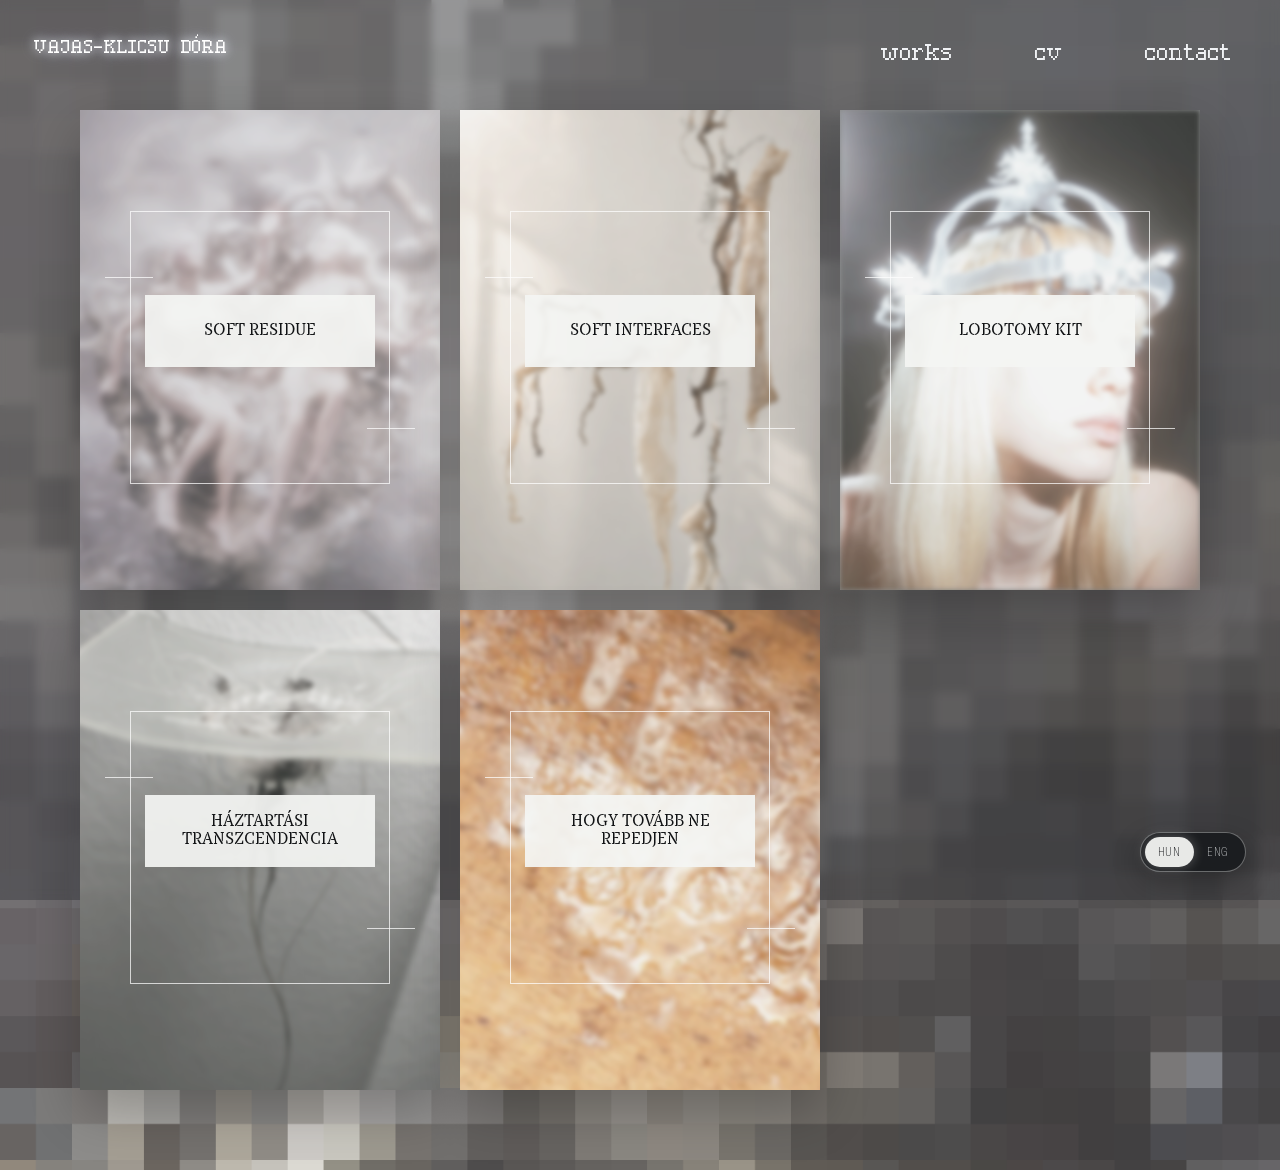
==== elso-oldal.html @ e9128c39 "Revert site background to pre-change softer archive atmosphere. Restore blurred pixel texture, gradi" ====
﻿<!DOCTYPE html>
<html lang="hu">
  <head>
    <meta charset="UTF-8" />
    <meta name="viewport" content="width=device-width, initial-scale=1.0" />
    <meta http-equiv="Cache-Control" content="no-cache, no-store, must-revalidate" />
    <meta http-equiv="Pragma" content="no-cache" />
    <meta http-equiv="Expires" content="0" />
    <title>VAJAS-KLICSU</title>
    <link rel="preconnect" href="https://fonts.googleapis.com" />
    <link rel="preconnect" href="https://fonts.gstatic.com" crossorigin />
    <link
      href="https://fonts.googleapis.com/css2?family=Cormorant+Garamond:wght@500;600;700&display=swap"
      rel="stylesheet"
    />
    <link rel="stylesheet" href="styles.css?v=bg-revert-1" />
  </head>
  <body class="site-lang-hu">
    <main class="overlay-content">
      <nav class="top-nav" aria-label="Fő menü">
        <a href="#works">works</a>
        <a href="#cv">cv</a>
        <a href="#contact">contact</a>
      </nav>

      <div class="lang-switch" role="group" aria-label="Nyelv">
        <button
          type="button"
          class="lang-switch__btn is-active"
          data-lang="hu"
          aria-pressed="true"
        >
          HUN
        </button>
        <button
          type="button"
          class="lang-switch__btn"
          data-lang="en"
          aria-pressed="false"
        >
          ENG
        </button>
      </div>

      <h1 class="name">
        <a href="#about">VAJAS-KLICSU DÓRA</a>
      </h1>

      <section class="about-section tab-section" id="about">
        <div class="about-projects" aria-label="Munkák">
          <a class="about-project-card" href="#soft-residue">
            <img
              class="about-project-image-soft"
              src="assets/optimized/display/assets-soft-resdiue-2-mud-castle-png-acd84774.jpg"
              alt=""
              loading="lazy"
              decoding="async"
            />
            <span class="work-frame" aria-hidden="true"></span>
            <span class="work-label">Soft Residue</span>
          </a>

          <a class="about-project-card" href="#experimental-works">
            <img
              src="assets/optimized/display/assets-scoby-experiment-ai-scoby-01-png-809a57a5.jpg"
              alt=""
              loading="lazy"
              decoding="async"
            />
            <span class="work-frame" aria-hidden="true"></span>
            <span class="work-label">Soft Interfaces</span>
          </a>

          <a class="about-project-card" href="#lobotomy-kit">
            <img
              class="about-project-image-lobotomy"
              src="assets/optimized/display/assets-lobotomy-kit-forgo-artsy-01-png-8128c3be.jpg"
              alt=""
              loading="lazy"
              decoding="async"
            />
            <span class="work-frame" aria-hidden="true"></span>
            <span class="work-label">Lobotomy Kit</span>
          </a>

          <a class="about-project-card" href="#hair-fur-project">
            <img
              src="assets/haztartasi-transzcendencia/display/11-szerk-drain.jpg"
              alt=""
              loading="lazy"
              decoding="async"
            />
            <span class="work-frame" aria-hidden="true"></span>
            <span class="work-label" lang="hu">Háztartási transzcendencia</span>
            <span class="work-label" lang="en">Domestic Transcendence</span>
          </a>

          <a class="about-project-card" href="#scoby-shell">
            <img
              src="assets/hogytovabb-ne-repedjen/display/vajas-htnr-00.jpg?v=htnr00b"
              alt=""
              loading="lazy"
              decoding="async"
            />
            <span class="work-frame" aria-hidden="true"></span>
            <span class="work-label" lang="hu">Hogy tovább ne repedjen</span>
            <span class="work-label" lang="en">Keep It From Splitting Further</span>
          </a>
        </div>
      </section>

      <section class="works-section tab-section" id="works">
        <div class="about-projects" aria-label="Munkák">
          <a class="about-project-card" href="#soft-residue">
            <img
              class="about-project-image-soft"
              src="assets/optimized/display/assets-soft-resdiue-2-mud-castle-png-acd84774.jpg"
              alt=""
              loading="lazy"
              decoding="async"
            />
            <span class="work-frame" aria-hidden="true"></span>
            <span class="work-label">Soft Residue</span>
          </a>

          <a class="about-project-card" href="#experimental-works">
            <img
              src="assets/optimized/display/assets-scoby-experiment-ai-scoby-01-png-809a57a5.jpg"
              alt=""
              loading="lazy"
              decoding="async"
            />
            <span class="work-frame" aria-hidden="true"></span>
            <span class="work-label">Soft Interfaces</span>
          </a>

          <a class="about-project-card" href="#lobotomy-kit">
            <img
              class="about-project-image-lobotomy"
              src="assets/optimized/display/assets-lobotomy-kit-forgo-artsy-01-png-8128c3be.jpg"
              alt=""
              loading="lazy"
              decoding="async"
            />
            <span class="work-frame" aria-hidden="true"></span>
            <span class="work-label">Lobotomy Kit</span>
          </a>

          <a class="about-project-card" href="#hair-fur-project">
            <img
              src="assets/haztartasi-transzcendencia/display/11-szerk-drain.jpg"
              alt=""
              loading="lazy"
              decoding="async"
            />
            <span class="work-frame" aria-hidden="true"></span>
            <span class="work-label" lang="hu">Háztartási transzcendencia</span>
            <span class="work-label" lang="en">Domestic Transcendence</span>
          </a>

          <a class="about-project-card" href="#scoby-shell">
            <img
              src="assets/hogytovabb-ne-repedjen/display/vajas-htnr-00.jpg?v=htnr00b"
              alt=""
              loading="lazy"
              decoding="async"
            />
            <span class="work-frame" aria-hidden="true"></span>
            <span class="work-label" lang="hu">Hogy tovább ne repedjen</span>
            <span class="work-label" lang="en">Keep It From Splitting Further</span>
          </a>
        </div>
      </section>

      <section class="experimental-section tab-section" id="experimental-works">
        <div class="experimental-work-list">
          <article class="experimental-project">
            <h2 class="experimental-title">Soft Interfaces</h2>

            <div
              class="experimental-copy"
              aria-label="Soft Interfaces projekt szöveg"
            >
              <p lang="hu">
                A projekt során a soft interface lehetőségeit egy élő anyagon,
                a kombucha SCOBY-n keresztül vizsgáltam. A SCOBY (Symbiotic
                Culture of Bacteria and Yeast) egy cellulózalapú biofilm,
                amely a fermentáció során jön létre. Bár szilárd, gumiszerű
                korongként jelenik meg, tömegének körülbelül 96%-át víz
                alkotja. A baktériumok által létrehozott cellulózhálózat nagy
                mennyiségű folyadékot képes megkötni, ezért az anyag inkább
                egy vízzel telített gélként viselkedik, mint hagyományos
                szilárd testként.
              </p>
              <p lang="en">
                In this project, I investigate the possibilities of soft
                interfaces through a living material: the kombucha SCOBY. The
                SCOBY (Symbiotic Culture of Bacteria and Yeast) is a
                cellulose-based biofilm formed during the fermentation
                process. Although it appears as a solid, rubber-like disc,
                approximately 96% of its mass consists of water. The cellulose
                network produced by the bacteria is capable of retaining large
                amounts of liquid, making the material behave more like a
                water-saturated gel than a conventional solid.
              </p>
              <p lang="hu">
                Ez az anyagi sajátosság alkalmassá teszi a SCOBY-t arra, hogy
                az élő test, a biológiai anyag és a technológiai interfészek
                határterületeit vizsgáljam. A SCOBY egyszerre idézi fel bőr,
                hús és organikus szövet asszociációit, ezért a munka a
                biohorror esztétikájához is kapcsolódik: olyan formák és
                anyagok jelennek meg benne, amelyek egyszerre ismerősek és
                idegenszerűek.
              </p>
              <p lang="en">
                These material properties make the SCOBY suitable for
                exploring the boundaries between the living body, biological
                matter, and technological interfaces. The SCOBY evokes
                associations with skin, flesh, and organic tissue, linking the
                work to the aesthetics of biohorror: forms and materials that
                appear both familiar and alien at the same time.
              </p>
              <p lang="hu">
                Ebben az értelemben a SCOBY egyfajta poszthumán
                testmetaforaként jelenik meg: egy élő, növekvő struktúraként,
                amely reagál a környezetére, ugyanakkor nem illeszthető
                egyértelműen sem az emberi, sem az állati test kategóriájába.
              </p>
              <p lang="en">
                In this sense, the SCOBY functions as a posthuman body
                metaphor - a living, growing structure that responds to its
                environment, yet cannot be clearly categorized as either human
                or animal.
              </p>
              <p lang="hu">
                A projekt során három különböző kísérleti variációt hoztam
                létre.
              </p>
              <p lang="en">
                The project consists of three experimental variations.
              </p>
            </div>

            <div
              class="experimental-variations"
              aria-label="Soft Interfaces variációk"
            >
              <section class="experimental-variation">
                <div
                  class="experimental-variation-media"
                  aria-label="1. variáció képe"
                >
                  <img
                    class="experimental-variation-image lightbox-media"
                    src="assets/optimized/display/assets-scoby-experiment-ai-scoby-04-png-ce222c83.jpg"
                    alt="Soft Interfaces 1. variáció"
                    loading="lazy"
                    data-lightbox-index="0"
                    data-lightbox-group="scoby-experiment"
                    data-media-type="image"
                    data-media-src="assets/optimized/full/assets-scoby-experiment-ai-scoby-04-png-ce222c83.jpg"
                    data-media-alt="Soft Interfaces 1. variáció"
                    role="button"
                    tabindex="0"
                    decoding="async"
                  />
                </div>
                <div class="experimental-variation-text">
                  <h3 lang="hu">1. variáció</h3>
                  <h3 lang="en">Variation 1</h3>
                  <p lang="hu">
                      Az első kísérletben a telepből kivett friss SCOBY-darabot
                      közvetlenül egy vezető szálhoz kapcsoltam, majd két
                      húskampóval átszúrva függesztettem fel.
                    </p>
                    <p lang="en">
                      In the first experiment, a freshly removed piece of SCOBY was
                      directly connected to a conductive thread and suspended using
                      two meat hooks.
                    </p>
                    <p lang="hu">
                      A SCOBY textúrája erősen emlékeztet húsra vagy élő szövetre,
                      ezért a munkafolyamat során egyfajta „pre-testi” anyagként
                      kezdtem kezelni: olyan felületként, amelyből vágni lehet. A
                      vágás gesztusa ambivalens helyzetet hoz létre. A beavatkozás
                      brutálisnak hat, miközben az élő telep számára nem jelent
                      fájdalmat, a hozzá kapcsolt hangok azonban mégis egyfajta
                      szenvedés érzetét idézik elő.
                    </p>
                    <p lang="en">
                      The texture of the SCOBY strongly resembles flesh or living
                      tissue, which led me to approach it as a kind of
                      "pre-bodily" material - a surface that can be cut into. The
                      act of cutting creates an ambivalent situation. The
                      intervention appears violent, while for the living colony it
                      does not cause pain; however, the sounds generated through
                      interaction suggest a sense of suffering.
                    </p>
                </div>
              </section>

              <section class="experimental-variation">
                <div
                  class="experimental-variation-media"
                  aria-label="2. variáció képe"
                >
                  <img
                    class="experimental-variation-image lightbox-media"
                    src="assets/optimized/display/assets-scoby-experiment-ai-scoby-03-png-836bf7e2.jpg"
                    alt="Soft Interfaces 2. variáció"
                    loading="lazy"
                    data-lightbox-index="1"
                    data-lightbox-group="scoby-experiment"
                    data-media-type="image"
                    data-media-src="assets/optimized/full/assets-scoby-experiment-ai-scoby-03-png-836bf7e2.jpg"
                    data-media-alt="Soft Interfaces 2. variáció"
                    role="button"
                    tabindex="0"
                    decoding="async"
                  />
                </div>
                <div class="experimental-variation-text">
                  <h3 lang="hu">2. variáció</h3>
                  <h3 lang="en">Variation 2</h3>
                  <p lang="hu">
                      A második kísérletben a SCOBY-t kiszárítottam, majd felvágva
                      vezető fonallal összevarrtam. A kiszáradt anyag bőrszerű
                      textúrát vesz fel, amely még erősebben kapcsolja a munkát a
                      test és a bőr motívumához.
                    </p>
                    <p lang="en">
                      In the second experiment, the SCOBY was dried, cut, and
                      stitched together using conductive thread. Once dried, the
                      material takes on a skin-like texture, further reinforcing its
                      connection to the body and the motif of skin.
                    </p>
                    <p lang="hu">
                      A SCOBY különleges tulajdonsága, hogy kiszáradás után vízzel
                      újraaktiválható. Permetezés hatására ismét rugalmasabbá
                      válik, így könnyebben varrható és formálható. A kísérletezés
                      során a nedves és száraz állapot közötti átmeneti állapot vált
                      kulcsfontosságúvá.
                    </p>
                    <p lang="en">
                      A unique property of the SCOBY is that it can be reactivated
                      with water after drying. When sprayed, it regains flexibility,
                      making it easier to sew and manipulate. The transitional state
                      between dry and wet became a key moment in the experimentation
                      process.
                    </p>
                    <p lang="hu">
                      A varrás gesztusa testrekonstrukcióra, sebészeti beavatkozásra
                      vagy egyfajta szörny-szerű újrakomponálásra emlékeztet.
                    </p>
                    <p lang="en">
                      The act of stitching evokes associations with bodily
                      reconstruction, surgical intervention, or the assembly of a
                      monstrous form.
                    </p>
                </div>
              </section>

              <section class="experimental-variation">
                <div
                  class="experimental-variation-media"
                  aria-label="3. variáció képe"
                >
                  <img
                    class="experimental-variation-image lightbox-media"
                    src="assets/optimized/display/assets-scoby-experiment-ai-scoby-01-png-809a57a5.jpg"
                    alt="Soft Interfaces 3. variáció, első kép"
                    loading="lazy"
                    data-lightbox-index="2"
                    data-lightbox-group="scoby-experiment"
                    data-media-type="image"
                    data-media-src="assets/optimized/full/assets-scoby-experiment-ai-scoby-01-png-809a57a5.jpg"
                    data-media-alt="Soft Interfaces 3. variáció, első kép"
                    role="button"
                    tabindex="0"
                    decoding="async"
                  />
                </div>
                <div class="experimental-variation-text">
                  <h3 lang="hu">3. variáció</h3>
                  <h3 lang="en">Variation 3</h3>
                  <p lang="hu">
                      A harmadik kísérletben a SCOBY-telepből leváló, cafatszerű
                      darabokat használtam fel, amelyeket eredetileg hulladéknak
                      tekintettem. Ezekből egy szoborszerű, szélcsengőre emlékeztető
                      struktúrát állítottam össze.
                    </p>
                    <p lang="en">
                      In the third experiment, I used the fragmented, residual pieces
                      that naturally detach from the SCOBY colony - materials
                      initially considered waste. These were assembled into a
                      sculptural structure resembling a wind chime.
                    </p>
                    <p lang="hu">
                      A fémhuzalból készült vázra rögzített SCOBY-darabok érintés
                      hatására hangot adnak ki. A hang jelenléte tovább erősíti a
                      munka kísérteties és nyugtalanító minőségét.
                    </p>
                    <p lang="en">
                      The SCOBY fragments, attached to a metal wire framework,
                      generate sound when touched. The presence of sound further
                      amplifies the uncanny and unsettling quality of the work.
                    </p>
                    <p lang="hu">
                      Friss állapotukban ezek a darabok bőrre emlékeztetnek,
                      kiszáradva pedig egy személyes emléket idéznek fel: a
                      gyerekkorból megőrzött, kiszáradt köldökzsinórt. Ez az
                      asszociáció az eredet, a születés és a testiség témáihoz
                      kapcsolja a munkát.
                    </p>
                    <p lang="en">
                      In their fresh state, these fragments resemble skin, while in
                      their dried form they evoke a personal memory: the dried
                      umbilical cord preserved from childhood. This association
                      connects the work to themes of origin, birth, and corporeality.
                    </p>
                </div>
              </section>
            </div>
          </article>
        </div>
      </section>

      <section class="three-d-section tab-section" id="three-d-works">
        <div class="three-d-work-list project-index">
          <article class="three-d-project">
            <a class="category-work-link" href="#soft-residue">
              <span class="category-work-thumb">
                <img
                  src="assets/optimized/display/assets-soft-resdiue-2-mud-castle-png-acd84774.jpg"
                  alt=""
                  loading="lazy"
                  decoding="async"
                  />
              </span>
              <h2 class="three-d-title category-work-title">Soft Residue</h2>
            </a>
          </article>
        </div>
      </section>

      <section class="three-d-section tab-section" id="soft-residue">
        <div class="three-d-work-list">
          <article class="three-d-project">
            <div class="soft-residue-hero">
              <h2 class="three-d-title soft-residue-title">Soft Residue</h2>

              <img
                class="three-d-hero lightbox-media"
                src="assets/optimized/display/assets-soft-resdiue-soft-residue-triptichon-masolat-jpg-3d15a399.jpg"
                alt="Soft Residue Triptichon"
                data-lightbox-index="0"
                data-lightbox-group="soft-residue"
                data-media-type="image"
                data-media-src="assets/optimized/full/assets-soft-resdiue-soft-residue-triptichon-masolat-jpg-3d15a399.jpg"
                data-media-alt="Soft Residue Triptichon"
                role="button"
                tabindex="0"
                loading="lazy"
                decoding="async"
              />

              <p class="soft-residue-meta" lang="hu">Lentikuláris nyomat, 2025</p>
              <p class="soft-residue-meta" lang="en">Lenticular print, 2025</p>
            </div>

            <div class="soft-residue-copy" aria-label="Soft Residue project text">
              <div lang="hu">
                <p>
                  A projekt egy triptichonként épül fel, három egymással
                  összefüggő munkából: Vanished, Mud Castles és Doe Deer.
                </p>
                <p>
                  A sorozat egy 3D kompozícióból indul ki, amely a vizuális
                  kiindulópontként szolgál. Egy átalakulási folyamat során a kép
                  különböző észlelési állapotokon keresztül formálódik, végül
                  lentikuláris nyomatként ölti fel végső formáját.
                </p>
                <p>
                  A lentikuláris technológia alkalmazásával a mű egy olyan
                  változó vizuális állapotot hoz létre, amely a néző mozgásától
                  függ. A kép megjelenik, feloldódik és újrarendeződik a
                  perspektíva változásával, a jelenlét és eltűnés közötti
                  feszültséget hangsúlyozva.
                </p>
                <p>
                  A három munka ennek a rendszernek különböző variációiként
                  működik, mindegyik az átalakulás egy-egy fázisát vizsgálja.
                </p>
              </div>

              <div lang="en">
                <p>
                  The project is structured as a triptych, consisting of three
                  interconnected works: Vanished, Mud Castles, and Doe Deer.
                </p>
                <p>
                  The series originates from a 3D composition, which serves as
                  the initial visual source. Through a process of transformation,
                  the image is translated into different perceptual states,
                  ultimately reaching its final form as a lenticular print.
                </p>
                <p>
                  By using lenticular technology, the work introduces a shifting
                  visual condition where the image is unstable and dependent on
                  the viewer's movement. It appears, dissolves, and reconfigures
                  across perspectives, emphasizing the tension between presence
                  and disappearance.
                </p>
                <p>
                  The three pieces function as variations within this system,
                  each exploring a different stage of transformation.
                </p>
              </div>
            </div>

            <div class="soft-residue-grid" aria-label="Soft Residue images">
              <figure>
                <figcaption>Vanished</figcaption>
                <img
                  class="lightbox-media"
                  src="assets/Soft Resdiue/1-Vanished.png"
                  alt="Vanished"
                  loading="lazy"
                  data-lightbox-index="1"
                  data-lightbox-group="soft-residue"
                  data-media-type="image"
                  data-media-src="assets/Soft Resdiue/1-Vanished.png"
                  data-media-alt="Vanished"
                  role="button"
                  tabindex="0"
                    decoding="async"
                  />
              </figure>
              <figure>
                <figcaption>Mud Castle</figcaption>
                <img
                  class="lightbox-media"
                  src="assets/optimized/display/assets-soft-resdiue-2-mud-castle-png-acd84774.jpg"
                  alt="Mud Castle"
                  loading="lazy"
                  data-lightbox-index="2"
                  data-lightbox-group="soft-residue"
                  data-media-type="image"
                  data-media-src="assets/optimized/full/assets-soft-resdiue-2-mud-castle-png-acd84774.jpg"
                  data-media-alt="Mud Castle"
                  role="button"
                  tabindex="0"
                    decoding="async"
                  />
              </figure>
              <figure>
                <figcaption>Doe Deer</figcaption>
                <img
                  class="lightbox-media"
                  src="assets/optimized/display/assets-soft-resdiue-3-doe-deer-png-2684d643.jpg"
                  alt="Doe Deer"
                  loading="lazy"
                  data-lightbox-index="3"
                  data-lightbox-group="soft-residue"
                  data-media-type="image"
                  data-media-src="assets/optimized/full/assets-soft-resdiue-3-doe-deer-png-2684d643.jpg"
                  data-media-alt="Doe Deer"
                  role="button"
                  tabindex="0"
                    decoding="async"
                  />
              </figure>
              <figure>
                <img
                  class="lightbox-media"
                  src="assets/optimized/display/assets-soft-resdiue-1a-vanished-png-75a5a4c6.jpg"
                  alt="Vanished A"
                  loading="lazy"
                  data-lightbox-index="4"
                  data-lightbox-group="soft-residue"
                  data-media-type="image"
                  data-media-src="assets/optimized/full/assets-soft-resdiue-1a-vanished-png-75a5a4c6.jpg"
                  data-media-alt="Vanished A"
                  role="button"
                  tabindex="0"
                    decoding="async"
                  />
              </figure>
              <figure>
                <img
                  class="lightbox-media"
                  src="assets/optimized/display/assets-soft-resdiue-2a-mud-castle-png-3430fecb.png"
                  alt="Mud Castle A"
                  loading="lazy"
                  data-lightbox-index="5"
                  data-lightbox-group="soft-residue"
                  data-media-type="image"
                  data-media-src="assets/optimized/full/assets-soft-resdiue-2a-mud-castle-png-3430fecb.png"
                  data-media-alt="Mud Castle A"
                  role="button"
                  tabindex="0"
                    decoding="async"
                  />
              </figure>
              <figure>
                <img
                  class="lightbox-media"
                  src="assets/optimized/display/assets-soft-resdiue-3a-doe-deer-png-ebc8bf18.jpg"
                  alt="Doe Deer A"
                  loading="lazy"
                  data-lightbox-index="6"
                  data-lightbox-group="soft-residue"
                  data-media-type="image"
                  data-media-src="assets/optimized/full/assets-soft-resdiue-3a-doe-deer-png-ebc8bf18.jpg"
                  data-media-alt="Doe Deer A"
                  role="button"
                  tabindex="0"
                    decoding="async"
                  />
              </figure>
              <figure>
                <img
                  class="lightbox-media"
                  src="assets/optimized/display/assets-soft-resdiue-1b-vanished-png-6f070231.jpg"
                  alt="Vanished B"
                  loading="lazy"
                  data-lightbox-index="7"
                  data-lightbox-group="soft-residue"
                  data-media-type="image"
                  data-media-src="assets/optimized/full/assets-soft-resdiue-1b-vanished-png-6f070231.jpg"
                  data-media-alt="Vanished B"
                  role="button"
                  tabindex="0"
                    decoding="async"
                  />
              </figure>
              <figure>
                <img
                  class="lightbox-media"
                  src="assets/optimized/display/assets-soft-resdiue-2b-mud-castle-png-982ce973.jpg"
                  alt="Mud Castle B"
                  loading="lazy"
                  data-lightbox-index="8"
                  data-lightbox-group="soft-residue"
                  data-media-type="image"
                  data-media-src="assets/optimized/full/assets-soft-resdiue-2b-mud-castle-png-982ce973.jpg"
                  data-media-alt="Mud Castle B"
                  role="button"
                  tabindex="0"
                    decoding="async"
                  />
              </figure>
              <figure>
                <img
                  class="lightbox-media"
                  src="assets/optimized/display/assets-soft-resdiue-3b-doe-deer-png-8578a2fc.jpg"
                  alt="Doe Deer B"
                  loading="lazy"
                  data-lightbox-index="9"
                  data-lightbox-group="soft-residue"
                  data-media-type="image"
                  data-media-src="assets/optimized/full/assets-soft-resdiue-3b-doe-deer-png-8578a2fc.jpg"
                  data-media-alt="Doe Deer B"
                  role="button"
                  tabindex="0"
                    decoding="async"
                  />
              </figure>
            </div>
          </article>
        </div>
      </section>

      <section class="objects-section tab-section" id="objects">
        <div class="object-work-list project-index">
          <article class="object-work object-project">
            <a class="category-work-link" href="#lobotomy-kit">
              <span class="category-work-thumb">
                <img
                  src="assets/optimized/display/assets-lobotomy-kit-forgo-artsy-01-png-8128c3be.jpg"
                  alt=""
                  loading="lazy"
                  decoding="async"
                  />
              </span>
              <h2 class="object-title category-work-title">Lobotomy Kit</h2>
            </a>
          </article>

          <article class="object-work object-project">
            <a class="category-work-link" href="#hair-fur-project">
              <span class="category-work-thumb">
                <img
                  src="assets/haztartasi-transzcendencia/display/fejlec-000.jpg"
                  alt=""
                  loading="lazy"
                  decoding="async"
                />
              </span>
              <h2 class="object-title category-work-title" lang="hu">Háztartási transzcendencia</h2>
              <h2 class="object-title category-work-title" lang="en">Domestic Transcendence</h2>
            </a>
          </article>

          <article class="object-work object-project">
            <a class="category-work-link" href="#scoby-shell">
              <span class="category-work-thumb">
                <img
                  src="assets/hogytovabb-ne-repedjen/display/vajas-htnr-00.jpg?v=htnr00b"
                  alt=""
                  loading="lazy"
                  decoding="async"
                />
              </span>
              <h2 class="object-title category-work-title" lang="hu">Hogy tovább ne repedjen</h2>
              <h2 class="object-title category-work-title" lang="en">Keep It From Splitting Further</h2>
            </a>
          </article>
        </div>
      </section>

      <section class="objects-section tab-section" id="lobotomy-kit">
        <div class="object-work-list">
          <article class="object-work object-project">
            <h2 class="object-title">Lobotomy Kit</h2>

            <img
              class="object-project-hero lightbox-media"
              src="assets/optimized/display/assets-lobotomy-kit-lobotomykit-lec000-png-68bf588e.jpg"
              alt="Lobotomy Kit"
              data-lightbox-index="0"
              data-media-type="image"
              data-media-src="assets/optimized/full/assets-lobotomy-kit-lobotomykit-lec000-png-68bf588e.jpg"
              data-media-alt="Lobotomy Kit"
              role="button"
              tabindex="0"
                    loading="lazy"
                    decoding="async"
                    />

            <div class="object-project-copy">
              <div lang="hu">
                <p>
                  Projektem kiindulópontja a mentálhigiéné egyik
                  legellentmondásosabb történelmi példája, a lobotómia. E
                  módszer gyors és hatékony gyógyulást ígért, miközben súlyos,
                  visszafordíthatatlan következményekkel járt.
                </p>
                <p>
                  A Médiaarcheológia kurzus keretében az általam felvetett
                  koncepció mentén egy spekulatív Lobotomy Kit megtervezésével
                  foglalkoztam.
                </p>
                <p>
                  A tervezés során egy olyan, már meghaladott technológiai
                  pillanathoz térek vissza, amikor a "gyógyulás" fogalma az
                  engedelmességgel, a szedáltsággal és az identitás
                  átalakulásával vált egyenértékűvé. Egy olyan beavatkozás vált
                  elfogadottá, amely a normalitás ígéretén keresztül a pszichés
                  működést közvetlenül korrigálható problémaként kezelte.
                </p>
                <p>
                  A tárgy egy lehetséges alternatív jelen forgatókönyvét vázolja
                  fel. Ebben a világban a pszichológia és a pszichiátria az
                  egyszerű és közvetlen beavatkozás szintjén rekedt, miközben
                  minden más technológiai és társadalmi terület tovább
                  fejlődött. A hosszú, összetett és költséges gyógyulási
                  folyamatok helyett az azonnali eredményt ígérő beavatkozások
                  válnak meghatározóvá, a kezelés pedig felhasználóbarát módon,
                  otthoni környezetben is elvégezhetővé válik.
                </p>
                <p>
                  A tárgy formája és vizuális megjelenése abból a logikából
                  építkezik, ahogyan a lobotómiát a maga idejében propagálták.
                  Olyan megjelenést kapott, amely esztétikai kialakításán
                  keresztül tereli el a figyelmet a mögötte húzódó pusztító
                  következményekről. Ez az ellentmondás, az ígéret és a
                  pusztítás egymásba csúszása határozza meg a tárgy egészét.
                </p>
                <p class="object-meta">
                  2025, 3D nyomtatott prototípus<br />
                  filament, arduino, micro servo, csavarok, fémszálak
                </p>
              </div>

              <div lang="en">
                <p>
                  The starting point of my project is one of the most
                  controversial historical examples in mental health:
                  lobotomy. This method promised fast and effective recovery,
                  while causing severe and irreversible consequences.
                </p>
                <p>
                  Within the framework of the Media Archaeology course, I
                  developed a speculative Lobotomy Kit based on my conceptual
                  approach.
                </p>
                <p>
                  During the design process, I return to an already obsolete
                  technological moment, when the notion of "healing" became
                  synonymous with obedience, sedation, and the transformation
                  of identity. An intervention became accepted that, through
                  the promise of normality, treated psychological functioning
                  as a directly correctable problem.
                </p>
                <p>
                  The object outlines a possible alternative present. In this
                  scenario, psychology and psychiatry remain at the level of
                  simple and direct intervention, while all other technological
                  and social domains continue to advance. Instead of long,
                  complex, and costly healing processes, interventions
                  promising immediate results become dominant, and treatment
                  becomes accessible in a user-friendly way, even within a
                  domestic environment.
                </p>
                <p>
                  The form and visual appearance of the object are built upon
                  the logic through which lobotomy was historically promoted.
                  It adopts an aesthetic that, through its design, diverts
                  attention from the destructive consequences underlying it.
                  This contradiction - the merging of promise and destruction
                  - defines the object as a whole.
                </p>
                <p class="object-meta">
                  2025, 3D printed prototype<br />
                  filament, Arduino, micro servo, screws, metal wires
                </p>
              </div>
            </div>

            <div class="object-project-grid" aria-label="Lobotomy Kit images">
              <img
                class="lightbox-media"
                src="assets/optimized/display/assets-lobotomy-kit-forgo-artsy-01-png-8128c3be.jpg"
                alt="Lobotomy Kit artsy részlet 01"
                loading="lazy"
                data-lightbox-index="1"
                data-media-type="image"
                data-media-src="assets/optimized/full/assets-lobotomy-kit-forgo-artsy-01-png-8128c3be.jpg"
                data-media-alt="Lobotomy Kit artsy részlet 01"
                role="button"
                tabindex="0"
                    decoding="async"
                  />
              <img
                class="lightbox-media"
                src="assets/optimized/display/assets-lobotomy-kit-lobotomykit-02-png-0144956b.jpg"
                alt="Lobotomy Kit részlet 02"
                loading="lazy"
                data-lightbox-index="2"
                data-media-type="image"
                data-media-src="assets/optimized/full/assets-lobotomy-kit-lobotomykit-02-png-0144956b.jpg"
                data-media-alt="Lobotomy Kit részlet 02"
                role="button"
                tabindex="0"
                    decoding="async"
                  />
              <img
                class="lightbox-media"
                src="assets/optimized/display/assets-lobotomy-kit-lobotomykit-normal-04-masolat-png-56d2f01f.jpg"
                alt="Lobotomy Kit normal részlet 04"
                loading="lazy"
                data-lightbox-index="3"
                data-media-type="image"
                data-media-src="assets/optimized/full/assets-lobotomy-kit-lobotomykit-normal-04-masolat-png-56d2f01f.jpg"
                data-media-alt="Lobotomy Kit normal részlet 04"
                role="button"
                tabindex="0"
                    decoding="async"
                  />
              <img
                class="lightbox-media"
                src="assets/optimized/display/assets-lobotomy-kit-lobotomykit-03-masolat-png-b82ad52f.jpg"
                alt="Lobotomy Kit részlet 03"
                loading="lazy"
                data-lightbox-index="4"
                data-media-type="image"
                data-media-src="assets/optimized/full/assets-lobotomy-kit-lobotomykit-03-masolat-png-b82ad52f.jpg"
                data-media-alt="Lobotomy Kit részlet 03"
                role="button"
                tabindex="0"
                    decoding="async"
                  />
              <img
                class="lightbox-media"
                src="assets/optimized/display/assets-lobotomy-kit-lobotomykit-04-masolat-png-9c0a4eb5.jpg"
                alt="Lobotomy Kit részlet 04"
                loading="lazy"
                data-lightbox-index="5"
                data-media-type="image"
                data-media-src="assets/optimized/full/assets-lobotomy-kit-lobotomykit-04-masolat-png-9c0a4eb5.jpg"
                data-media-alt="Lobotomy Kit részlet 04"
                role="button"
                tabindex="0"
                    decoding="async"
                  />
              <img
                class="lightbox-media"
                src="assets/optimized/display/assets-lobotomy-kit-lobotomykit-05-masolat-png-e7146d7f.jpg"
                alt="Lobotomy Kit részlet 05"
                loading="lazy"
                data-lightbox-index="6"
                data-media-type="image"
                data-media-src="assets/optimized/full/assets-lobotomy-kit-lobotomykit-05-masolat-png-e7146d7f.jpg"
                data-media-alt="Lobotomy Kit részlet 05"
                role="button"
                tabindex="0"
                    decoding="async"
                  />
            </div>

            <img
              class="object-project-video lightbox-media"
              src="assets/optimized/display/assets-lobotomy-kit-lobotomykit-06-poster-2s-png-57845a29.jpg"
              alt="Lobotomy Kit video still"
              loading="lazy"
              data-lightbox-index="7"
              data-media-type="image"
              data-media-src="assets/optimized/full/assets-lobotomy-kit-lobotomykit-06-poster-2s-png-57845a29.jpg"
              data-media-alt="Lobotomy Kit video still"
              role="button"
              tabindex="0"
              decoding="async"
            />
          </article>
        </div>
      </section>

      <section class="objects-section tab-section" id="hair-fur-project">
        <div class="object-work-list">
          <article class="object-work object-project">
            <h2 class="object-title" lang="hu">Háztartási transzcendencia</h2>
            <h2 class="object-title" lang="en">Domestic Transcendence</h2>

            <img
              class="object-project-hero lightbox-media"
              src="assets/haztartasi-transzcendencia/display/fejlec-000.jpg"
              alt="Háztartási transzcendencia"
              data-lightbox-index="0"
              data-lightbox-group="hair-fur-project"
              data-media-type="image"
              data-media-src="assets/haztartasi-transzcendencia/full/11-szerk-drain.jpg"
              data-media-alt="Háztartási transzcendencia"
              role="button"
              tabindex="0"
              loading="lazy"
              decoding="async"
            />

            <div class="object-project-copy">
              <div lang="hu">
                <p>
                  A projekt kiindulópontja az ember és kutya közötti együttélés
                  során kialakuló, nehezen megfogható kapcsolat. Egy olyan viszony,
                  amely a mindennapok számtalan apró gesztusában és rutinjában van
                  jelen, mégis nehezen írható körül szavakkal. A munka ezt a
                  kapcsolódást egy egyszerű hétköznapi jelenségen keresztül
                  vizsgálja: az emberi haj és a kutyaszőr folyamatos keveredésén
                  keresztül.
                </p>
                <p>
                  Az emberi haj és a kutyaszőr folyamatosan leválik a testről,
                  keveredik a lakás tereiben, majd a padlón, a bútorokon, a
                  textíliákon és a lefolyóban gyűlik össze. Ezek az anyagok az
                  együttélés állandó, gyakran zavaró és eltávolítandó nyomai.
                </p>
                <p>
                  A projekt három munkából áll. Az első egy videó, amely a
                  fürdőkád lefolyójában örvénylő víz mozgását rögzíti. A vízben
                  emberi haj és kutyaszőr keveredik, majd a lefolyó irányába
                  sodródik. A második munka a fürdőkád lefolyójának átlátszó,
                  resinből készült, 3D nyomtatott másolata, amelyen hajszálak és
                  kutyaszőr akad fenn. A tárgy a lefolyóban összegyűlő anyagokat
                  őrzi meg. A harmadik munka egy átlátszó tartály, amelyben emberi
                  haj és kutyaszőr található. A tartály két oldalán és az alján
                  elhelyezett ventilátorok légáramlást hoznak létre, amely a
                  szálakat folyamatos mozgásban tartja. A ventilátorokat
                  mozgásérzékelők aktiválják, így a néző jelenléte közvetlenül
                  befolyásolja az installáció működését.
                </p>
                <p>
                  A projekt a hajat és a szőrt az együttélés fizikai
                  lenyomataiként vizsgálja. Ezek az anyagok folyamatosan
                  újratermelődnek a közös élettérben, összegyűlnek, majd
                  eltávolításra kerülnek. Jelenlétük az együttélés mindennapi
                  ritmusának részét képezi.
                </p>
                <p class="object-meta">
                  3D resin, nyomtatott filament, üveg, emberi haj, kutyaszőr, PC
                  ventilátorok, mozgásérzékelők, 2026
                </p>
              </div>

              <div lang="en">
                <p>
                  The project is rooted in the elusive relationship that develops
                  through cohabitation between a human and a dog. It is a bond that
                  is present in countless everyday gestures and routines, yet remains
                  difficult to fully articulate in words. The work approaches this
                  relationship through a simple and ordinary phenomenon: the
                  continuous mixing of human hair and dog fur.
                </p>
                <p>
                  Human hair and dog fur constantly detach from the body, circulate
                  throughout the home, and accumulate on floors, furniture, textiles,
                  and in drains. These materials are persistent traces of
                  cohabitation, often regarded as unwanted and regularly removed.
                </p>
                <p>
                  The project consists of three works. The first is a video
                  documenting the movement of swirling water inside a bathtub drain.
                  Human hair and dog fur mix together in the current and are carried
                  toward the drain. The second work is a transparent, resin
                  3D-printed replica of a bathtub drain, on which strands of human
                  hair and dog fur become trapped. The object preserves materials
                  that would normally accumulate inside a drain. The third work is
                  an installation consisting of a transparent container containing
                  human hair and dog fur. Fans positioned on both sides and beneath
                  the container generate air currents that keep the strands in
                  constant motion. The fans are activated by motion sensors, allowing
                  the viewer's presence to directly influence the behavior of the
                  installation.
                </p>
                <p>
                  The project examines hair and fur as physical traces of
                  cohabitation. These materials continuously reappear within a shared
                  living space, accumulate, and are subsequently removed. Their
                  presence forms part of the everyday rhythm of living together.
                </p>
                <p class="object-meta">
                  3D-printed resin, filament, glass, human hair, dog fur, PC fans,
                  motion sensors, 2026
                </p>
              </div>
            </div>

            <div
              class="object-project-grid"
              aria-label="Háztartási transzcendencia lefolyó munkák"
            >
              <img
                class="lightbox-media"
                src="assets/haztartasi-transzcendencia/display/dt-01.jpg"
                alt="Háztartási transzcendencia DT 01"
                loading="lazy"
                data-lightbox-index="1"
                data-lightbox-group="hair-fur-project"
                data-media-type="image"
                data-media-src="assets/haztartasi-transzcendencia/full/dt-01.jpg"
                data-media-alt="Háztartási transzcendencia DT 01"
                role="button"
                tabindex="0"
                decoding="async"
              />
              <img
                class="lightbox-media"
                src="assets/haztartasi-transzcendencia/display/dt-02.jpg"
                alt="Háztartási transzcendencia DT 02"
                loading="lazy"
                data-lightbox-index="2"
                data-lightbox-group="hair-fur-project"
                data-media-type="image"
                data-media-src="assets/haztartasi-transzcendencia/full/dt-02.jpg"
                data-media-alt="Háztartási transzcendencia DT 02"
                role="button"
                tabindex="0"
                decoding="async"
              />
              <img
                class="lightbox-media"
                src="assets/haztartasi-transzcendencia/display/dt-03.jpg"
                alt="Háztartási transzcendencia DT 03"
                loading="lazy"
                data-lightbox-index="3"
                data-lightbox-group="hair-fur-project"
                data-media-type="image"
                data-media-src="assets/haztartasi-transzcendencia/full/dt-03.jpg"
                data-media-alt="Háztartási transzcendencia DT 03"
                role="button"
                tabindex="0"
                decoding="async"
              />
            </div>

            <div
              class="object-project-grid"
              aria-label="Háztartási transzcendencia légkeringető munkák"
            >
              <div class="object-project-video-cell">
                <video
                  class="object-project-inline-video protected-media"
                  poster="assets/haztartasi-transzcendencia/display/ht-01.jpg"
                  data-src-low="assets/haztartasi-transzcendencia/video/ht-01-low.mp4"
                  data-src-medium="assets/haztartasi-transzcendencia/video/ht-01-medium.mp4"
                  data-src-high="assets/haztartasi-transzcendencia/video/ht-01-high.mp4"
                  data-video-id="ht-01"
                  loop
                  playsinline
                  preload="none"
                  aria-label="Háztartási transzcendencia HT 01 video"
                  role="button"
                  tabindex="0"
                ></video>
                <div class="video-quality" role="group" aria-label="Videó minőség">
                  <button type="button" class="video-quality__btn" data-quality="low">
                    <span lang="hu">Alacsony</span><span lang="en">Low</span>
                  </button>
                  <button type="button" class="video-quality__btn" data-quality="medium">
                    <span lang="hu">Közepes</span><span lang="en">Medium</span>
                  </button>
                  <button type="button" class="video-quality__btn" data-quality="high">
                    <span lang="hu">Magas</span><span lang="en">High</span>
                  </button>
                </div>
              </div>
              <img
                class="lightbox-media protected-media"
                src="assets/haztartasi-transzcendencia/display/ht-02.jpg?v=ht02b"
                alt="Háztartási transzcendencia HT 02"
                loading="lazy"
                data-lightbox-index="4"
                data-lightbox-group="hair-fur-project"
                data-media-type="image"
                data-media-src="assets/haztartasi-transzcendencia/full/ht-02.jpg?v=ht02b"
                data-media-alt="Háztartási transzcendencia HT 02"
                role="button"
                tabindex="0"
                decoding="async"
                draggable="false"
              />
              <div class="object-project-video-cell">
                <video
                  class="object-project-inline-video protected-media"
                  poster="assets/haztartasi-transzcendencia/display/ht-03.jpg"
                  data-src-low="assets/haztartasi-transzcendencia/video/ht-03-low.mp4"
                  data-src-medium="assets/haztartasi-transzcendencia/video/ht-03-medium.mp4"
                  data-src-high="assets/haztartasi-transzcendencia/video/ht-03-high.mp4"
                  data-video-id="ht-03"
                  loop
                  playsinline
                  preload="none"
                  aria-label="Háztartási transzcendencia HT 03 video"
                  role="button"
                  tabindex="0"
                ></video>
                <div class="video-quality" role="group" aria-label="Videó minőség">
                  <button type="button" class="video-quality__btn" data-quality="low">
                    <span lang="hu">Alacsony</span><span lang="en">Low</span>
                  </button>
                  <button type="button" class="video-quality__btn" data-quality="medium">
                    <span lang="hu">Közepes</span><span lang="en">Medium</span>
                  </button>
                  <button type="button" class="video-quality__btn" data-quality="high">
                    <span lang="hu">Magas</span><span lang="en">High</span>
                  </button>
                </div>
              </div>
            </div>
          </article>
        </div>
      </section>

      <section class="objects-section tab-section" id="scoby-shell">
        <div class="object-work-list">
          <article class="object-work object-project">
            <h2 class="object-title" lang="hu">Hogy tovább ne repedjen</h2>
            <h2 class="object-title" lang="en">Keep It From Splitting Further</h2>

            <img
              class="object-project-hero lightbox-media"
              src="assets/hogytovabb-ne-repedjen/display/vajas-htnr-00.jpg?v=htnr00b"
              alt="Hogy tovább ne repedjen"
              data-lightbox-index="0"
              data-lightbox-group="scoby-shell"
              data-media-type="image"
              data-media-src="assets/hogytovabb-ne-repedjen/full/vajas-htnr-00.jpg?v=htnr00b"
              data-media-alt="Hogy tovább ne repedjen"
              role="button"
              tabindex="0"
              loading="lazy"
              decoding="async"
            />

            <div class="object-project-copy">
              <div lang="hu">
                <p>
                  Az installáció a tradicionális vidéki állattartás és húsfeldolgozás
                  eltűnő tárgyi kultúráját vizsgálja.
                </p>
                <p>
                  Központi eleme egy fa teknő, amely a paraszti háztartások mindennapi
                  használati tárgyaként az élelmiszer-előkészítés, a munka és a
                  közösségi élet része volt.
                </p>
                <p>
                  A munka a disznóvágás gyakorlatán keresztül a húsfogyasztás és az
                  állattal való kapcsolat változásaira reflektál.
                </p>
                <p>
                  Míg korábban az állat felnevelése, levágása és teljes feldolgozása
                  egyetlen rendszer részeként működött, a mai húsfogyasztás többnyire
                  elszakad az állat fizikai valóságától.
                </p>
                <p>
                  A használaton kívüli teknő kiszárad és megreped. Állapotát korábban
                  a zsír és a folyamatos használat tartotta fenn.
                </p>
                <p>
                  Az installációban a tárgy lassú zsírcsepegtetésen keresztül kapja
                  vissza ezt a kapcsolatot.
                </p>
                <p>
                  A folyamat része egy kiszárított scoby, amely víz és sertészsír
                  hatására újra aktiválódik. A membránszerű anyag magába szívja a
                  nedvességet, miközben a zsír lecsepeg a gombán és fokozatosan
                  bevonja a fa felületét.
                </p>
                <p>
                  A munka a gondoskodás, a használat és az anyagi emlékezet kapcsolatát
                  vizsgálja egy eltűnő vidéki életforma tárgyi maradványain keresztül.
                </p>
              </div>

              <div lang="en">
                <p>
                  This installation examines the disappearing material culture of
                  traditional rural animal husbandry and meat processing.
                </p>
                <p>
                  Its central element is a wooden trough, a common household object in
                  peasant life that once played a role in food preparation, manual
                  labor, and communal practices.
                </p>
                <p>
                  Through the practice of pig slaughtering, the work reflects on
                  changing relationships between meat consumption and the animal itself.
                </p>
                <p>
                  Whereas raising, slaughtering, and processing an animal once formed
                  part of an interconnected system, contemporary meat consumption is
                  often detached from the physical reality of the animal.
                </p>
                <p>
                  When left unused, the wooden trough dries out and begins to crack.
                  In the past, its condition was maintained through constant use and
                  contact with animal fat.
                </p>
                <p>
                  Within the installation, the object is reconnected to this history
                  through the slow dripping of lard onto its surface.
                </p>
                <p>
                  The process also incorporates a dried scoby, which is reactivated
                  through water and pork fat. The membrane-like material absorbs
                  moisture while the fat gradually drips through it, slowly coating
                  the wood below.
                </p>
                <p>
                  Through this interaction, the work explores the relationship between
                  care, use, and material memory, tracing the remnants of a
                  disappearing rural way of life through the continued maintenance of
                  its surviving objects.
                </p>
              </div>
            </div>

            <div
              class="object-project-grid object-project-grid--pair"
              aria-label="Hogy tovább ne repedjen képek"
            >
              <img
                class="lightbox-media"
                src="assets/hogytovabb-ne-repedjen/display/vajas-htnr-01.jpg"
                alt="Hogy tovább ne repedjen 1"
                loading="lazy"
                data-lightbox-index="1"
                data-lightbox-group="scoby-shell"
                data-media-type="image"
                data-media-src="assets/hogytovabb-ne-repedjen/full/vajas-htnr-01.jpg"
                data-media-alt="Hogy tovább ne repedjen 1"
                role="button"
                tabindex="0"
                decoding="async"
              />
              <img
                class="lightbox-media"
                src="assets/hogytovabb-ne-repedjen/display/vajas-htnr-02.jpg"
                alt="Hogy tovább ne repedjen 2"
                loading="lazy"
                data-lightbox-index="2"
                data-lightbox-group="scoby-shell"
                data-media-type="image"
                data-media-src="assets/hogytovabb-ne-repedjen/full/vajas-htnr-02.jpg"
                data-media-alt="Hogy tovább ne repedjen 2"
                role="button"
                tabindex="0"
                decoding="async"
              />
              <img
                class="lightbox-media"
                src="assets/hogytovabb-ne-repedjen/display/vajas-htnr-03.jpg"
                alt="Hogy tovább ne repedjen 3"
                loading="lazy"
                data-lightbox-index="3"
                data-lightbox-group="scoby-shell"
                data-media-type="image"
                data-media-src="assets/hogytovabb-ne-repedjen/full/vajas-htnr-03.jpg"
                data-media-alt="Hogy tovább ne repedjen 3"
                role="button"
                tabindex="0"
                decoding="async"
              />
              <img
                class="lightbox-media"
                src="assets/hogytovabb-ne-repedjen/display/vajas-htnr-04.jpg"
                alt="Hogy tovább ne repedjen 4"
                loading="lazy"
                data-lightbox-index="4"
                data-lightbox-group="scoby-shell"
                data-media-type="image"
                data-media-src="assets/hogytovabb-ne-repedjen/full/vajas-htnr-04.jpg"
                data-media-alt="Hogy tovább ne repedjen 4"
                role="button"
                tabindex="0"
                decoding="async"
              />
            </div>
          </article>
        </div>
      </section>

      <section class="cv-section tab-section" id="cv">
        <div class="cv-content" lang="hu">
          <div class="cv-intro">
            <p>
              Vizuális alkotóként a digitális képalkotás, a spekulatív tárgyak,
              az anyagkísérletek és a testhez kapcsolódó technológiai határhelyzetek
              érdekelnek. A munkáim gyakran olyan állapotokat vizsgálnak, ahol a
              kép, az objektum vagy az élő anyag egyszerre ismerős és idegenszerű.
            </p>
            <p>
              Foglalkoztatnak a soft interface-ek, a médiaarcheológia, a bioanyagok,
              a 3D alapú világépítés és azok a rendszerek, amelyekben a néző
              mozgása, érzékelése vagy jelenléte alakítja a mű végső formáját.
              A projektjeimben az átalakulás, az instabil kép, a poszthumán test
              és a technológiai emlékezet visszatérő irányok.
            </p>
          </div>

          <h3>Szakmai tapasztalat</h3>
          <ul>
            <li>
              <strong>CODEPUNK</strong> – gyakornok (2026. február): AI-alapú
              kreatív eszközök kísérleti alkalmazása személyes projektekben,
              koncertvizuálok és promóanyagok készítése.
            </li>
            <li>
              <strong>PAPRIKA STUDIOS / RTL</strong> – social media manager (2024.
              április – 2024. augusztus): kreatív vizuális és videós tartalmak
              tervezése és gyártása TV-műsorok social media felületeire, a vizuális
              kommunikáció illesztése a műsorformátumokhoz.
            </li>
            <li>
              <strong>PADON ALAPÍTVÁNY</strong> – projektasszisztens (2021. május –
              2023. április): események és programok koordinálása, kapcsolattartás
              partnerekkel és helyi közösségekkel.
            </li>
          </ul>

          <h3>Tanulmányok</h3>
          <ul>
            <li>
              <strong>Média Design MA</strong>, Moholy-Nagy Művészeti Egyetem
              (2025–)
            </li>
            <li>
              <strong>Design Culture BA</strong>, Moholy-Nagy Művészeti Egyetem
              (2017–2022)
            </li>
          </ul>

          <h3>Készségek és nyelvek</h3>
          <ul>
            <li>
              <strong>3D:</strong> Blender, KeyShot, Unreal Engine, Substance
              Painter, TouchDesigner
            </li>
            <li>
              <strong>Adobe:</strong> Photoshop, Premiere Pro, After Effects,
              InDesign
            </li>
            <li><strong>AI eszközök:</strong> aktív használat és kísérletezés</li>
            <li>
              <strong>Nyelvek:</strong> magyar (anyanyelv), angol (középfok, B2)
            </li>
          </ul>

          <h3>Önkéntesség</h3>
          <ul>
            <li><strong>Dobozi 21</strong> (2024)</li>
            <li><strong>Faur Zsófi Galéria</strong> (2020. szeptember – 2021. június)</li>
            <li><strong>OFF-Biennale</strong> (2020)</li>
          </ul>

          <p>
            Teljes önéletrajz:
            <a href="assets/RESUME_Dóra_Vajas.pdf" target="_blank"
              >RESUME_Dóra_Vajas.pdf</a
            >
          </p>
        </div>

        <div class="cv-content" lang="en">
          <div class="cv-intro">
            <p>
              As a visual artist, I am interested in digital image-making,
              speculative objects, material experiments, and technological border
              zones connected to the body. My works often explore states where
              image, object, or living matter appears simultaneously familiar and
              alien.
            </p>
            <p>
              I am drawn to soft interfaces, media archaeology, bio-materials, 3D-based
              world-building, and systems in which the viewer's movement, perception,
              or presence shapes the final form of the work. Recurring directions in
              my projects include transformation, unstable image, posthuman body,
              and technological memory.
            </p>
          </div>

          <h3>Professional Experience</h3>
          <ul>
            <li>
              <strong>CODEPUNK</strong> - Internship (February 2026): Applied
              AI-based creative tools experimentally in personal projects,
              including the production of concert visuals and promotional
              materials.
            </li>
            <li>
              <strong>PAPRIKA STUDIOS / RTL</strong> - Social Media Manager (April
              2024 - August 2024): Planning and creating creative visual and video
              content for TV show social media platforms, and aligning visual
              communication to program formats.
            </li>
            <li>
              <strong>PADON FOUNDATION</strong> - Project Assistant (May 2021 -
              April 2023): Coordinated events and programs, and maintained
              communication with partners and local communities.
            </li>
          </ul>

          <h3>Studies</h3>
          <ul>
            <li>
              <strong>Media Design MA</strong>, Moholy-Nagy University of Art and
              Design (2025-)
            </li>
            <li>
              <strong>Design Culture BA</strong>, Moholy-Nagy University of
              Art and Design (2017-2022)
            </li>
          </ul>

          <h3>Skills & Languages</h3>
          <ul>
            <li>
              <strong>3D Skills:</strong> Blender, KeyShot, Unreal Engine,
              Substance Painter, TouchDesigner
            </li>
            <li>
              <strong>Adobe Skills:</strong> Photoshop, Premiere Pro, After
              Effects, InDesign
            </li>
            <li><strong>AI Tools:</strong> Active use and experimentation</li>
            <li>
              <strong>Languages:</strong> Hungarian (Native), English
              (Intermediate B2)
            </li>
          </ul>

          <h3>Volunteering</h3>
          <ul>
            <li><strong>Dobozi 21</strong> (2024)</li>
            <li><strong>Faur Zsofi Gallery</strong> (September 2020 - June 2021)</li>
            <li><strong>OFF-Biennale</strong> (2020)</li>
          </ul>

          <p>
            Full resume:
            <a href="assets/RESUME_Dóra_Vajas.pdf" target="_blank"
              >RESUME_Dóra_Vajas.pdf</a
            >
          </p>
        </div>
      </section>

      <section class="contact-section tab-section" id="contact">
        <h2>Contact</h2>
        <p>
          Email:
          <a href="mailto:wajasdora@gmail.com">wajasdora@gmail.com</a>
        </p>
        <p>
          Instagram:
          <a href="https://www.instagram.com/0o01uo.5.8ttttt/" target="_blank"
            >0o01uo.5.8ttttt</a
          >
        </p>
      </section>
    </main>

    <div class="media-lightbox" id="mediaLightbox" aria-hidden="true">
      <button class="lightbox-close" type="button" aria-label="Close">x</button>
      <button class="lightbox-nav lightbox-prev" type="button" aria-label="Previous">
        &lt;
      </button>
      <button
        class="lightbox-preview lightbox-preview-prev"
        type="button"
        aria-label="Previous preview"
      ></button>
      <div class="lightbox-stage" aria-live="polite"></div>
      <button
        class="lightbox-preview lightbox-preview-next"
        type="button"
        aria-label="Next preview"
      ></button>
      <button class="lightbox-nav lightbox-next" type="button" aria-label="Next">
        &gt;
      </button>
      <div class="lightbox-thumbs" aria-label="Image sequence thumbnails"></div>
    </div>

    <script>
      const sections = document.querySelectorAll(".tab-section");
      const topNav = document.querySelector(".top-nav");
      const siteName = document.querySelector(".name");
      const menuLinks = document.querySelectorAll(".top-nav a");
      const langButtons = document.querySelectorAll(".lang-switch__btn");
      const SITE_LANG_KEY = "vajasklicsu-site-lang";
      const sparkleLinks = document.querySelectorAll(
        ".name a, .top-nav a, .three-d-title a, .object-title a, .category-work-link"
      );
      const lightbox = document.querySelector("#mediaLightbox");
      const lightboxStage = document.querySelector(".lightbox-stage");
      const lightboxPreviewPrev = document.querySelector(".lightbox-preview-prev");
      const lightboxPreviewNext = document.querySelector(".lightbox-preview-next");
      const lightboxThumbs = document.querySelector(".lightbox-thumbs");
      const allLightboxItems = Array.from(
        document.querySelectorAll(".lightbox-media")
      ).map((item, domIndex) => ({
          element: item,
          group: item.dataset.lightboxGroup || "default",
          order: Number(item.dataset.lightboxIndex || domIndex),
          type: item.dataset.mediaType,
          src: item.dataset.mediaSrc || item.getAttribute("src"),
          poster: item.dataset.mediaPoster || "",
          thumb:
            item.dataset.mediaThumb ||
            item.getAttribute("src") ||
            item.dataset.mediaPoster ||
            "",
          alt: item.dataset.mediaAlt || item.getAttribute("alt") || "",
        }));
      let lightboxItems = [];
      let currentLightboxIndex = 0;
      let lightboxTouchStartX = 0;
      let lightboxWheelLocked = false;
      let lastScrollY = window.scrollY;
      let scrollTicking = false;

      function setSiteLang(lang) {
        const nextLang = lang === "en" ? "en" : "hu";

        document.body.classList.remove("site-lang-hu", "site-lang-en");
        document.body.classList.add(`site-lang-${nextLang}`);
        localStorage.setItem(SITE_LANG_KEY, nextLang);

        langButtons.forEach((button) => {
          const isActive = button.dataset.lang === nextLang;
          button.classList.toggle("is-active", isActive);
          button.setAttribute("aria-pressed", isActive ? "true" : "false");
        });
      }

      langButtons.forEach((button) => {
        button.addEventListener("click", () => {
          setSiteLang(button.dataset.lang);
        });
      });

      setSiteLang(localStorage.getItem(SITE_LANG_KEY) || "hu");

      function revealNav() {
        if (topNav) topNav.classList.remove("is-hidden");
        if (siteName) siteName.classList.remove("is-hidden");
        lastScrollY = Math.max(window.scrollY, 0);
      }

      function updateNavOnScroll() {
        const currentScrollY = Math.max(window.scrollY, 0);
        const isScrollingDown = currentScrollY > lastScrollY;
        const method = isScrollingDown && currentScrollY > 80 ? "add" : "remove";

        if (topNav) topNav.classList[method]("is-hidden");
        if (siteName) siteName.classList[method]("is-hidden");

        lastScrollY = currentScrollY;
        scrollTicking = false;
      }

      function showSectionFromHash() {
        const hash = window.location.hash || "#about";
        const hashTarget = document.querySelector(hash);
        const activeSection =
          hashTarget && hashTarget.classList.contains("tab-section")
            ? hashTarget
            : hashTarget && hashTarget.closest(".tab-section");
        let shownHash = "#about";
        let scrollTarget = null;

        sections.forEach((section) => {
          section.style.display = "none";
        });

        if (activeSection && activeSection.classList.contains("tab-section")) {
          activeSection.style.display = "block";
          shownHash = `#${activeSection.id}`;
          scrollTarget = hashTarget !== activeSection ? hashTarget : null;
        } else {
          document.querySelector("#about").style.display = "block";
        }

        const isWorksSubsection =
          [
            "#objects",
            "#three-d-works",
            "#experimental-works",
            "#soft-residue",
            "#lobotomy-kit",
            "#hair-fur-project",
            "#scoby-shell",
          ].includes(shownHash) ||
          [
            "#soft-residue",
            "#lobotomy-kit",
            "#hair-fur-project",
            "#scoby-shell",
          ].includes(hash);
        const activeMenuHash = isWorksSubsection ? "#works" : shownHash;

        menuLinks.forEach((link) => {
          if (link.getAttribute("href") === activeMenuHash) {
            link.classList.add("active");
          } else {
            link.classList.remove("active");
          }
        });

        if (siteName) {
          siteName.classList.toggle("is-active", shownHash === "#about");
        }

        sparkleLinks.forEach((link) => {
          if (isActiveSparkleLink(link)) {
            stopSparkleStream(link);
          }
        });

        revealNav();

        if (scrollTarget) {
          window.requestAnimationFrame(() => {
            scrollTarget.scrollIntoView({ block: "start" });
          });
        }

        window.requestAnimationFrame(() => {
          initClickToPlayInlineVideos();
        });
      }

      function isActiveSparkleLink(link) {
        const nameContainer = link.closest(".name");

        return (
          link.classList.contains("active") ||
          (nameContainer && nameContainer.classList.contains("is-active"))
        );
      }

      function startSparkleStream(link) {
        if (isActiveSparkleLink(link)) return;
        if (link.sparkleTimer) return;
        link.sparkleTimer = setInterval(() => {
          const sparkle = document.createElement("span");
          sparkle.className = "menu-sparkle";
          const isProjectTitle = link.matches(
            ".three-d-title a, .object-title a, .category-work-link"
          );

          const angle = Math.random() * Math.PI * 2;
          const distance = 30 + Math.random() * 46;
          const x = Math.cos(angle) * distance;
          const y = Math.sin(angle) * distance;

          sparkle.style.left = isProjectTitle
            ? `${Math.random() * 100}%`
            : "50%";
          sparkle.style.top = isProjectTitle
            ? `${Math.random() * 100}%`
            : "50%";
          sparkle.style.setProperty("--x", `${x}px`);
          sparkle.style.setProperty("--y", `${y}px`);
          sparkle.style.animationDuration = `${0.95 + Math.random() * 0.55}s`;
          sparkle.style.opacity = "0";

          link.appendChild(sparkle);
          sparkle.addEventListener("animationend", () => sparkle.remove());
        }, 55);
      }

      function stopSparkleStream(link) {
        if (!link.sparkleTimer) return;
        clearInterval(link.sparkleTimer);
        link.sparkleTimer = null;
      }

      function renderLightboxItem() {
        const item = lightboxItems[currentLightboxIndex];
        lightboxStage.innerHTML = "";

        if (!item) return;

        renderLightboxPreview(lightboxPreviewPrev, -1);
        renderLightboxPreview(lightboxPreviewNext, 1);
        renderLightboxThumbs();

        if (item.type === "video") {
          const video = document.createElement("video");
          video.src = item.src;
          video.poster = item.poster;
          video.controls = true;
          video.loop = true;
          video.muted = true;
          video.playsInline = true;
          video.autoplay = true;
          hardenMediaElement(video);
          lightboxStage.appendChild(video);
          return;
        }

        const image = document.createElement("img");
        image.src = item.src;
        image.alt = item.alt;
        image.decoding = "async";
        hardenMediaElement(image);
        lightboxStage.appendChild(image);
      }

      function renderLightboxPreview(container, direction) {
        container.innerHTML = "";

        if (lightboxItems.length <= 1) {
          container.style.visibility = "hidden";
          return;
        }

        container.style.visibility = "";

        const previewIndex =
          (currentLightboxIndex + direction + lightboxItems.length) %
          lightboxItems.length;
        const item = lightboxItems[previewIndex];
        const image = document.createElement("img");

        image.src = item.type === "video" ? item.poster : item.thumb || item.src;
        image.alt = "";
        image.loading = "lazy";
        image.decoding = "async";
        hardenMediaElement(image);
        container.appendChild(image);
      }

      function renderLightboxThumbs() {
        lightboxThumbs.innerHTML = "";

        if (lightboxItems.length <= 1) {
          lightboxThumbs.style.display = "none";
          return;
        }

        lightboxThumbs.style.display = "";

        lightboxItems.forEach((item, index) => {
          const button = document.createElement("button");
          const image = document.createElement("img");

          button.type = "button";
          button.className = "lightbox-thumb";
          button.setAttribute("aria-label", item.alt || `Image ${index + 1}`);

          if (index === currentLightboxIndex) {
            button.classList.add("is-active");
            button.setAttribute("aria-current", "true");
          }

          image.src = item.type === "video" ? item.poster : item.thumb || item.src;
          image.alt = "";
          image.loading = "lazy";
          image.decoding = "async";
          hardenMediaElement(image);

          button.appendChild(image);
          button.addEventListener("click", () => {
            currentLightboxIndex = index;
            renderLightboxItem();
          });
          lightboxThumbs.appendChild(button);
        });

        const activeThumb = lightboxThumbs.querySelector(".is-active");
        if (activeThumb) {
          activeThumb.scrollIntoView({
            behavior: "smooth",
            block: "nearest",
            inline: "center",
          });
        }
      }

      function openLightbox(itemElement) {
        const group = itemElement.dataset.lightboxGroup || "default";
        lightboxItems = allLightboxItems
          .filter((item) => item.group === group)
          .sort((a, b) => a.order - b.order);
        currentLightboxIndex = lightboxItems.findIndex(
          (item) => item.element === itemElement
        );

        if (currentLightboxIndex < 0) {
          currentLightboxIndex = 0;
        }

        document.querySelectorAll("video.object-video, video.object-project-video, video.object-project-inline-video").forEach((video) => {
          video.pause();
        });
        renderLightboxItem();
        lightbox.classList.add("is-open");
        lightbox.setAttribute("aria-hidden", "false");
        document.body.classList.add("lightbox-open");
      }

      function closeLightbox() {
        lightbox.classList.remove("is-open");
        lightbox.setAttribute("aria-hidden", "true");
        document.body.classList.remove("lightbox-open");
        lightboxStage.innerHTML = "";
        lightboxThumbs.innerHTML = "";
      }

      function moveLightbox(direction) {
        if (!lightboxItems.length) return;

        currentLightboxIndex =
          (currentLightboxIndex + direction + lightboxItems.length) %
          lightboxItems.length;
        renderLightboxItem();
      }

      document.querySelectorAll(".lightbox-media").forEach((item) => {
        const openItem = () => {
          openLightbox(item);
        };

        item.addEventListener("click", openItem);
        item.addEventListener("keydown", (event) => {
          if (event.key === "Enter" || event.key === " ") {
            event.preventDefault();
            openItem();
          }
        });
      });

      document
        .querySelector(".lightbox-close")
        .addEventListener("click", closeLightbox);
      document
        .querySelector(".lightbox-prev")
        .addEventListener("click", () => moveLightbox(-1));
      document
        .querySelector(".lightbox-next")
        .addEventListener("click", () => moveLightbox(1));
      lightboxPreviewPrev.addEventListener("click", () => moveLightbox(-1));
      lightboxPreviewNext.addEventListener("click", () => moveLightbox(1));
      lightbox.addEventListener("click", (event) => {
        if (event.target === lightbox) {
          closeLightbox();
        }
      });

      lightbox.addEventListener("touchstart", (event) => {
        lightboxTouchStartX = event.changedTouches[0].clientX;
      });

      lightbox.addEventListener("touchend", (event) => {
        const distance = event.changedTouches[0].clientX - lightboxTouchStartX;

        if (Math.abs(distance) > 44) {
          moveLightbox(distance < 0 ? 1 : -1);
        }
      });

      lightbox.addEventListener(
        "wheel",
        (event) => {
          if (!lightbox.classList.contains("is-open")) return;
          if (Math.abs(event.deltaX) <= Math.abs(event.deltaY)) return;

          event.preventDefault();

          if (lightboxWheelLocked) return;
          lightboxWheelLocked = true;
          moveLightbox(event.deltaX > 0 ? 1 : -1);

          window.setTimeout(() => {
            lightboxWheelLocked = false;
          }, 280);
        },
        { passive: false }
      );

      window.addEventListener("keydown", (event) => {
        if (!lightbox.classList.contains("is-open")) return;

        if (event.key === "Escape") closeLightbox();
        if (event.key === "ArrowLeft") moveLightbox(-1);
        if (event.key === "ArrowRight") moveLightbox(1);
      });

      sparkleLinks.forEach((link) => {
        link.addEventListener("mouseenter", () => startSparkleStream(link));
        link.addEventListener("mouseleave", () => stopSparkleStream(link));
      });

      const VIDEO_QUALITY_KEY = "vajasklicsu-video-quality";

      function getDefaultVideoQuality() {
        const saved = localStorage.getItem(VIDEO_QUALITY_KEY);
        if (saved === "low" || saved === "medium" || saved === "high") {
          return saved;
        }

        const connection =
          navigator.connection ||
          navigator.mozConnection ||
          navigator.webkitConnection;

        if (connection?.saveData) {
          return "low";
        }

        if (window.matchMedia("(max-width: 768px)").matches) {
          return "low";
        }

        if (
          connection?.effectiveType &&
          ["slow-2g", "2g", "3g"].includes(connection.effectiveType)
        ) {
          return "low";
        }

        return "medium";
      }

      function getVideoQuality() {
        return localStorage.getItem(VIDEO_QUALITY_KEY) || getDefaultVideoQuality();
      }

      function getVideoSource(video, quality) {
        const qualityKey = quality.charAt(0).toUpperCase() + quality.slice(1);
        return (
          video.dataset[`src${qualityKey}`] ||
          video.dataset.srcMedium ||
          video.dataset.srcLow ||
          ""
        );
      }

      function syncVideoQualityButtons(quality) {
        document.querySelectorAll(".video-quality__btn").forEach((button) => {
          button.classList.toggle("is-active", button.dataset.quality === quality);
        });
      }

      function hardenMediaElement(element) {
        if (!element || element.dataset.hardened === "true") {
          return;
        }

        element.dataset.hardened = "true";
        element.draggable = false;
        element.setAttribute("draggable", "false");
        element.classList.add("protected-media");

        if (element.tagName === "VIDEO") {
          element.setAttribute("controlsList", "nodownload noremoteplayback");
          element.disablePictureInPicture = true;
          element.setAttribute("disablepictureinpicture", "");
        }
      }

      function initMediaProtection() {
        document
          .querySelectorAll(
            ".overlay-content img, .overlay-content video, .media-lightbox img, .media-lightbox video"
          )
          .forEach(hardenMediaElement);

        document.addEventListener(
          "contextmenu",
          (event) => {
            if (
              event.target.closest(
                ".protected-media, .lightbox-media, .lightbox-stage, .object-project-inline-video, .media-lightbox"
              )
            ) {
              event.preventDefault();
            }
          },
          { capture: true }
        );

        document.addEventListener("dragstart", (event) => {
          if (event.target.closest("img, video")) {
            event.preventDefault();
          }
        });

        function selectionIncludesProtectedMedia() {
          const selection = window.getSelection();
          if (!selection || selection.isCollapsed) {
            return false;
          }

          const nodes = [selection.anchorNode, selection.focusNode];
          return nodes.some((node) => {
            if (!node) return false;
            const element =
              node.nodeType === Node.ELEMENT_NODE ? node : node.parentElement;
            return (
              element &&
              element.closest(
                "img, video, .lightbox-stage, .lightbox-preview, .lightbox-thumb"
              )
            );
          });
        }

        ["copy", "cut"].forEach((eventName) => {
          document.addEventListener(eventName, (event) => {
            if (
              event.target.closest("img, video, .lightbox-stage, .media-lightbox") ||
              selectionIncludesProtectedMedia()
            ) {
              event.preventDefault();
            }
          });
        });
      }

      function initVideoQualityControls() {
        const quality = getVideoQuality();
        syncVideoQualityButtons(quality);

        document.querySelectorAll(".video-quality__btn").forEach((button) => {
          if (button.dataset.bound === "true") {
            return;
          }

          button.dataset.bound = "true";

          button.addEventListener("click", () => {
            const nextQuality = button.dataset.quality;
            if (!nextQuality) return;

            localStorage.setItem(VIDEO_QUALITY_KEY, nextQuality);
            syncVideoQualityButtons(nextQuality);

            document
              .querySelectorAll("video.object-project-inline-video")
              .forEach((video) => {
                const wasPlaying = !video.paused;
                const currentTime = video.currentTime || 0;

                delete video.dataset.loaded;
                video.pause();
                video.removeAttribute("src");
                video.load();

                if (wasPlaying) {
                  video.src = getVideoSource(video, nextQuality);
                  video.dataset.loaded = "true";
                  video.currentTime = Math.min(currentTime, video.duration || currentTime);
                  video.load();
                  video.muted = false;
                  video.controls = true;
                  video.play().catch(() => {});
                }
              });
          });
        });
      }

      function initClickToPlayInlineVideos() {
        const videos = document.querySelectorAll(
          "video.object-project-inline-video[data-src-low]"
        );

        if (!videos.length) return;

        const pauseOthers = (current) => {
          videos.forEach((video) => {
            if (video !== current) {
              video.pause();
            }
          });
        };

        const ensureLoaded = (video) => {
          if (video.dataset.loaded) return;

          video.src = getVideoSource(video, getVideoQuality());
          video.dataset.loaded = "true";
          video.load();
        };

        const startWithSound = (video) => {
          ensureLoaded(video);
          pauseOthers(video);
          video.muted = false;
          video.controls = true;
          video.setAttribute("controlsList", "nodownload noremoteplayback");
          video.play().catch(() => {});
        };

        videos.forEach((video) => {
          hardenMediaElement(video);

          if (video.dataset.clickBound === "true") return;

          video.dataset.clickBound = "true";
          video.controls = false;

          video.addEventListener("click", () => {
            if (video.paused) {
              startWithSound(video);
            }
          });

          video.addEventListener("keydown", (event) => {
            if (event.key !== "Enter" && event.key !== " ") return;

            event.preventDefault();

            if (video.paused) {
              startWithSound(video);
            }
          });
        });

        initVideoQualityControls();
      }

      window.addEventListener("hashchange", showSectionFromHash);
      window.addEventListener(
        "scroll",
        () => {
          if (scrollTicking) return;

          window.requestAnimationFrame(updateNavOnScroll);
          scrollTicking = true;
        },
        { passive: true }
      );
      showSectionFromHash();
      initMediaProtection();
      initClickToPlayInlineVideos();
    </script>
  </body>
</html>
---- styles.css ----
﻿@font-face {
  font-family: "Serif Pixel 7";
  src: url("assets/fonts/serif-pixel-7/SerifPixel7-llXe.ttf")
    format("truetype");
  font-weight: 400;
  font-style: normal;
}

@font-face {
  font-family: "SuisseIntlCond-Thin";
  src: url("assets/fonts/0627/suissIntlCond/SuisseIntlCond-Thin.otf")
    format("opentype");
  font-weight: 100;
  font-style: normal;
  font-display: swap;
}

@font-face {
  font-family: "SuisseIntlCond-Thin";
  src: url("assets/fonts/0627/suissIntlCond/SuisseIntlCond-Semibold.otf")
    format("opentype");
  font-weight: 600;
  font-style: normal;
  font-display: swap;
}

@font-face {
  font-family: "TT Tricks Stencil Trial Regular";
  src: url("assets/fonts/0627/tt_tricks/TT Tricks Stencil Trial Regular.otf")
    format("opentype");
  font-weight: 400;
  font-style: normal;
  font-display: swap;
}

:root {
  --font-display: "TT Tricks Stencil Trial Regular", "Serif Pixel 7", serif;
  --font-nav: "Serif Pixel 7", "Cormorant Garamond", serif;
  --font-body: "SuisseIntlCond-Thin", "Helvetica Neue", Arial, sans-serif;
  --font-impact: Impact, Haettenschweiler, "Arial Narrow Bold", "Arial Black", sans-serif;
  --body-size: clamp(26px, 3.8vw, 48px);
  --body-line-height: 0.86;
  --body-letter-spacing: -0.045em;
  --body-meta-size: clamp(20px, 2.6vw, 36px);
  --body-meta-line-height: 0.88;
  --body-paragraph-gap: 0.52em;
}

.experimental-title,
.three-d-title,
.object-title,
.contact-section h2,
.work-label,
.project-index .category-work-title,
.experimental-copy h3,
.experimental-variation-text h3,
.page-title {
  text-transform: uppercase;
}

.about-copy,
.about-intro,
.experimental-copy,
.experimental-variation-text,
.soft-residue-copy,
.object-project-copy,
.object-copy,
.cv-section,
.contact-section,
.soft-residue-meta,
.object-project-copy .object-meta,
.object-copy .object-meta,
.soft-residue-grid figcaption {
  font-family: var(--font-body);
  font-weight: 100;
  font-size: var(--body-size);
  line-height: var(--body-line-height);
  letter-spacing: var(--body-letter-spacing);
  text-align: left;
  text-align-last: auto;
  -webkit-user-select: text;
  user-select: text;
}

.soft-residue-meta,
.object-project-copy .object-meta,
.object-copy .object-meta,
.soft-residue-grid figcaption {
  font-family: var(--font-body);
  font-weight: 100;
  font-size: var(--body-meta-size);
  line-height: var(--body-meta-line-height);
  letter-spacing: var(--body-letter-spacing);
}

.about-copy p + p,
.experimental-copy p + p,
.experimental-variation-text p + p,
.soft-residue-copy p + p,
.object-project-copy p + p,
.object-copy p + p,
.cv-intro p + p,
.cv-section li + li,
.cv-section p + p,
.contact-section p + p {
  margin-top: var(--body-paragraph-gap);
}

strong,
b {
  font-weight: 600;
}

body {
  margin: 0;
  min-height: 100vh;
  box-sizing: border-box;
  background-color: #2f3135;
  background-image: url("assets/03%20m%C3%A1solat.png");
  background-size: cover;
  background-position: center center;
  background-repeat: no-repeat;
  background-attachment: fixed;
  background-image: url("assets/03%20m%C3%A1solat.png");
  font-family: var(--font-body);
  font-weight: 100;
  font-size: 22px;
  line-height: 1.6;
  color: #eceff3;
  overflow-y: auto;
}

body::before {
  content: "";
  position: fixed;
  inset: 0;
  background: rgba(36, 39, 44, 0.34);
  backdrop-filter: blur(5px);
  z-index: 0;
  pointer-events: none;
}

.overlay-content {
  position: relative;
  z-index: 1;
  min-height: 100vh;
  padding-top: 110px;
}

.top-nav {
  position: fixed;
  top: 34px;
  right: 34px;
  display: flex;
  justify-content: flex-end;
  gap: 54px;
  z-index: 3;
  transition: transform 0.28s ease, opacity 0.28s ease;
  will-change: transform;
}

.top-nav.is-hidden {
  transform: translateY(calc(-100% - 28px));
  opacity: 0;
  pointer-events: none;
}

.top-nav a {
  display: inline-block;
  position: relative;
  padding: 8px 14px;
  border-radius: 8px;
  color: #f0f2f5;
  text-decoration: none;
  font-family: var(--font-nav);
  font-size: clamp(14px, 1.7vw, 19px);
  font-weight: 400;
  letter-spacing: 0;
  line-height: 1;
  transition: color 0.2s ease, text-shadow 0.2s ease, filter 0.2s ease,
    transform 0.12s ease;
}

.top-nav a:hover,
.top-nav a:focus-visible {
  color: #ffffff;
  text-shadow: 0 0 8px rgba(255, 255, 255, 0.85),
    0 0 16px rgba(196, 216, 255, 0.65);
  filter: brightness(1.12);
}

.top-nav a.active {
  color: #ffffff;
  text-shadow: 0 0 8px rgba(255, 255, 255, 0.85),
    0 0 16px rgba(196, 216, 255, 0.65);
  filter: brightness(1.12);
  opacity: 1;
}

.top-nav a:active {
  transform: translateY(1px) scale(0.98);
}

.lang-switch {
  position: fixed;
  right: 34px;
  bottom: 28px;
  z-index: 5;
  display: inline-flex;
  align-items: center;
  gap: 0;
  padding: 4px;
  border: 1px solid rgba(255, 255, 255, 0.34);
  border-radius: 999px;
  background: rgba(16, 18, 21, 0.72);
  backdrop-filter: blur(14px);
  box-shadow: 0 10px 28px rgba(0, 0, 0, 0.28);
}

.lang-switch__btn {
  border: 0;
  background: transparent;
  color: rgba(240, 242, 245, 0.78);
  font-family: var(--font-body);
  font-size: 12px;
  font-weight: 400;
  line-height: 1;
  letter-spacing: 0.06em;
  padding: 9px 13px;
  border-radius: 999px;
  cursor: pointer;
  transition: background 0.2s ease, color 0.2s ease, box-shadow 0.2s ease;
}

.lang-switch__btn:hover,
.lang-switch__btn:focus-visible {
  color: #ffffff;
  outline: none;
}

.lang-switch__btn.is-active {
  background: rgba(245, 246, 244, 0.94);
  color: #121418;
  box-shadow: 0 0 12px rgba(255, 255, 255, 0.28);
}

body.site-lang-hu [lang="en"] {
  display: none !important;
}

body.site-lang-en [lang="hu"] {
  display: none !important;
}

body.site-lang-hu .experimental-copy,
body.site-lang-en .experimental-copy,
body.site-lang-hu .experimental-variation-text,
body.site-lang-en .experimental-variation-text,
body.site-lang-hu .soft-residue-copy,
body.site-lang-en .soft-residue-copy,
body.site-lang-hu .object-project-copy,
body.site-lang-en .object-project-copy {
  grid-template-columns: 1fr;
}

body.site-lang-hu .soft-residue-copy > [lang="hu"] > *,
body.site-lang-en .soft-residue-copy > [lang="en"] > *,
body.site-lang-hu .object-project-copy > [lang="hu"] > *,
body.site-lang-en .object-project-copy > [lang="en"] > * {
  grid-column: 1 / -1;
}

body.site-lang-hu .experimental-variation-text h3[lang="hu"],
body.site-lang-hu .experimental-variation-text p[lang="hu"],
body.site-lang-en .experimental-variation-text h3[lang="en"],
body.site-lang-en .experimental-variation-text p[lang="en"] {
  grid-column: 1;
}

.menu-sparkle {
  position: absolute;
  width: 3px;
  height: 3px;
  border-radius: 50%;
  pointer-events: none;
  background: #ffffff;
  box-shadow: 0 0 8px rgba(255, 255, 255, 0.95),
    0 0 14px rgba(205, 228, 255, 0.9);
  animation: sparkle-particle 1.15s linear forwards;
}

@keyframes sparkle-particle {
  0% {
    transform: translate(-50%, -50%) scale(0.35);
    opacity: 0;
  }
  15% {
    opacity: 1;
  }
  100% {
    transform: translate(var(--x), var(--y)) scale(0.9);
    opacity: 0;
  }
}

.name {
  position: fixed;
  top: 34px;
  left: 34px;
  margin: 0;
  color: #f1f3f5;
  font-family: var(--font-nav);
  font-size: 16px;
  letter-spacing: 0;
  font-weight: 400;
  text-shadow: 0 2px 10px rgba(0, 0, 0, 0.55);
  z-index: 3;
  transition: transform 0.28s ease, opacity 0.28s ease;
  will-change: transform;
}

.name.is-hidden {
  transform: translateY(calc(-100% - 28px));
  opacity: 0;
  pointer-events: none;
}

.name a {
  position: relative;
  display: inline-block;
  color: inherit;
  text-decoration: none;
}

.name a:hover,
.name a:focus-visible,
.name.is-active a {
  color: #ffffff;
  text-shadow: 0 0 8px rgba(255, 255, 255, 0.85),
    0 0 16px rgba(196, 216, 255, 0.65);
  outline: none;
}

.tab-section {
  display: none;
}

.about-section {
  width: min(1120px, calc(100vw - 68px));
  margin: 0 auto 80px;
  color: #eef1f4;
}

.about-intro {
  width: min(920px, 100%);
}

.about-copy {
  display: grid;
  grid-template-columns: repeat(2, minmax(0, 1fr));
  gap: 34px;
}

.about-copy p {
  margin: 0;
}

.about-projects {
  display: grid;
  grid-template-columns: repeat(3, minmax(0, 1fr));
  gap: 24px;
  align-items: stretch;
  margin-top: 0;
}

.about-project-card {
  position: relative;
  display: block;
  width: 100%;
  min-width: 0;
  aspect-ratio: 3 / 4;
  min-height: 0;
  overflow: hidden;
  color: #ffffff;
  text-decoration: none;
  background: rgba(236, 239, 243, 0.08);
  box-shadow: 0 22px 48px rgba(0, 0, 0, 0.24);
  isolation: isolate;
}

.about-project-card img {
  display: block;
  width: 100%;
  height: 100%;
  min-height: 0;
  object-fit: cover;
  filter: blur(2.5px) saturate(0.78) contrast(0.9);
  transform: scale(1.04);
  transition: filter 0.24s ease, transform 0.24s ease;
}

.about-project-card .about-project-image-soft {
  transform: scale(1.18);
}

.about-project-card .about-project-image-lobotomy {
  object-position: center top;
  transform: scale(1);
  transform-origin: center top;
}

.about-project-card--empty {
  background:
    linear-gradient(rgba(236, 239, 243, 0.1), rgba(236, 239, 243, 0.1)),
    rgba(24, 27, 31, 0.44);
  transition: background-color 0.24s ease, box-shadow 0.24s ease;
}

.about-project-card--empty::after {
  content: "";
  position: absolute;
  inset: 0;
  z-index: 0;
  border: 1px solid rgba(255, 255, 255, 0.08);
  pointer-events: none;
}

.about-project-card::before {
  content: "";
  position: absolute;
  inset: 0;
  z-index: 1;
  background: rgba(226, 232, 226, 0.2);
  mix-blend-mode: screen;
  pointer-events: none;
}

.about-project-card:hover img,
.about-project-card:focus-visible img {
  filter: blur(1px) saturate(0.95) contrast(0.95);
  transform: scale(1.08);
}

.about-project-card:hover .about-project-image-soft,
.about-project-card:focus-visible .about-project-image-soft {
  transform: scale(1.22);
}

.about-project-card:hover .about-project-image-lobotomy,
.about-project-card:focus-visible .about-project-image-lobotomy {
  transform: scale(1.04);
}

.about-project-card--empty:hover,
.about-project-card--empty:focus-visible {
  background-color: rgba(42, 46, 52, 0.64);
  box-shadow: 0 24px 56px rgba(0, 0, 0, 0.3);
}

.about-project-card:hover .work-label,
.about-project-card:focus-visible .work-label {
  background: #ffffff;
  transform: translate(-50%, -50%) scale(1.03);
}

.about-project-card:focus-visible {
  outline: 2px solid #ffffff;
  outline-offset: 5px;
}

.works-section {
  width: min(1120px, calc(100vw - 68px));
  margin: 0 auto 80px;
  color: #eef1f4;
}

.work-categories {
  display: grid;
  grid-template-columns: repeat(3, minmax(0, 1fr));
  gap: 24px;
  align-items: stretch;
}

.work-category {
  position: relative;
  display: block;
  width: 100%;
  min-width: 0;
  aspect-ratio: 2 / 3;
  min-height: 420px;
  overflow: hidden;
  color: #ffffff;
  text-decoration: none;
  background: rgba(236, 239, 243, 0.08);
  box-shadow: 0 22px 48px rgba(0, 0, 0, 0.24);
  isolation: isolate;
}

.work-category img {
  width: 100%;
  height: 100%;
  min-height: 0;
  display: block;
  object-fit: cover;
  filter: blur(2.5px) saturate(0.78) contrast(0.9);
  transform: scale(1.04);
  transition: filter 0.24s ease, transform 0.24s ease;
}

.work-category::before {
  content: "";
  position: absolute;
  inset: 0;
  z-index: 1;
  background: rgba(226, 232, 226, 0.2);
  mix-blend-mode: screen;
  pointer-events: none;
}

.work-frame {
  position: absolute;
  inset: 21% 14% 22%;
  z-index: 2;
  border: 1px solid rgba(255, 255, 255, 0.72);
  pointer-events: none;
}

.work-frame::before,
.work-frame::after {
  content: "";
  position: absolute;
  width: 48px;
  height: 1px;
  background: rgba(255, 255, 255, 0.72);
}

.work-frame::before {
  left: -26px;
  top: 24%;
}

.work-frame::after {
  right: -26px;
  bottom: 20%;
}

.work-label {
  position: absolute;
  z-index: 3;
  top: 46%;
  left: 50%;
  width: min(72%, 230px);
  min-height: 72px;
  display: grid;
  place-items: center;
  padding: 12px 16px;
  color: #101214;
  background: rgba(245, 246, 244, 0.92);
  font-family: var(--font-display);
  font-size: 16px;
  line-height: 1.12;
  text-align: center;
  transform: translate(-50%, -50%);
  box-sizing: border-box;
  transition: background 0.24s ease, transform 0.24s ease;
}

.work-category:hover img,
.work-category:focus-visible img {
  filter: blur(1px) saturate(0.95) contrast(0.95);
  transform: scale(1.08);
}

.work-category:hover .work-label,
.work-category:focus-visible .work-label {
  background: #ffffff;
  transform: translate(-50%, -50%) scale(1.03);
}

.work-category:focus-visible {
  outline: 2px solid #ffffff;
  outline-offset: 5px;
}

@media (min-width: 1200px) {
  .works-section,
  .about-section {
    width: 100%;
    margin-left: 0;
    margin-right: 0;
  }

  .work-categories,
  .about-projects {
    width: 100%;
    margin-left: 0;
    grid-template-columns: repeat(3, minmax(0, 1fr));
    gap: 20px;
    justify-content: initial;
  }

  .work-category,
  .about-project-card {
    min-height: 0;
    height: auto;
    margin-top: 0 !important;
    aspect-ratio: 3 / 4;
  }

  .about-project-card:nth-child(n),
  .work-category:nth-child(n) {
    margin-top: 0 !important;
  }
}

@media (min-width: 1500px) {
  .works-section,
  .about-section {
    width: 100%;
    margin-left: 0;
    margin-right: 0;
  }

  .work-categories,
  .about-projects {
    width: 100%;
    margin-left: 0;
    grid-template-columns: repeat(3, minmax(0, 1fr));
    gap: 20px;
    justify-content: initial;
  }
}

.experimental-section,
.three-d-section {
  width: min(1320px, calc(100vw - 68px));
  margin: 0 auto 80px;
  color: #eef1f4;
}

.experimental-work-list,
.three-d-work-list {
  display: flex;
  flex-direction: column;
  gap: 76px;
}

.project-index {
  width: min(860px, 100%);
  gap: 22px;
}

.experimental-project,
.three-d-project {
  width: 100%;
}

.experimental-title,
.three-d-title {
  margin: 0 0 22px;
  font-family: var(--font-display);
  font-size: clamp(30px, 4.4vw, 58px);
  font-weight: 400;
  line-height: 1.05;
  color: #f1f3f5;
}

.three-d-title a,
.object-title a {
  position: relative;
  display: inline-block;
  color: inherit;
  text-decoration: none;
  transition: color 0.2s ease, text-shadow 0.2s ease, filter 0.2s ease,
    transform 0.12s ease;
}

.three-d-title a:hover,
.three-d-title a:focus-visible,
.object-title a:hover,
.object-title a:focus-visible {
  color: #ffffff;
  text-shadow: 0 0 8px rgba(255, 255, 255, 0.85),
    0 0 16px rgba(196, 216, 255, 0.65);
  filter: brightness(1.12);
}

.three-d-title a:focus-visible,
.object-title a:focus-visible {
  outline: 1px solid currentColor;
  outline-offset: 5px;
}

.category-work-link {
  display: grid;
  grid-template-columns: clamp(86px, 9vw, 126px) minmax(0, 1fr);
  column-gap: 22px;
  align-items: center;
  width: fit-content;
  max-width: 100%;
  color: inherit;
  text-decoration: none;
  transition: color 0.2s ease, text-shadow 0.2s ease, filter 0.2s ease,
    transform 0.12s ease;
}

.category-work-thumb {
  position: relative;
  display: block;
  width: clamp(86px, 9vw, 126px);
  aspect-ratio: 4 / 3;
  overflow: hidden;
  background:
    linear-gradient(rgba(236, 239, 243, 0.09), rgba(236, 239, 243, 0.09)),
    rgba(24, 27, 31, 0.42);
  border: 1px solid rgba(255, 255, 255, 0.16);
  box-shadow: 0 12px 28px rgba(0, 0, 0, 0.2);
}

.category-work-thumb img {
  display: block;
  width: 100%;
  height: 100%;
  object-fit: cover;
  filter: blur(1px) saturate(0.82) contrast(0.92);
  transform: scale(1.04);
  transition: filter 0.24s ease, transform 0.24s ease;
}

.category-work-thumb--empty::before {
  content: "";
  position: absolute;
  inset: 18% 16%;
  border: 1px solid rgba(255, 255, 255, 0.34);
}

.project-index .category-work-title {
  margin: 0;
  font-size: clamp(18px, 2.2vw, 30px);
  line-height: 1.14;
}

.category-work-link:hover,
.category-work-link:focus-visible {
  color: #ffffff;
  text-shadow: 0 0 8px rgba(255, 255, 255, 0.85),
    0 0 16px rgba(196, 216, 255, 0.65);
  filter: brightness(1.12);
}

.category-work-link:hover .category-work-thumb img,
.category-work-link:focus-visible .category-work-thumb img {
  filter: blur(0.4px) saturate(0.96) contrast(0.98);
  transform: scale(1.08);
}

.category-work-link:focus-visible {
  outline: 1px solid currentColor;
  outline-offset: 6px;
}

.project-index article:nth-child(even) {
  margin-left: clamp(24px, 4vw, 72px);
}

.project-index article:nth-child(3n) {
  margin-left: clamp(12px, 2vw, 38px);
}

.experimental-copy {
  display: grid;
  grid-template-columns: repeat(2, minmax(0, 1fr));
  column-gap: 34px;
  row-gap: var(--body-paragraph-gap);
  align-items: start;
  width: min(1120px, 100%);
  margin-top: 28px;
}

.experimental-copy p {
  margin: 0;
}

.experimental-copy h3 {
  margin: 24px 0 10px;
  font-family: var(--font-display);
  font-size: 14px;
  font-weight: 400;
  line-height: 1.3;
  color: rgba(241, 243, 245, 0.9);
}

.experimental-variations {
  display: flex;
  flex-direction: column;
  gap: 46px;
  width: min(1120px, 100%);
  margin-top: 42px;
}

.experimental-variation {
  --variation-heading-size: 14px;
  --variation-heading-height: 18.2px;
  --variation-row-gap: 0.45em;
  display: grid;
  grid-template-columns: minmax(220px, 360px) minmax(0, 1fr);
  column-gap: 34px;
  align-items: start;
  width: min(1120px, 100%);
}

.experimental-variation-media {
  display: grid;
  gap: 14px;
  width: 100%;
  margin-top: 0;
}

.experimental-variation-media--pair {
  grid-template-columns: repeat(2, minmax(0, 1fr));
}

.experimental-variation-image {
  display: block;
  width: 100%;
  aspect-ratio: 3 / 4;
  height: auto;
  object-fit: cover;
  background: transparent;
  box-shadow: none;
}

.experimental-variation-text h3 {
  margin: 0;
  font-family: var(--font-display);
  font-size: var(--variation-heading-size);
  font-weight: 400;
  line-height: var(--variation-heading-height);
  color: rgba(241, 243, 245, 0.9);
}

.experimental-variation-text {
  display: flex;
  flex-direction: column;
  align-items: flex-start;
  gap: var(--variation-row-gap);
  min-width: 0;
}

.experimental-variation-text p {
  margin: 0;
  width: 100%;
}

.experimental-grid {
  display: grid;
  grid-template-columns: repeat(2, minmax(0, 1fr));
  gap: 18px;
  width: min(1120px, 100%);
  margin-top: 34px;
}

.experimental-grid img {
  display: block;
  width: 100%;
  aspect-ratio: 3 / 4;
  height: auto;
  object-fit: cover;
  background: transparent;
  box-shadow: none;
}

.three-d-hero {
  display: block;
  width: min(1120px, 100%);
  height: auto;
  max-height: min(70vh, 760px);
  object-fit: contain;
  object-position: left center;
}

#soft-residue .soft-residue-hero {
  position: relative;
  width: min(1120px, 100%);
  margin-bottom: 28px;
  overflow: visible;
}

#soft-residue .soft-residue-title {
  position: relative;
  z-index: 2;
  margin: 0 0 clamp(-40px, -5.5vw, -72px);
  transform: translateX(-0.32em);
  color: #000;
  font-family: var(--font-impact);
  font-size: clamp(56px, 10vw, 136px);
  font-weight: 400;
  line-height: 0.82;
  letter-spacing: -0.02em;
}

#soft-residue .soft-residue-hero .three-d-hero {
  position: relative;
  z-index: 1;
  display: block;
  width: 100%;
  max-height: none;
  object-fit: cover;
  object-position: center center;
}

#soft-residue .soft-residue-hero .soft-residue-meta {
  position: relative;
  z-index: 2;
  width: fit-content;
  max-width: min(52%, 420px);
  margin: calc(-0.46em) clamp(-8px, -1vw, -16px) 0 auto;
  transform: translateX(0.14em);
  color: #000;
  font-family: var(--font-impact);
  font-size: clamp(17px, 2.4vw, 32px);
  font-weight: 400;
  line-height: 0.92;
  letter-spacing: -0.01em;
  text-align: right;
  text-transform: none;
}

.soft-residue-copy {
  display: grid;
  grid-template-columns: repeat(2, minmax(0, 1fr));
  column-gap: 34px;
  row-gap: var(--body-paragraph-gap);
  align-items: start;
  width: min(1120px, 100%);
  margin-top: 28px;
}

.soft-residue-copy > [lang],
.object-project-copy > [lang] {
  display: contents;
}

.soft-residue-copy > [lang="hu"] > *,
.object-project-copy > [lang="hu"] > * {
  grid-column: 1;
}

.soft-residue-copy > [lang="en"] > *,
.object-project-copy > [lang="en"] > * {
  grid-column: 2;
}

.soft-residue-copy > [lang] > :nth-child(1),
.object-project-copy > [lang] > :nth-child(1) {
  grid-row: 1;
}

.soft-residue-copy > [lang] > :nth-child(2),
.object-project-copy > [lang] > :nth-child(2) {
  grid-row: 2;
}

.soft-residue-copy > [lang] > :nth-child(3),
.object-project-copy > [lang] > :nth-child(3) {
  grid-row: 3;
}

.soft-residue-copy > [lang] > :nth-child(4),
.object-project-copy > [lang] > :nth-child(4) {
  grid-row: 4;
}

.soft-residue-copy > [lang] > :nth-child(5),
.object-project-copy > [lang] > :nth-child(5) {
  grid-row: 5;
}

.soft-residue-copy > [lang] > :nth-child(6),
.object-project-copy > [lang] > :nth-child(6) {
  grid-row: 6;
}

.soft-residue-copy > [lang] > :nth-child(7),
.object-project-copy > [lang] > :nth-child(7) {
  grid-row: 7;
}

.soft-residue-copy > [lang] > :nth-child(8),
.object-project-copy > [lang] > :nth-child(8) {
  grid-row: 8;
}

.soft-residue-copy p {
  margin: 0;
}

.soft-residue-meta {
  margin-top: 18px;
}

#soft-residue .soft-residue-copy .soft-residue-meta {
  display: none;
}

.soft-residue-grid {
  display: grid;
  grid-template-columns: repeat(3, minmax(0, 1fr));
  gap: 18px;
  width: min(1120px, 100%);
  margin-top: 34px;
}

.soft-residue-grid figure {
  margin: 0;
}

.soft-residue-grid img {
  display: block;
  width: 100%;
  aspect-ratio: 4 / 5;
  height: auto;
  object-fit: cover;
  background: transparent;
  box-shadow: none;
}

.soft-residue-grid figcaption {
  margin-bottom: 10px;
  font-size: 14px;
  line-height: 1.2;
  color: rgba(241, 243, 245, 0.82);
}

.objects-section {
  width: min(1320px, calc(100vw - 68px));
  margin: 0 auto 80px;
  color: #eef1f4;
}

.object-work-list {
  display: flex;
  flex-direction: column;
  gap: 68px;
}

.object-work {
  padding-top: 0;
}

.object-work-layout {
  display: grid;
  grid-template-columns: minmax(0, 520px) minmax(300px, 560px);
  column-gap: clamp(52px, 5vw, 92px);
  row-gap: 24px;
  align-items: start;
  justify-content: start;
}

.object-media {
  position: relative;
  justify-self: start;
  width: auto;
  max-width: 100%;
}

.object-title {
  margin: 0 0 22px;
  font-family: var(--font-display);
  font-size: clamp(30px, 4.4vw, 58px);
  font-weight: 400;
  line-height: 1.05;
  color: #f1f3f5;
}

.object-project {
  width: 100%;
}

.object-project-hero {
  display: block;
  width: min(1120px, 100%);
  height: auto;
  max-height: min(70vh, 760px);
  object-fit: contain;
  object-position: left center;
  background: transparent;
  box-shadow: none;
}

.object-project-copy {
  display: grid;
  grid-template-columns: repeat(2, minmax(0, 1fr));
  column-gap: 34px;
  row-gap: var(--body-paragraph-gap);
  align-items: start;
  width: min(1120px, 100%);
  margin-top: 28px;
  color: #f1f3f5;
}

.object-project-copy p {
  margin: 0;
}

.object-project-copy .object-meta {
  margin-top: 18px;
  margin-bottom: 0;
}

.object-project-grid {
  display: grid;
  grid-template-columns: repeat(3, minmax(0, 1fr));
  gap: 18px;
  width: min(1120px, 100%);
  margin-top: 34px;
}

.object-project-grid--pair {
  grid-template-columns: repeat(2, minmax(0, 1fr));
  gap: 14px;
}

.object-project-grid img,
.object-project-grid video,
.object-project-video {
  display: block;
  width: 100%;
  height: auto;
  object-fit: contain;
  background: transparent;
  box-shadow: none;
}

.object-project-inline-video {
  cursor: pointer;
}

.object-project-video {
  width: min(1120px, 100%);
  margin-top: 18px;
}

.object-main-image,
.object-secondary-image,
.object-gallery img,
.object-video {
  display: block;
  width: auto;
  max-width: 100%;
  height: auto;
  object-fit: contain;
  background: transparent;
  box-shadow: none;
}

.object-secondary-image {
  margin-top: 18px;
}

.object-gallery {
  display: grid;
  gap: 18px;
  margin-top: 18px;
}

.object-gallery-row {
  grid-template-columns: repeat(3, minmax(0, 1fr));
}

.object-gallery-row img {
  width: 100%;
}

.object-video {
  margin-top: 18px;
}

.lightbox-media {
  cursor: zoom-in;
}

.protected-media,
.lightbox-stage img,
.lightbox-stage video,
.lightbox-thumb img,
.lightbox-preview img,
.overlay-content img,
.overlay-content video {
  -webkit-user-select: none;
  user-select: none;
  -webkit-user-drag: none;
  -webkit-touch-callout: none;
}

.object-project-video-cell {
  display: flex;
  flex-direction: column;
  gap: 8px;
  min-width: 0;
}

.video-quality {
  display: flex;
  flex-wrap: wrap;
  gap: 6px;
}

.video-quality__btn {
  border: 1px solid rgba(255, 255, 255, 0.34);
  background: rgba(18, 20, 24, 0.42);
  color: #f1f3f5;
  padding: 4px 8px;
  font-family: "Helvetica Neue", Arial, sans-serif;
  font-size: 11px;
  line-height: 1.2;
  cursor: pointer;
}

.video-quality__btn.is-active {
  background: rgba(245, 246, 244, 0.92);
  color: #121418;
}

.video-quality__btn:focus-visible {
  outline: 2px solid #ffffff;
  outline-offset: 2px;
}

.lightbox-media:focus-visible {
  outline: 2px solid #ffffff;
  outline-offset: 6px;
}

.object-copy {
  justify-self: start;
  max-width: min(1120px, 100%);
  padding-top: clamp(58px, 7vw, 106px);
  color: #f1f3f5;
}

.object-copy p {
  margin: 0;
}

.object-copy .object-meta {
  margin-top: 18px;
  margin-bottom: 28px;
}

.object-text-en {
  margin-top: 90px;
}

body.lightbox-open {
  overflow: hidden;
}

body.lightbox-open .overlay-content {
  filter: blur(18px);
  transform: scale(1.015);
}

.media-lightbox {
  position: fixed;
  inset: 0;
  z-index: 10;
  display: none;
  align-items: center;
  justify-content: center;
  padding: 58px 110px;
  background: rgba(16, 18, 21, 0.58);
  backdrop-filter: blur(18px);
  box-sizing: border-box;
  overflow: hidden;
}

.media-lightbox.is-open {
  display: flex;
}

.lightbox-stage {
  position: relative;
  z-index: 2;
  width: min(72vw, 1080px);
  height: min(74vh, 820px);
  display: grid;
  place-items: center;
}

.lightbox-stage img,
.lightbox-stage video {
  display: block;
  max-width: min(72vw, 1080px);
  max-height: min(74vh, 820px);
  width: auto;
  height: auto;
  object-fit: contain;
}

.lightbox-preview {
  position: fixed;
  top: 50%;
  z-index: 1;
  width: min(14vw, 180px);
  height: min(34vh, 260px);
  display: grid;
  place-items: center;
  padding: 0;
  border: 0;
  background: transparent;
  opacity: 0.82;
  filter: none;
  transform: translateY(-50%);
  cursor: pointer;
}

.lightbox-preview-prev {
  left: max(26px, calc(50% - min(72vw, 1080px) / 2 - min(14vw, 180px) - 34px));
}

.lightbox-preview-next {
  right: max(26px, calc(50% - min(72vw, 1080px) / 2 - min(14vw, 180px) - 34px));
}

.lightbox-preview img {
  display: block;
  width: 100%;
  height: 100%;
  object-fit: contain;
}

.lightbox-preview:hover,
.lightbox-preview:focus-visible {
  opacity: 1;
  outline: none;
}

.lightbox-close,
.lightbox-nav {
  position: fixed;
  z-index: 11;
  border: 0;
  color: #ffffff;
  background: transparent;
  font-family: var(--font-body);
  line-height: 1;
  cursor: pointer;
}

.lightbox-close {
  top: 28px;
  right: 34px;
  font-size: 22px;
}

.lightbox-nav {
  top: 50%;
  width: 48px;
  height: 72px;
  font-size: 46px;
  transform: translateY(-50%);
}

.lightbox-prev {
  left: 22px;
}

.lightbox-next {
  right: 22px;
}

.lightbox-close:hover,
.lightbox-close:focus-visible,
.lightbox-nav:hover,
.lightbox-nav:focus-visible {
  text-shadow: 0 0 8px rgba(255, 255, 255, 0.85),
    0 0 16px rgba(196, 216, 255, 0.65);
  outline: none;
}

.lightbox-thumbs {
  position: fixed;
  left: 50%;
  bottom: 22px;
  z-index: 11;
  width: fit-content;
  max-width: calc(100vw - 68px);
  display: flex;
  gap: 8px;
  align-items: center;
  padding: 8px;
  border: 1px solid rgba(255, 255, 255, 0.18);
  background: rgba(16, 18, 21, 0.36);
  backdrop-filter: blur(16px);
  box-sizing: border-box;
  overflow-x: auto;
  overflow-y: hidden;
  transform: translateX(-50%);
  scrollbar-color: rgba(255, 255, 255, 0.48) rgba(255, 255, 255, 0.12);
  scrollbar-width: thin;
}

.lightbox-thumbs::-webkit-scrollbar {
  height: 7px;
}

.lightbox-thumbs::-webkit-scrollbar-track {
  background: rgba(255, 255, 255, 0.1);
}

.lightbox-thumbs::-webkit-scrollbar-thumb {
  background: rgba(255, 255, 255, 0.44);
}

.lightbox-thumb {
  flex: 0 0 auto;
  width: auto;
  height: 68px;
  display: flex;
  align-items: center;
  justify-content: center;
  padding: 0;
  border: 1px solid rgba(255, 255, 255, 0.14);
  background: transparent;
  opacity: 0.58;
  cursor: pointer;
  overflow: hidden;
  transition: border-color 0.2s ease, opacity 0.2s ease, transform 0.2s ease;
}

.lightbox-thumb img {
  display: block;
  height: 68px;
  width: auto;
  max-width: none;
  object-fit: contain;
}

.lightbox-thumb:hover,
.lightbox-thumb:focus-visible,
.lightbox-thumb.is-active {
  border-color: rgba(255, 255, 255, 0.86);
  opacity: 1;
  outline: none;
}

.lightbox-thumb.is-active {
  transform: translateY(-3px);
}

.cv-section {
  position: relative;
  margin-top: 0;
  margin-left: 34px;
  max-width: min(1040px, calc(100vw - 68px));
  padding: 0;
  color: #eef1f4;
}

.cv-intro {
  margin: 0 0 26px;
}

.cv-content[lang="hu"],
.cv-content[lang="en"] {
  display: block;
}

.cv-intro p {
  margin: 0;
}

.cv-intro p:last-child {
  margin-bottom: 0;
}

.cv-section h3 {
  margin: 0 0 14px;
  font-size: 21px;
  letter-spacing: 1.2px;
  text-transform: uppercase;
  font-weight: 700;
}

.cv-section h3:not(:first-of-type) {
  margin-top: 26px;
}

.cv-section ul {
  margin: 0;
  padding-left: 0;
  list-style: none;
}

.cv-section li {
  margin: 0;
}

.cv-section p {
  margin: 0;
}

.cv-section a {
  color: #f0f3f6;
}

.cv-section a:hover {
  color: #cfd5dc;
}

.contact-section {
  margin-top: 0;
  margin-left: 34px;
  max-width: min(1040px, calc(100vw - 68px));
  color: #eef1f4;
}

.contact-section h2 {
  margin: 0 0 10px;
  font-family: var(--font-display);
  font-size: 20px;
}

.contact-section p {
  margin: 0;
}

.contact-section a {
  color: #f0f3f6;
}

.contact-section a:hover {
  color: #cfd5dc;
}

@media (max-width: 860px) {
  body {
    background-attachment: scroll;
    background-position: center top;
    overflow-x: hidden;
  }

  body::before {
    background: rgba(28, 31, 35, 0.46);
    backdrop-filter: blur(4px);
  }

  .overlay-content {
    padding-top: 126px;
    padding-bottom: 54px;
  }

  .name {
    top: 18px;
    left: 17px;
    right: 17px;
    max-width: calc(100vw - 34px);
    overflow: hidden;
    font-size: 14px;
    line-height: 1.2;
    text-overflow: ellipsis;
    white-space: nowrap;
  }

  .top-nav {
    top: 52px;
    left: 17px;
    right: 17px;
    gap: 6px;
    justify-content: space-between;
    padding: 7px;
    border: 1px solid rgba(255, 255, 255, 0.16);
    background: rgba(20, 23, 27, 0.42);
    backdrop-filter: blur(16px);
    box-sizing: border-box;
  }

  .top-nav a {
    flex: 1 1 0;
    min-height: 40px;
    display: grid;
    place-items: center;
    padding: 10px 6px;
    font-size: 13px;
    text-align: center;
    box-sizing: border-box;
  }

  .lang-switch {
    right: 17px;
    bottom: 18px;
    padding: 3px;
  }

  .lang-switch__btn {
    padding: 8px 11px;
    font-size: 11px;
  }

  .works-section,
  .about-section,
  .experimental-section,
  .three-d-section,
  .objects-section {
    width: min(620px, calc(100vw - 34px));
    margin-left: auto;
    margin-right: auto;
    margin-bottom: 54px;
  }

  .work-categories {
    grid-template-columns: 1fr;
    gap: 16px;
  }

  .work-category,
  .work-category img,
  .about-project-card,
  .about-project-card img {
    min-height: 260px;
  }

  .work-category,
  .about-project-card {
    aspect-ratio: 4 / 3;
  }

  .work-category img,
  .about-project-card img {
    filter: blur(1.5px) saturate(0.86) contrast(0.94);
  }

  .work-frame {
    inset: 18% 11% 20%;
  }

  .work-label {
    width: min(78%, 230px);
    min-height: 62px;
    padding: 10px 14px;
    font-size: 14px;
  }

  .about-copy,
  .about-projects {
    grid-template-columns: 1fr;
  }

  .about-copy {
    gap: 13px;
  }

  .about-projects {
    gap: 16px;
    margin-top: 0;
  }

  .experimental-work-list,
  .three-d-work-list,
  .object-work-list {
    gap: 52px;
  }

  .project-index {
    gap: 18px;
  }

  .project-index article {
    margin-left: 0;
  }

  .category-work-link {
    grid-template-columns: 78px minmax(0, 1fr);
    column-gap: 16px;
    width: 100%;
  }

  .category-work-thumb {
    width: 78px;
  }

  .experimental-title,
  .three-d-title,
  .object-title {
    margin-bottom: 18px;
    font-size: 32px;
    line-height: 1.12;
  }

  .project-index .category-work-title {
    font-size: 22px;
    line-height: 1.14;
  }

  .three-d-hero,
  .object-project-hero {
    width: 100%;
    max-height: 58vh;
    object-position: center center;
  }

  #soft-residue .soft-residue-title {
    font-size: clamp(40px, 12vw, 80px);
    line-height: 0.84;
    margin-bottom: clamp(-28px, -7vw, -48px);
    transform: translateX(-0.3em);
  }

  #soft-residue .soft-residue-hero .soft-residue-meta {
    max-width: 58%;
    font-size: clamp(14px, 3.6vw, 22px);
    margin-top: calc(-0.46em);
    margin-right: clamp(-6px, -1.6vw, -12px);
    transform: translateX(0.12em);
  }

  #soft-residue .soft-residue-hero .three-d-hero {
    max-height: none;
  }

  .object-work-layout {
    grid-template-columns: 1fr;
    column-gap: 0;
    gap: 24px;
  }

  .object-media {
    position: static;
  }

  .object-gallery-row {
    grid-template-columns: 1fr;
  }

  .experimental-copy,
  .soft-residue-copy,
  .object-project-copy {
    grid-template-columns: 1fr;
    gap: 13px;
    width: 100%;
    margin-top: 24px;
  }

  .experimental-variations {
    gap: 44px;
    width: 100%;
    margin-top: 32px;
  }

  .experimental-variation {
    --variation-heading-size: 13px;
    --variation-heading-height: 16.9px;
    grid-template-columns: minmax(160px, 280px) minmax(0, 1fr);
    column-gap: 20px;
  }

  .experimental-variation-media {
    width: 100%;
  }

  .experimental-variation-text {
    gap: 0.45em;
  }

  .experimental-variation-text h3 {
    margin-bottom: 12px;
    font-size: 13px;
  }

  .soft-residue-copy,
  .object-project-copy {
    gap: 36px;
  }

  .soft-residue-copy > [lang],
  .object-project-copy > [lang] {
    display: block;
  }

  .soft-residue-copy p,
  .object-project-copy p,
  .object-copy p {
    margin-bottom: 13px;
  }

  .experimental-copy h3 {
    margin-top: 22px;
    font-size: 13px;
  }

  .experimental-grid,
  .soft-residue-grid,
  .object-project-grid {
    grid-template-columns: 1fr;
    gap: 14px;
    width: 100%;
    margin-top: 28px;
  }

  .soft-residue-grid figcaption {
    font-size: 13px;
  }

  .object-project-video {
    width: 100%;
    margin-top: 14px;
  }

  .object-copy {
    justify-self: start;
    max-width: none;
    padding-top: 0;
  }

  .object-text-en {
    margin-top: 52px;
  }

  .cv-section,
  .about-section,
  .contact-section {
    width: min(620px, calc(100vw - 34px));
    max-width: none;
    margin-left: auto;
    margin-right: auto;
  }

  .cv-section h3 {
    margin-bottom: 12px;
    font-size: 18px;
    line-height: 1.25;
  }

  .cv-section li,
  .cv-section p,
  .contact-section p {
    --body-size: clamp(20px, 6vw, 34px);
  }

  .contact-section h2 {
    font-size: 18px;
  }

  .media-lightbox {
    padding: 54px 38px 90px;
  }

  .lightbox-stage {
    width: calc(100vw - 76px);
    height: calc(100vh - 160px);
    height: calc(100svh - 160px);
  }

  .lightbox-stage img,
  .lightbox-stage video {
    max-width: calc(100vw - 76px);
    max-height: calc(100vh - 160px);
    max-height: calc(100svh - 160px);
  }

  .lightbox-thumbs {
    bottom: 14px;
    max-width: calc(100vw - 34px);
    padding: 7px;
  }

  .lightbox-thumb {
    flex-basis: auto;
    width: auto;
    height: 54px;
  }

  .lightbox-thumb img {
    height: 54px;
    max-width: none;
  }

  .lightbox-preview {
    display: none;
  }

  .lightbox-nav {
    width: 34px;
    height: 56px;
    font-size: 32px;
  }

  .lightbox-prev {
    left: 2px;
  }

  .lightbox-next {
    right: 2px;
  }

  .lightbox-close {
    top: 18px;
    right: 18px;
    font-size: 20px;
  }
}

@media (max-width: 480px) {
  .overlay-content {
    padding-top: 118px;
  }

  .top-nav {
    top: 48px;
  }

  .top-nav a {
    min-height: 38px;
    font-size: 12px;
  }

  .work-category,
  .work-category img,
  .about-project-card,
  .about-project-card img {
    min-height: 225px;
  }

  .work-label {
    min-height: 56px;
    font-size: 13px;
  }

  .category-work-link {
    grid-template-columns: 66px minmax(0, 1fr);
    column-gap: 13px;
  }

  .category-work-thumb {
    width: 66px;
  }

  .experimental-title,
  .three-d-title,
  .object-title {
    font-size: 28px;
  }

  .project-index .category-work-title {
    font-size: 19px;
  }

  .about-copy,
  .experimental-copy,
  .experimental-variation-text,
  .soft-residue-copy,
  .object-project-copy,
  .object-copy {
    --body-size: clamp(22px, 6.8vw, 38px);
    --body-meta-size: clamp(18px, 5vw, 30px);
  }

  .experimental-variations {
    gap: 38px;
  }

  .experimental-variation-media {
    gap: 10px;
  }

  .experimental-grid,
  .soft-residue-grid,
  .object-project-grid {
    gap: 12px;
  }

  .media-lightbox {
    padding: 48px 28px 82px;
  }

  .lightbox-stage {
    width: calc(100vw - 56px);
    height: calc(100vh - 146px);
    height: calc(100svh - 146px);
  }

  .lightbox-stage img,
  .lightbox-stage video {
    max-width: calc(100vw - 56px);
    max-height: calc(100vh - 146px);
    max-height: calc(100svh - 146px);
  }

  .lightbox-thumb,
  .lightbox-thumb img {
    height: 46px;
  }
}

@media not all {
/* Editorial redesign */
:root {
  --sheet-top: 54px;
  --sheet-width: min(1420px, calc(100vw - 96px));
  --sheet-pad: clamp(34px, 4vw, 64px);
  --paper: #f6f6f2;
  --paper-soft: #ecece7;
  --ink: #0b0b0b;
  --muted: #666967;
  --line: #d4d4ce;
  --black: #060606;
}

* {
  box-sizing: border-box;
}

html {
  background: var(--black);
}

body {
  min-height: 100vh;
  margin: 0;
  background: var(--black);
  background-image: none;
  color: var(--ink);
  font-family: var(--font-body);
  font-weight: 100;
  font-size: var(--body-size);
  line-height: var(--body-line-height);
  letter-spacing: var(--body-letter-spacing);
  overflow-x: hidden;
}

body::before {
  content: "";
  position: fixed;
  inset: 0;
  z-index: 0;
  pointer-events: none;
  background:
    repeating-linear-gradient(
      0deg,
      rgba(255, 255, 255, 0.03) 0,
      rgba(255, 255, 255, 0.03) 1px,
      transparent 1px,
      transparent 4px
    );
  backdrop-filter: none;
  opacity: 0.38;
}

.overlay-content {
  position: relative;
  z-index: 1;
  width: var(--sheet-width);
  min-height: calc(100vh - (var(--sheet-top) * 2));
  margin: var(--sheet-top) auto;
  padding: 112px var(--sheet-pad) 78px;
  overflow: hidden;
  background: var(--paper);
  color: var(--ink);
  border: 1px solid rgba(255, 255, 255, 0.12);
  box-shadow: 0 34px 90px rgba(0, 0, 0, 0.42);
}

.overlay-content::before {
  content: "";
  position: absolute;
  inset: 0;
  z-index: 0;
  pointer-events: none;
  background-image:
    radial-gradient(rgba(11, 11, 11, 0.18) 0.7px, transparent 0.7px),
    linear-gradient(90deg, rgba(11, 11, 11, 0.045) 1px, transparent 1px);
  background-size: 10px 10px, 25% 100%;
  opacity: 0.18;
  mask-image: linear-gradient(90deg, transparent, #000 18%, #000 78%, transparent);
}

.overlay-content > .tab-section {
  position: relative;
  z-index: 1;
}

.top-nav,
.name {
  position: fixed;
  z-index: 6;
  color: var(--ink);
  text-shadow: none;
}

.name {
  top: calc(var(--sheet-top) + 22px);
  left: calc((100vw - var(--sheet-width)) / 2 + var(--sheet-pad));
  margin: 0;
  font-family: var(--font-nav);
  font-size: 13px;
  font-weight: 400;
  line-height: 1;
  letter-spacing: 0;
  text-transform: uppercase;
}

.name a {
  color: inherit;
  text-decoration: none;
}

.top-nav {
  top: calc(var(--sheet-top) + 19px);
  right: calc((100vw - var(--sheet-width)) / 2 + var(--sheet-pad));
  display: flex;
  gap: 8px;
  align-items: center;
  justify-content: flex-end;
}

.top-nav a {
  display: inline-grid;
  min-height: 27px;
  place-items: center;
  padding: 0 9px;
  border: 1px solid transparent;
  border-radius: 0;
  color: var(--ink);
  font-family: "Helvetica Neue", Arial, sans-serif;
  font-size: 11px;
  font-weight: 700;
  letter-spacing: 0;
  line-height: 1;
  text-decoration: none;
  text-transform: uppercase;
  transition: background 0.18s ease, color 0.18s ease, border-color 0.18s ease;
}

.name a:hover,
.name a:focus-visible,
.name.is-active a,
.top-nav a:hover,
.top-nav a:focus-visible,
.top-nav a.active {
  color: var(--paper);
  background: var(--ink);
  text-shadow: none;
  filter: none;
  outline: none;
}

.top-nav a:focus-visible,
.name a:focus-visible {
  outline: 1px solid var(--ink);
  outline-offset: 4px;
}

.menu-sparkle {
  display: block;
}

.tab-section {
  display: none;
}

.about-section,
.works-section,
.experimental-section,
.three-d-section,
.objects-section,
.cv-section,
.contact-section {
  width: 100%;
  max-width: none;
  margin: 0 auto;
  color: var(--ink);
}

.page-intro {
  display: grid;
  grid-template-columns: minmax(0, 1.28fr) minmax(250px, 0.72fr);
  column-gap: 48px;
  row-gap: 28px;
  align-items: end;
  margin: 0 0 44px;
  padding-bottom: 26px;
  border-bottom: 1px solid var(--ink);
}

.about-hero {
  min-height: 250px;
}

.works-hero,
.category-hero,
.cv-heading {
  min-height: 138px;
}

.page-kicker,
.project-kicker {
  margin: 0;
  color: var(--muted);
  font-family: "Helvetica Neue", Arial, sans-serif;
  font-size: 11px;
  font-weight: 700;
  line-height: 1;
  text-transform: uppercase;
}

.page-kicker {
  grid-column: 1 / -1;
}

.page-title {
  margin: 0;
  max-width: 760px;
  font-size: 86px;
  font-weight: 400;
  letter-spacing: 0;
  line-height: 0.9;
}

.page-description {
  width: min(360px, 100%);
  margin: 0;
  justify-self: end;
  color: var(--ink);
  font-size: 14px;
  font-weight: 700;
  line-height: 1.18;
}

.page-meta {
  grid-column: 1 / -1;
  display: grid;
  grid-template-columns: repeat(3, minmax(0, 1fr));
  gap: 16px;
  width: min(720px, 100%);
  margin: 22px 0 0 auto;
}

.page-meta div {
  display: grid;
  gap: 8px;
  padding-top: 10px;
  border-top: 1px solid var(--line);
}

.page-meta dt,
.page-meta dd {
  margin: 0;
  font-size: 11px;
  line-height: 1.15;
  text-transform: uppercase;
}

.page-meta dt {
  color: var(--muted);
}

.page-meta dd {
  color: var(--ink);
  font-weight: 700;
}

.about-projects,
.work-categories {
  display: grid;
  grid-template-columns: repeat(4, minmax(0, 1fr));
  gap: 10px;
  width: 100%;
  margin: 0;
  align-items: start;
}

.about-projects {
  counter-reset: about-project;
}

.work-categories {
  grid-template-columns: repeat(3, minmax(0, 1fr));
  counter-reset: work-category;
}

.about-project-card,
.work-category {
  position: relative;
  display: block;
  width: 100%;
  min-width: 0;
  min-height: 0;
  overflow: hidden;
  isolation: isolate;
  border: 1px solid var(--line);
  color: var(--paper);
  background: var(--paper-soft);
  box-shadow: none;
  text-decoration: none;
}

.about-project-card {
  aspect-ratio: 3 / 4;
  counter-increment: about-project;
}

.work-category {
  aspect-ratio: 4 / 5;
  counter-increment: work-category;
}

.about-project-card:nth-child(2),
.about-project-card:nth-child(6),
.about-project-card:nth-child(4),
.about-project-card:nth-child(8) {
  margin-top: 0;
}

.about-project-card img,
.work-category img {
  display: block;
  width: 100%;
  height: 100%;
  min-height: 0;
  object-fit: cover;
  filter: grayscale(0.72) saturate(0.72) contrast(1.08);
  transform: scale(1.01);
  transition: filter 0.24s ease, transform 0.24s ease;
}

.about-project-card .about-project-image-soft,
.about-project-card .about-project-image-lobotomy {
  transform: scale(1.01);
}

.about-project-card--empty {
  background:
    linear-gradient(90deg, rgba(11, 11, 11, 0.06) 1px, transparent 1px),
    linear-gradient(rgba(11, 11, 11, 0.06) 1px, transparent 1px),
    var(--paper-soft);
  background-size: 22px 22px;
  color: var(--ink);
}

.about-project-card::before,
.work-category::before {
  content: "";
  position: absolute;
  inset: 0;
  z-index: 1;
  pointer-events: none;
  background: linear-gradient(
    180deg,
    rgba(0, 0, 0, 0.12),
    rgba(0, 0, 0, 0.04) 48%,
    rgba(0, 0, 0, 0.58)
  );
  mix-blend-mode: normal;
}

.about-project-card--empty::before {
  background: transparent;
}

.about-project-card::after,
.work-category::after {
  position: absolute;
  top: 12px;
  left: 12px;
  z-index: 4;
  border: 0;
  color: currentColor;
  font-size: 10px;
  font-weight: 700;
  line-height: 1;
}

.about-project-card::after {
  content: "(" counter(about-project, decimal-leading-zero) ")";
}

.work-category::after {
  content: "(" counter(work-category, decimal-leading-zero) ")";
}

.work-frame {
  position: absolute;
  top: 16px;
  right: 16px;
  bottom: auto;
  left: auto;
  z-index: 3;
  width: 42px;
  height: 42px;
  border: 0;
  border-top: 8px solid currentColor;
  border-right: 8px solid currentColor;
  pointer-events: none;
}

.work-frame::before,
.work-frame::after {
  display: none;
}

.work-label {
  position: absolute;
  top: auto;
  right: 12px;
  bottom: 12px;
  left: 12px;
  z-index: 3;
  width: auto;
  min-height: 0;
  display: block;
  padding: 0;
  color: currentColor;
  background: transparent;
  font-family: var(--font-display);
  font-size: 13px;
  font-weight: 400;
  line-height: 1.08;
  text-align: left;
  text-transform: uppercase;
  transform: none;
}

.about-project-card:hover,
.about-project-card:focus-visible,
.work-category:hover,
.work-category:focus-visible {
  color: var(--paper);
  outline: 0;
}

.about-project-card--empty:hover,
.about-project-card--empty:focus-visible {
  color: var(--ink);
  background-color: var(--paper-soft);
  box-shadow: none;
}

.about-project-card:hover img,
.about-project-card:focus-visible img,
.work-category:hover img,
.work-category:focus-visible img {
  filter: grayscale(0.15) saturate(0.92) contrast(1.04);
  transform: scale(1.04);
}

.about-project-card:hover .about-project-image-soft,
.about-project-card:focus-visible .about-project-image-soft,
.about-project-card:hover .about-project-image-lobotomy,
.about-project-card:focus-visible .about-project-image-lobotomy {
  transform: scale(1.04);
}

.about-project-card:hover .work-label,
.about-project-card:focus-visible .work-label,
.work-category:hover .work-label,
.work-category:focus-visible .work-label {
  background: transparent;
  transform: none;
}

.about-project-card:focus-visible,
.work-category:focus-visible {
  outline: 1px solid var(--ink);
  outline-offset: 4px;
}

.experimental-work-list,
.three-d-work-list,
.object-work-list {
  display: flex;
  flex-direction: column;
  gap: 48px;
}

.project-index {
  width: min(980px, 100%);
  gap: 0;
  counter-reset: project-index;
}

.project-index article {
  counter-increment: project-index;
  border-top: 1px solid var(--line);
}

.project-index article:last-child {
  border-bottom: 1px solid var(--line);
}

.category-work-link {
  position: relative;
  display: grid;
  grid-template-columns: 58px 132px minmax(0, 1fr);
  column-gap: 22px;
  align-items: center;
  width: 100%;
  max-width: none;
  min-height: 124px;
  padding: 12px 0;
  color: var(--ink);
  text-decoration: none;
  transition: background 0.18s ease, color 0.18s ease;
}

.category-work-link::before {
  content: "(" counter(project-index, decimal-leading-zero) ")";
  color: var(--muted);
  font-size: 10px;
  font-weight: 700;
  line-height: 1;
}

.category-work-thumb {
  position: relative;
  display: block;
  width: 132px;
  aspect-ratio: 4 / 3;
  overflow: hidden;
  border: 1px solid var(--line);
  background: var(--paper-soft);
  box-shadow: none;
}

.category-work-thumb img {
  display: block;
  width: 100%;
  height: 100%;
  object-fit: cover;
  filter: grayscale(0.68) saturate(0.75) contrast(1.06);
  transform: scale(1);
  transition: filter 0.22s ease, transform 0.22s ease;
}

.category-work-thumb--empty {
  background:
    radial-gradient(rgba(11, 11, 11, 0.3) 0.8px, transparent 0.8px),
    var(--paper-soft);
  background-size: 8px 8px;
}

.category-work-thumb--empty::before {
  content: "";
  position: absolute;
  inset: 18%;
  border: 1px solid rgba(11, 11, 11, 0.32);
}

.project-index .category-work-title {
  margin: 0;
  color: inherit;
  font-size: 29px;
  font-weight: 400;
  line-height: 1.02;
}

.category-work-link:hover,
.category-work-link:focus-visible {
  color: var(--paper);
  background: var(--ink);
  text-shadow: none;
  filter: none;
  outline: none;
}

.category-work-link:hover::before,
.category-work-link:focus-visible::before {
  color: var(--paper);
}

.category-work-link:hover .category-work-thumb img,
.category-work-link:focus-visible .category-work-thumb img {
  filter: grayscale(0.08) saturate(0.95) contrast(1.02);
  transform: scale(1.04);
}

.project-kicker {
  margin: 0 0 18px;
}

.experimental-title,
.three-d-title,
.object-title {
  margin: 0 0 26px;
  color: var(--ink);
  font-family: var(--font-display);
  font-size: 76px;
  font-weight: 400;
  letter-spacing: 0;
  line-height: 0.92;
}

.three-d-title a,
.object-title a {
  color: inherit;
  text-decoration: none;
}

.three-d-title a:hover,
.three-d-title a:focus-visible,
.object-title a:hover,
.object-title a:focus-visible {
  color: var(--ink);
  text-shadow: none;
  filter: none;
}

.experimental-copy,
.soft-residue-copy,
.object-project-copy {
  width: min(1040px, 100%);
  margin-top: 28px;
  padding-top: 22px;
  border-top: 1px solid var(--line);
  color: var(--ink);
  column-gap: 42px;
}

.experimental-copy p,
.soft-residue-copy p,
.object-project-copy p {
  margin: 0;
}

.experimental-copy h3,
.experimental-variation-text h3 {
  color: var(--muted);
  font-family: var(--font-display);
  font-size: 11px;
  font-weight: 400;
  line-height: 1.12;
  text-transform: uppercase;
}

.experimental-variations {
  width: min(1120px, 100%);
  margin-top: 44px;
  gap: 34px;
}

.experimental-variation {
  padding-top: 18px;
  border-top: 1px solid var(--line);
}

.experimental-variation-image,
.soft-residue-grid img,
.object-project-grid img,
.object-project-grid video,
.object-project-video,
.three-d-hero,
.object-project-hero {
  border: 1px solid var(--line);
  background: var(--paper-soft);
  box-shadow: none;
}

.experimental-variation-image,
.soft-residue-grid img,
.object-project-grid img,
.object-project-grid video {
  filter: saturate(0.84) contrast(1.02);
}

.three-d-hero,
.object-project-hero {
  width: min(1120px, 100%);
  max-height: none;
  object-position: left center;
}

.soft-residue-grid,
.object-project-grid {
  width: min(1120px, 100%);
  grid-template-columns: repeat(3, minmax(0, 1fr));
  gap: 10px;
  margin-top: 34px;
}

.object-project-grid--pair {
  grid-template-columns: repeat(2, minmax(0, 1fr));
  gap: 14px;
}

.soft-residue-grid figure {
  margin: 0;
}

.soft-residue-grid figcaption {
  margin: 0 0 8px;
  color: var(--muted);
  font-size: 10px;
  font-weight: 100;
  line-height: 1;
  text-transform: uppercase;
}

.soft-residue-meta,
.object-project-copy .object-meta,
.object-copy .object-meta {
  color: var(--muted);
  text-transform: none;
}

.object-project-video {
  width: min(1120px, 100%);
  margin-top: 10px;
}

.lightbox-media:focus-visible {
  outline: 1px solid var(--ink);
  outline-offset: 5px;
}

.cv-section {
  max-width: 980px;
  margin: 0 auto;
  padding: 0;
  color: var(--ink);
}

.cv-intro {
  display: grid;
  grid-template-columns: repeat(2, minmax(0, 1fr));
  gap: 28px;
  margin: 0 0 34px;
}

.cv-intro p,
.cv-section li,
.cv-section p,
.contact-section p {
  color: var(--ink);
}

.cv-section h3 {
  margin: 28px 0 12px;
  padding-top: 10px;
  border-top: 1px solid var(--line);
  color: var(--ink);
  font-size: 11px;
  font-weight: 700;
  letter-spacing: 0;
  line-height: 1;
  text-transform: uppercase;
}

.cv-section ul {
  display: grid;
  gap: 10px;
  margin: 0;
  padding: 0;
  list-style: none;
}

.cv-section li,
.cv-section p {
  margin: 0;
}

.cv-section a,
.contact-section a {
  color: var(--ink);
  text-decoration: underline;
  text-decoration-thickness: 1px;
  text-underline-offset: 3px;
}

.cv-section a:hover,
.contact-section a:hover {
  color: var(--muted);
}

.contact-section {
  max-width: 980px;
  min-height: 420px;
  margin: 0 auto;
  padding-top: 16px;
  border-top: 1px solid var(--ink);
  color: var(--ink);
}

.contact-section h2 {
  margin: 0 0 52px;
  color: var(--ink);
  font-family: var(--font-display);
  font-size: 76px;
  font-weight: 400;
  letter-spacing: 0;
  line-height: 0.92;
}

.media-lightbox {
  background: rgba(0, 0, 0, 0.78);
  backdrop-filter: blur(18px);
}

.lightbox-close,
.lightbox-nav {
  color: var(--paper);
  font-family: "Helvetica Neue", Arial, sans-serif;
}

.lightbox-thumbs {
  border-color: rgba(255, 255, 255, 0.2);
  background: rgba(0, 0, 0, 0.42);
}

@media (max-width: 1020px) {
  :root {
    --sheet-top: 28px;
    --sheet-width: calc(100vw - 40px);
    --sheet-pad: 28px;
  }

  .overlay-content {
    padding-top: 102px;
  }

  .page-title {
    font-size: 62px;
  }

  .experimental-title,
  .three-d-title,
  .object-title,
  .contact-section h2 {
    font-size: 56px;
  }

  .about-projects {
    grid-template-columns: repeat(3, minmax(0, 1fr));
  }

  .about-project-card:nth-child(n) {
    margin-top: 0;
  }
}

@media (max-width: 860px) {
  :root {
    --sheet-top: 0px;
    --sheet-width: 100vw;
    --sheet-pad: 17px;
  }

  body {
    background: var(--paper);
  }

  body::before {
    display: none;
  }

  .overlay-content {
    width: 100%;
    min-height: 100vh;
    margin: 0;
    padding: 112px 17px 52px;
    border: 0;
    box-shadow: none;
  }

  .name {
    top: 18px;
    left: 17px;
    right: 17px;
    max-width: calc(100vw - 34px);
    overflow: hidden;
    font-size: 12px;
    line-height: 1.1;
    text-overflow: ellipsis;
    white-space: nowrap;
  }

  .top-nav {
    top: 48px;
    left: 17px;
    right: 17px;
    display: grid;
    grid-template-columns: repeat(3, minmax(0, 1fr));
    gap: 0;
    border: 1px solid var(--ink);
    background: var(--paper);
  }

  .top-nav a {
    min-height: 36px;
    border-right: 1px solid var(--ink);
    font-size: 10px;
  }

  .top-nav a:last-child {
    border-right: 0;
  }

  .page-intro {
    grid-template-columns: 1fr;
    gap: 18px;
    margin-bottom: 30px;
    padding-bottom: 20px;
  }

  .about-hero,
  .works-hero,
  .category-hero,
  .cv-heading {
    min-height: 0;
  }

  .page-title {
    font-size: 46px;
    line-height: 0.94;
  }

  .page-description {
    width: 100%;
    justify-self: start;
  }

  .page-meta {
    grid-template-columns: 1fr;
    gap: 10px;
    margin-left: 0;
  }

  .about-projects,
  .work-categories {
    grid-template-columns: 1fr;
    gap: 10px;
  }

  .about-project-card,
  .work-category {
    aspect-ratio: 16 / 11;
    min-height: 0;
  }

  .about-project-card img,
  .work-category img {
    min-height: 0;
  }

  .work-frame {
    width: 34px;
    height: 34px;
    border-top-width: 6px;
    border-right-width: 6px;
  }

  .work-label {
    font-size: 12px;
  }

  .project-index {
    width: 100%;
  }

  .category-work-link {
    grid-template-columns: 42px 88px minmax(0, 1fr);
    column-gap: 14px;
    min-height: 98px;
  }

  .category-work-thumb {
    width: 88px;
  }

  .project-index .category-work-title {
    font-size: 22px;
  }

  .experimental-title,
  .three-d-title,
  .object-title,
  .contact-section h2 {
    margin-bottom: 20px;
    font-size: 40px;
    line-height: 0.96;
  }

  .experimental-copy,
  .soft-residue-copy,
  .object-project-copy,
  .cv-intro {
    grid-template-columns: 1fr;
    gap: 14px;
    width: 100%;
    font-size: 13px;
  }

  .soft-residue-copy,
  .object-project-copy {
    gap: 30px;
  }

  .soft-residue-copy > [lang],
  .object-project-copy > [lang] {
    display: block;
  }

  .soft-residue-copy p,
  .object-project-copy p {
    margin-bottom: 12px;
  }

  .experimental-variations {
    width: 100%;
    margin-top: 30px;
  }

  .experimental-variation {
    grid-template-columns: minmax(110px, 38%) minmax(0, 1fr);
    column-gap: 14px;
    row-gap: 0;
  }

  .experimental-variation-media {
    width: 100%;
  }

  .experimental-variation-text {
    gap: 12px;
  }

  .soft-residue-grid,
  .object-project-grid {
    grid-template-columns: 1fr;
    width: 100%;
  }

  .three-d-hero,
  .object-project-hero,
  .object-project-video {
    width: 100%;
    max-height: none;
    object-position: center center;
  }

  .cv-section,
  .contact-section {
    width: 100%;
    max-width: none;
    margin: 0;
  }
}

@media (max-width: 480px) {
  .page-title {
    font-size: 38px;
  }

  .experimental-title,
  .three-d-title,
  .object-title,
  .contact-section h2 {
    font-size: 34px;
  }

  .category-work-link {
    grid-template-columns: 34px 72px minmax(0, 1fr);
    column-gap: 10px;
    min-height: 84px;
  }

  .category-work-thumb {
    width: 72px;
  }

  .project-index .category-work-title {
    font-size: 18px;
  }
}

/* Softer archive atmosphere */
:root {
  --sheet-top: 28px;
  --sheet-width: min(1340px, calc(100vw - 56px));
  --paper: rgba(248, 248, 243, 0.82);
  --paper-solid: #f8f8f3;
  --paper-soft: rgba(231, 231, 224, 0.76);
  --ink: #242724;
  --muted: #7f827b;
  --line: rgba(73, 78, 72, 0.16);
  --mist: rgba(248, 248, 243, 0.7);
  --black: #deded6;
}

body {
  background:
    radial-gradient(circle at 50% 18%, rgba(255, 255, 255, 0.92), transparent 38%),
    linear-gradient(180deg, #e3e3dc 0%, #f3f2ee 42%, #d8d8cf 100%);
  color: var(--ink);
}

body::before {
  display: block;
  background:
    linear-gradient(rgba(242, 242, 236, 0.74), rgba(242, 242, 236, 0.9)),
    url("assets/03%20m%C3%A1solat.png") center center / cover no-repeat;
  filter: blur(18px) saturate(0.34) contrast(0.82);
  opacity: 0.46;
  transform: scale(1.06);
}

body::after {
  content: "";
  position: fixed;
  inset: 0;
  z-index: 0;
  pointer-events: none;
  background:
    radial-gradient(circle at 36% 28%, rgba(255, 245, 214, 0.2), transparent 13%),
    radial-gradient(circle at 62% 46%, rgba(158, 177, 170, 0.18), transparent 18%),
    repeating-linear-gradient(
      0deg,
      rgba(74, 78, 74, 0.032) 0,
      rgba(74, 78, 74, 0.032) 1px,
      transparent 1px,
      transparent 3px
    );
  mix-blend-mode: multiply;
  opacity: 0.9;
}

.overlay-content {
  width: var(--sheet-width);
  margin: var(--sheet-top) auto;
  padding: 96px var(--sheet-pad) 78px;
  overflow: visible;
  background: var(--paper);
  border: 1px solid rgba(255, 255, 255, 0.5);
  box-shadow:
    0 22px 80px rgba(65, 66, 58, 0.13),
    inset 0 0 78px rgba(255, 255, 255, 0.66);
  backdrop-filter: blur(18px);
}

.overlay-content::before {
  inset: 18px;
  background-image:
    radial-gradient(rgba(62, 66, 61, 0.18) 0.45px, transparent 0.45px),
    linear-gradient(90deg, rgba(62, 66, 61, 0.025) 1px, transparent 1px);
  background-size: 11px 11px, 25% 100%;
  opacity: 0.16;
  mask-image:
    radial-gradient(ellipse at 50% 35%, #000 0%, #000 34%, transparent 72%);
}

.name,
.top-nav {
  color: rgba(36, 39, 36, 0.82);
}

.name {
  font-family: var(--font-nav);
  font-size: 17px;
  font-weight: 400;
  text-transform: none;
}

.top-nav {
  gap: 26px;
}

.top-nav a {
  min-height: 0;
  padding: 2px 0;
  color: rgba(36, 39, 36, 0.72);
  font-family: var(--font-nav);
  font-size: 10px;
  font-weight: 400;
  border: 0;
  background: transparent;
}

.name a:hover,
.name a:focus-visible,
.name.is-active a,
.top-nav a:hover,
.top-nav a:focus-visible,
.top-nav a.active {
  color: rgba(36, 39, 36, 0.96);
  background: transparent;
  text-shadow: 0 0 18px rgba(118, 123, 111, 0.34);
}

.page-intro {
  min-height: 250px;
  align-items: center;
  margin-bottom: 54px;
  padding-bottom: 34px;
  border-bottom: 1px solid rgba(55, 60, 55, 0.14);
}

.works-hero,
.category-hero,
.cv-heading {
  min-height: 170px;
}

.page-kicker,
.project-kicker {
  color: rgba(88, 93, 86, 0.68);
  font-size: 10px;
  font-weight: 700;
}

.page-title {
  color: rgba(34, 37, 34, 0.88);
  font-family: var(--font-display);
  font-size: 92px;
  font-weight: 400;
  line-height: 0.91;
  text-shadow: 0 0 26px rgba(120, 128, 116, 0.16);
}

.page-description {
  color: rgba(45, 49, 45, 0.74);
  font-family: var(--font-body);
  font-size: var(--body-size);
  font-weight: 100;
  line-height: var(--body-line-height);
  letter-spacing: var(--body-letter-spacing);
}

.page-meta div {
  border-top: 1px solid rgba(55, 60, 55, 0.12);
}

.page-meta dt,
.page-meta dd {
  font-size: 10px;
}

.about-projects {
  grid-template-columns: repeat(3, minmax(0, 1fr));
  gap: 16px;
}

.work-categories {
  gap: 18px;
}

.about-project-card,
.work-category {
  border: 1px solid rgba(255, 255, 255, 0.62);
  background: rgba(238, 238, 231, 0.52);
  box-shadow:
    0 18px 46px rgba(80, 82, 72, 0.12),
    inset 0 0 34px rgba(255, 255, 255, 0.5);
  backdrop-filter: blur(8px);
}

.about-project-card {
  aspect-ratio: 3 / 4;
}

.work-category {
  aspect-ratio: 4 / 4.8;
}

.about-project-card:nth-child(2),
.about-project-card:nth-child(6) {
  margin-top: 0;
}

.about-project-card:nth-child(3),
.about-project-card:nth-child(7) {
  margin-top: 0;
}

.about-project-card:nth-child(4),
.about-project-card:nth-child(8) {
  margin-top: 0;
}

.about-project-card img,
.work-category img {
  filter: blur(3.5px) grayscale(0.48) saturate(0.56) contrast(0.86);
  opacity: 0.78;
  transform: scale(1.08);
}

.about-projects .about-project-card .work-frame {
  position: absolute;
  inset: 21% 12% 22%;
  z-index: 2;
  width: auto;
  height: auto;
  border: 1px solid rgba(255, 255, 255, 0.72);
  border-top-width: 1px;
  border-right-width: 1px;
  color: rgba(255, 255, 255, 0.72);
  pointer-events: none;
}

.about-projects .about-project-card .work-frame::before,
.about-projects .about-project-card .work-frame::after {
  display: block;
  content: "";
  position: absolute;
  width: clamp(18px, 8vw, 48px);
  height: 1px;
  background: rgba(255, 255, 255, 0.72);
}

.about-projects .about-project-card .work-frame::before {
  left: clamp(-16px, -4vw, -26px);
  top: 24%;
}

.about-projects .about-project-card .work-frame::after {
  right: clamp(-16px, -4vw, -26px);
  bottom: 20%;
}

.about-projects .about-project-card .work-label {
  position: absolute;
  top: 46%;
  left: 50%;
  right: auto;
  bottom: auto;
  z-index: 3;
  width: min(78%, 240px);
  min-height: 72px;
  display: grid;
  place-items: center;
  padding: 12px 14px;
  color: #101214;
  background: rgba(245, 246, 244, 0.92);
  font-family: var(--font-display);
  font-size: clamp(12px, 1.45vw, 16px);
  font-weight: 400;
  line-height: 1.12;
  text-align: center;
  text-transform: none;
  text-shadow: none;
  transform: translate(-50%, -50%);
  box-sizing: border-box;
  transition: background 0.24s ease, transform 0.24s ease;
}

.about-projects .about-project-card:hover .work-label,
.about-projects .about-project-card:focus-visible .work-label {
  background: #ffffff;
  transform: translate(-50%, -50%) scale(1.03);
}

.about-project-card::before,
.work-category::before {
  background:
    radial-gradient(circle at 50% 45%, rgba(255, 255, 255, 0.42), transparent 34%),
    linear-gradient(
      180deg,
      rgba(248, 248, 243, 0.58),
      rgba(248, 248, 243, 0.12) 46%,
      rgba(38, 42, 38, 0.32)
    );
}

.about-project-card--empty {
  background:
    radial-gradient(circle at 54% 46%, rgba(255, 255, 255, 0.82), transparent 32%),
    repeating-linear-gradient(
      90deg,
      rgba(65, 70, 65, 0.032) 0,
      rgba(65, 70, 65, 0.032) 1px,
      transparent 1px,
      transparent 22px
    ),
    rgba(235, 235, 228, 0.66);
}

.about-project-card::after,
.work-category::after {
  color: rgba(36, 39, 36, 0.46);
  font-size: 9px;
}

.about-project-card:not(.about-project-card--empty)::after,
.work-category::after {
  color: rgba(255, 255, 255, 0.72);
}

.work-frame {
  width: 36px;
  height: 36px;
  border-top: 1px solid currentColor;
  border-right: 1px solid currentColor;
  color: rgba(255, 255, 255, 0.62);
}

.about-project-card--empty .work-frame {
  color: rgba(45, 49, 45, 0.28);
}

.work-label {
  right: 14px;
  bottom: 13px;
  left: 14px;
  color: currentColor;
  font-family: var(--font-display);
  font-size: 22px;
  font-weight: 400;
  line-height: 0.98;
  text-transform: uppercase;
  text-shadow: 0 0 18px rgba(255, 255, 255, 0.28);
}

.about-project-card--empty .work-label {
  color: rgba(35, 38, 35, 0.62);
}

.about-project-card:hover img,
.about-project-card:focus-visible img,
.work-category:hover img,
.work-category:focus-visible img {
  filter: blur(1.2px) grayscale(0.2) saturate(0.74) contrast(0.95);
  opacity: 0.92;
  transform: scale(1.04);
}

.project-index {
  width: min(980px, 100%);
}

.project-index article {
  border-top: 1px solid rgba(55, 60, 55, 0.12);
}

.project-index article:last-child {
  border-bottom: 1px solid rgba(55, 60, 55, 0.12);
}

.category-work-link {
  min-height: 132px;
  color: rgba(36, 39, 36, 0.82);
  grid-template-columns: 58px 148px minmax(0, 1fr);
}

.category-work-link::before {
  color: rgba(88, 93, 86, 0.5);
}

.category-work-thumb {
  width: 148px;
  border: 1px solid rgba(255, 255, 255, 0.68);
  background: rgba(238, 238, 231, 0.56);
  box-shadow: 0 14px 36px rgba(80, 82, 72, 0.12);
}

.category-work-thumb img {
  filter: blur(2.2px) grayscale(0.5) saturate(0.58) contrast(0.9);
  opacity: 0.78;
  transform: scale(1.08);
}

.category-work-thumb--empty {
  background:
    radial-gradient(circle at 50% 50%, rgba(255, 255, 255, 0.82), transparent 31%),
    radial-gradient(rgba(65, 70, 65, 0.14) 0.6px, transparent 0.6px),
    rgba(236, 236, 229, 0.66);
  background-size: auto, 8px 8px, auto;
}

.project-index .category-work-title {
  color: inherit;
  font-family: var(--font-display);
  font-size: 34px;
  font-weight: 400;
}

.category-work-link:hover,
.category-work-link:focus-visible {
  color: rgba(20, 23, 20, 0.94);
  background: rgba(255, 255, 255, 0.28);
}

.experimental-title,
.three-d-title,
.object-title,
.contact-section h2 {
  color: rgba(34, 37, 34, 0.88);
  font-family: var(--font-display);
  font-size: 86px;
  font-weight: 400;
  line-height: 0.92;
}

.experimental-copy,
.soft-residue-copy,
.object-project-copy {
  border-top: 1px solid rgba(55, 60, 55, 0.13);
  color: rgba(35, 39, 35, 0.78);
  font-family: var(--font-body);
}

.three-d-hero,
.object-project-hero {
  padding: 10px;
  border: 1px solid rgba(255, 255, 255, 0.72);
  background: rgba(248, 248, 243, 0.52);
  box-shadow: 0 22px 72px rgba(80, 82, 72, 0.13);
  filter: saturate(0.72) contrast(0.94);
}

.experimental-variation,
.experimental-variation-image,
.soft-residue-grid img,
.object-project-grid img,
.object-project-video {
  border-color: rgba(255, 255, 255, 0.72);
}

.experimental-variation {
  border-top: 1px solid rgba(55, 60, 55, 0.12);
}

.experimental-variation-image,
.soft-residue-grid img,
.object-project-grid img,
.object-project-grid video {
  box-shadow: 0 14px 42px rgba(80, 82, 72, 0.1);
  filter: saturate(0.72) contrast(0.95);
}

.soft-residue-grid,
.object-project-grid {
  gap: 14px;
}

.soft-residue-grid figure:nth-child(3n + 2) {
  margin-top: 38px;
}

.soft-residue-grid figure:nth-child(3n) {
  margin-top: 18px;
}

.media-lightbox {
  background: rgba(231, 231, 224, 0.56);
  backdrop-filter: blur(26px);
}

.lightbox-close,
.lightbox-nav {
  color: rgba(35, 38, 35, 0.86);
}

.lightbox-thumbs {
  background: rgba(248, 248, 243, 0.62);
  border-color: rgba(255, 255, 255, 0.52);
}

@media (max-width: 1020px) {
  .page-title {
    font-size: 64px;
  }

  .experimental-title,
  .three-d-title,
  .object-title,
  .contact-section h2 {
    font-size: 58px;
  }
}

@media (max-width: 860px) {
  body {
    background:
      radial-gradient(circle at 50% 18%, rgba(255, 255, 255, 0.94), transparent 38%),
      linear-gradient(180deg, #e8e8e1 0%, #f4f3ef 100%);
  }

  body::before {
    display: block;
    opacity: 0.24;
    filter: blur(20px) saturate(0.26);
  }

  body::after {
    opacity: 0.5;
  }

  .overlay-content {
    background: rgba(248, 248, 243, 0.76);
    backdrop-filter: blur(14px);
  }

  .page-title {
    font-size: 44px;
  }

  .page-description {
    font-size: 17px;
  }

  .about-projects,
  .work-categories {
    gap: 14px;
  }

  .about-project-card:nth-child(n) {
    margin-top: 0;
  }

  .about-project-card,
  .work-category {
    aspect-ratio: 4 / 3;
  }

  .work-label {
    font-size: 20px;
  }

  .category-work-link {
    grid-template-columns: 36px 92px minmax(0, 1fr);
    min-height: 104px;
  }

  .category-work-thumb {
    width: 92px;
  }

  .project-index .category-work-title {
    font-size: 25px;
  }

  .experimental-title,
  .three-d-title,
  .object-title,
  .contact-section h2 {
    font-size: 42px;
  }

  .soft-residue-grid figure:nth-child(n) {
    margin-top: 0;
  }
}

@media (max-width: 480px) {
  .page-title {
    font-size: 38px;
  }

  .category-work-link {
    grid-template-columns: 28px 70px minmax(0, 1fr);
  }

  .category-work-thumb {
    width: 70px;
  }

  .project-index .category-work-title {
    font-size: 20px;
  }

  .experimental-title,
  .three-d-title,
  .object-title,
  .contact-section h2 {
    font-size: 34px;
  }
}
}

@media (min-width: 861px) and (max-width: 1199px) {
  .about-section,
  .works-section {
    width: min(1120px, calc(100vw - 68px));
    margin-left: auto;
    margin-right: auto;
  }

  .about-projects {
    display: grid;
    grid-template-columns: repeat(3, minmax(0, 1fr));
    gap: 16px;
    width: 100%;
    margin-left: 0;
    align-items: stretch;
  }

  .about-project-card {
    width: 100%;
    min-width: 0;
    min-height: 0;
    margin-top: 0 !important;
    aspect-ratio: 3 / 4;
  }

  .about-projects .about-project-card .work-label {
    width: min(84%, 200px);
    min-height: 58px;
    padding: 10px 10px;
    font-size: 12px;
  }

  .about-projects .about-project-card .work-frame {
    inset: 18% 10% 20%;
  }
}

@media (min-width: 861px) {
  .about-section,
  .works-section {
    width: min(1120px, calc(100vw - 68px));
    margin-left: auto;
    margin-right: auto;
  }

  .about-projects {
    display: grid;
    grid-template-columns: repeat(3, minmax(0, 1fr));
    gap: 20px;
    width: 100%;
    margin-left: 0;
    align-items: stretch;
    justify-content: initial;
  }

  .about-project-card {
    width: 100%;
    min-width: 0;
    min-height: 0;
    margin-top: 0 !important;
    aspect-ratio: 3 / 4;
  }
}

.project-index article {
  margin-left: 0 !important;
}

.project-index .category-work-link {
  margin-left: 0;
  transform: none;
}
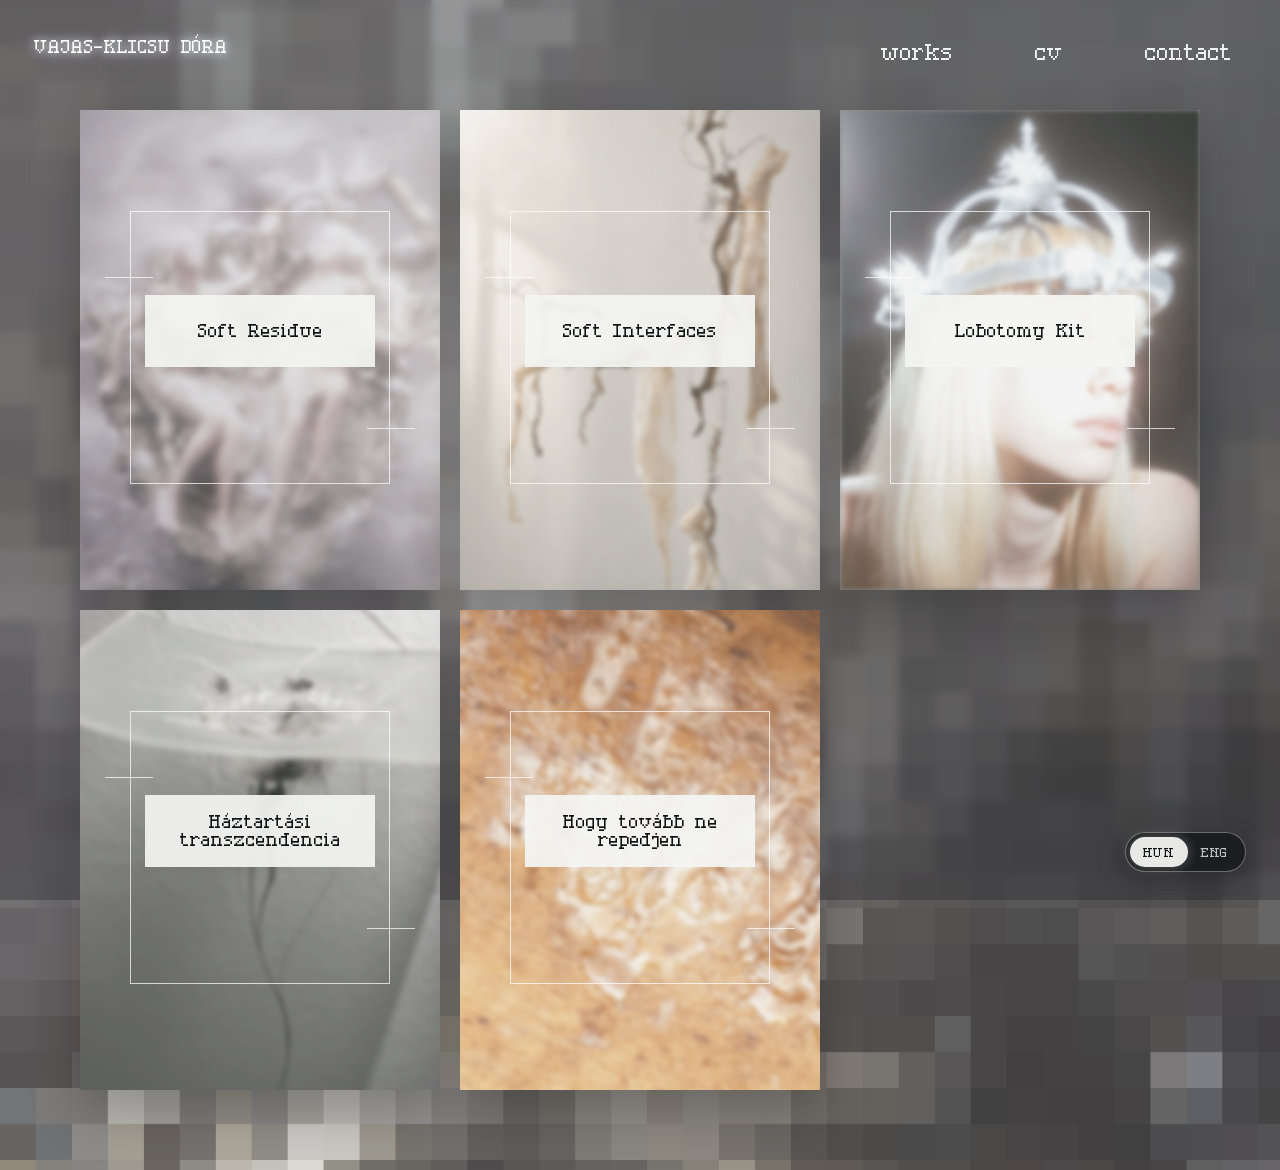
==== commit 75d33909: "Lay out Soft Residue with left hero and text beside image grid. Stack title and triptych on the left" ====
--- a/elso-oldal.html
+++ b/elso-oldal.html
@@ -13,7 +13,7 @@
       href="https://fonts.googleapis.com/css2?family=Cormorant+Garamond:wght@500;600;700&display=swap"
       rel="stylesheet"
     />
-    <link rel="stylesheet" href="styles.css?v=bg-revert-1" />
+    <link rel="stylesheet" href="styles.css?v=sr-layout-1" />
   </head>
   <body class="site-lang-hu">
     <main class="overlay-content">
@@ -468,6 +468,7 @@
               <p class="soft-residue-meta" lang="en">Lenticular print, 2025</p>
             </div>
 
+            <div class="soft-residue-main">
             <div class="soft-residue-copy" aria-label="Soft Residue project text">
               <div lang="hu">
                 <p>
@@ -667,6 +668,7 @@
                   />
               </figure>
             </div>
+            </div>
           </article>
         </div>
       </section>
--- a/styles.css
+++ b/styles.css
@@ -4,111 +4,6 @@
     format("truetype");
   font-weight: 400;
   font-style: normal;
-}
-
-@font-face {
-  font-family: "SuisseIntlCond-Thin";
-  src: url("assets/fonts/0627/suissIntlCond/SuisseIntlCond-Thin.otf")
-    format("opentype");
-  font-weight: 100;
-  font-style: normal;
-  font-display: swap;
-}
-
-@font-face {
-  font-family: "SuisseIntlCond-Thin";
-  src: url("assets/fonts/0627/suissIntlCond/SuisseIntlCond-Semibold.otf")
-    format("opentype");
-  font-weight: 600;
-  font-style: normal;
-  font-display: swap;
-}
-
-@font-face {
-  font-family: "TT Tricks Stencil Trial Regular";
-  src: url("assets/fonts/0627/tt_tricks/TT Tricks Stencil Trial Regular.otf")
-    format("opentype");
-  font-weight: 400;
-  font-style: normal;
-  font-display: swap;
-}
-
-:root {
-  --font-display: "TT Tricks Stencil Trial Regular", "Serif Pixel 7", serif;
-  --font-nav: "Serif Pixel 7", "Cormorant Garamond", serif;
-  --font-body: "SuisseIntlCond-Thin", "Helvetica Neue", Arial, sans-serif;
-  --font-impact: Impact, Haettenschweiler, "Arial Narrow Bold", "Arial Black", sans-serif;
-  --body-size: clamp(26px, 3.8vw, 48px);
-  --body-line-height: 0.86;
-  --body-letter-spacing: -0.045em;
-  --body-meta-size: clamp(20px, 2.6vw, 36px);
-  --body-meta-line-height: 0.88;
-  --body-paragraph-gap: 0.52em;
-}
-
-.experimental-title,
-.three-d-title,
-.object-title,
-.contact-section h2,
-.work-label,
-.project-index .category-work-title,
-.experimental-copy h3,
-.experimental-variation-text h3,
-.page-title {
-  text-transform: uppercase;
-}
-
-.about-copy,
-.about-intro,
-.experimental-copy,
-.experimental-variation-text,
-.soft-residue-copy,
-.object-project-copy,
-.object-copy,
-.cv-section,
-.contact-section,
-.soft-residue-meta,
-.object-project-copy .object-meta,
-.object-copy .object-meta,
-.soft-residue-grid figcaption {
-  font-family: var(--font-body);
-  font-weight: 100;
-  font-size: var(--body-size);
-  line-height: var(--body-line-height);
-  letter-spacing: var(--body-letter-spacing);
-  text-align: left;
-  text-align-last: auto;
-  -webkit-user-select: text;
-  user-select: text;
-}
-
-.soft-residue-meta,
-.object-project-copy .object-meta,
-.object-copy .object-meta,
-.soft-residue-grid figcaption {
-  font-family: var(--font-body);
-  font-weight: 100;
-  font-size: var(--body-meta-size);
-  line-height: var(--body-meta-line-height);
-  letter-spacing: var(--body-letter-spacing);
-}
-
-.about-copy p + p,
-.experimental-copy p + p,
-.experimental-variation-text p + p,
-.soft-residue-copy p + p,
-.object-project-copy p + p,
-.object-copy p + p,
-.cv-intro p + p,
-.cv-section li + li,
-.cv-section p + p,
-.contact-section p + p {
-  margin-top: var(--body-paragraph-gap);
-}
-
-strong,
-b {
-  font-weight: 600;
 }
 
 body {
@@ -122,8 +17,7 @@
   background-repeat: no-repeat;
   background-attachment: fixed;
   background-image: url("assets/03%20m%C3%A1solat.png");
-  font-family: var(--font-body);
-  font-weight: 100;
+  font-family: Arial, sans-serif;
   font-size: 22px;
   line-height: 1.6;
   color: #eceff3;
@@ -172,7 +66,7 @@
   border-radius: 8px;
   color: #f0f2f5;
   text-decoration: none;
-  font-family: var(--font-nav);
+  font-family: "Serif Pixel 7", "Cormorant Garamond", serif;
   font-size: clamp(14px, 1.7vw, 19px);
   font-weight: 400;
   letter-spacing: 0;
@@ -221,7 +115,7 @@
   border: 0;
   background: transparent;
   color: rgba(240, 242, 245, 0.78);
-  font-family: var(--font-body);
+  font-family: "Serif Pixel 7", "Cormorant Garamond", serif;
   font-size: 12px;
   font-weight: 400;
   line-height: 1;
@@ -309,7 +203,7 @@
   left: 34px;
   margin: 0;
   color: #f1f3f5;
-  font-family: var(--font-nav);
+  font-family: "Serif Pixel 7", "Cormorant Garamond", serif;
   font-size: 16px;
   letter-spacing: 0;
   font-weight: 400;
@@ -359,6 +253,10 @@
   display: grid;
   grid-template-columns: repeat(2, minmax(0, 1fr));
   gap: 34px;
+  font-size: 15px;
+  line-height: 1.62;
+  text-align: justify;
+  text-align-last: left;
 }
 
 .about-copy p {
@@ -556,7 +454,7 @@
   padding: 12px 16px;
   color: #101214;
   background: rgba(245, 246, 244, 0.92);
-  font-family: var(--font-display);
+  font-family: "Serif Pixel 7", "Cormorant Garamond", serif;
   font-size: 16px;
   line-height: 1.12;
   text-align: center;
@@ -658,7 +556,7 @@
 .experimental-title,
 .three-d-title {
   margin: 0 0 22px;
-  font-family: var(--font-display);
+  font-family: "Serif Pixel 7", "Cormorant Garamond", serif;
   font-size: clamp(30px, 4.4vw, 58px);
   font-weight: 400;
   line-height: 1.05;
@@ -771,10 +669,14 @@
   display: grid;
   grid-template-columns: repeat(2, minmax(0, 1fr));
   column-gap: 34px;
-  row-gap: var(--body-paragraph-gap);
+  row-gap: 14px;
   align-items: start;
   width: min(1120px, 100%);
   margin-top: 28px;
+  font-size: 14px;
+  line-height: 1.55;
+  text-align: justify;
+  text-align-last: left;
 }
 
 .experimental-copy p {
@@ -783,7 +685,7 @@
 
 .experimental-copy h3 {
   margin: 24px 0 10px;
-  font-family: var(--font-display);
+  font-family: "Serif Pixel 7", "Cormorant Garamond", serif;
   font-size: 14px;
   font-weight: 400;
   line-height: 1.3;
@@ -801,19 +703,21 @@
 .experimental-variation {
   --variation-heading-size: 14px;
   --variation-heading-height: 18.2px;
-  --variation-row-gap: 0.45em;
+  --variation-row-gap: 18px;
   display: grid;
   grid-template-columns: minmax(220px, 360px) minmax(0, 1fr);
   column-gap: 34px;
   align-items: start;
-  width: min(1120px, 100%);
 }
 
 .experimental-variation-media {
   display: grid;
   gap: 14px;
-  width: 100%;
-  margin-top: 0;
+  margin-top: calc(var(--variation-heading-height) + var(--variation-row-gap));
+}
+
+.experimental-variation-copy {
+  min-width: 0;
 }
 
 .experimental-variation-media--pair {
@@ -832,7 +736,7 @@
 
 .experimental-variation-text h3 {
   margin: 0;
-  font-family: var(--font-display);
+  font-family: "Serif Pixel 7", "Cormorant Garamond", serif;
   font-size: var(--variation-heading-size);
   font-weight: 400;
   line-height: var(--variation-heading-height);
@@ -840,16 +744,29 @@
 }
 
 .experimental-variation-text {
-  display: flex;
-  flex-direction: column;
-  align-items: flex-start;
-  gap: var(--variation-row-gap);
-  min-width: 0;
+  display: grid;
+  grid-template-columns: repeat(2, minmax(0, 1fr));
+  column-gap: 24px;
+  row-gap: var(--variation-row-gap);
+  align-items: start;
+}
+
+.experimental-variation-text h3[lang="hu"],
+.experimental-variation-text p[lang="hu"] {
+  grid-column: 1;
+}
+
+.experimental-variation-text h3[lang="en"],
+.experimental-variation-text p[lang="en"] {
+  grid-column: 2;
 }
 
 .experimental-variation-text p {
   margin: 0;
-  width: 100%;
+  font-size: 14px;
+  line-height: 1.55;
+  text-align: justify;
+  text-align-last: left;
 }
 
 .experimental-grid {
@@ -879,61 +796,18 @@
   object-position: left center;
 }
 
-#soft-residue .soft-residue-hero {
-  position: relative;
-  width: min(1120px, 100%);
-  margin-bottom: 28px;
-  overflow: visible;
-}
-
-#soft-residue .soft-residue-title {
-  position: relative;
-  z-index: 2;
-  margin: 0 0 clamp(-40px, -5.5vw, -72px);
-  transform: translateX(-0.32em);
-  color: #000;
-  font-family: var(--font-impact);
-  font-size: clamp(56px, 10vw, 136px);
-  font-weight: 400;
-  line-height: 0.82;
-  letter-spacing: -0.02em;
-}
-
-#soft-residue .soft-residue-hero .three-d-hero {
-  position: relative;
-  z-index: 1;
-  display: block;
-  width: 100%;
-  max-height: none;
-  object-fit: cover;
-  object-position: center center;
-}
-
-#soft-residue .soft-residue-hero .soft-residue-meta {
-  position: relative;
-  z-index: 2;
-  width: fit-content;
-  max-width: min(52%, 420px);
-  margin: calc(-0.46em) clamp(-8px, -1vw, -16px) 0 auto;
-  transform: translateX(0.14em);
-  color: #000;
-  font-family: var(--font-impact);
-  font-size: clamp(17px, 2.4vw, 32px);
-  font-weight: 400;
-  line-height: 0.92;
-  letter-spacing: -0.01em;
-  text-align: right;
-  text-transform: none;
-}
-
 .soft-residue-copy {
   display: grid;
   grid-template-columns: repeat(2, minmax(0, 1fr));
   column-gap: 34px;
-  row-gap: var(--body-paragraph-gap);
+  row-gap: 14px;
   align-items: start;
   width: min(1120px, 100%);
   margin-top: 28px;
+  font-size: 14px;
+  line-height: 1.55;
+  text-align: justify;
+  text-align-last: left;
 }
 
 .soft-residue-copy > [lang],
@@ -997,10 +871,9 @@
 
 .soft-residue-meta {
   margin-top: 18px;
-}
-
-#soft-residue .soft-residue-copy .soft-residue-meta {
-  display: none;
+  font-family: "Serif Pixel 7", "Cormorant Garamond", serif;
+  font-size: 13px;
+  line-height: 1.4;
 }
 
 .soft-residue-grid {
@@ -1027,9 +900,120 @@
 
 .soft-residue-grid figcaption {
   margin-bottom: 10px;
+  font-family: "Serif Pixel 7", "Cormorant Garamond", serif;
   font-size: 14px;
   line-height: 1.2;
   color: rgba(241, 243, 245, 0.82);
+}
+
+#soft-residue .three-d-project {
+  width: 100%;
+  max-width: none;
+}
+
+#soft-residue .soft-residue-hero {
+  width: 100%;
+  max-width: none;
+  margin: 0 0 32px;
+  overflow: visible;
+}
+
+#soft-residue .soft-residue-title {
+  margin: 0 0 clamp(-36px, -5vw, -64px);
+  transform: translateX(-0.32em);
+  color: #000;
+  font-family: Impact, Haettenschweiler, "Arial Narrow Bold", "Arial Black", sans-serif;
+  font-size: clamp(56px, 10vw, 136px);
+  font-weight: 400;
+  line-height: 0.82;
+  letter-spacing: -0.02em;
+  text-align: left;
+}
+
+#soft-residue .soft-residue-hero .three-d-hero {
+  display: block;
+  width: min(1120px, 100%);
+  max-width: 100%;
+  margin: 0;
+  max-height: none;
+  object-fit: cover;
+  object-position: left center;
+}
+
+#soft-residue .soft-residue-hero .soft-residue-meta {
+  width: fit-content;
+  margin: calc(-0.46em) 0 0 0;
+  transform: none;
+  color: #000;
+  font-family: Impact, Haettenschweiler, "Arial Narrow Bold", "Arial Black", sans-serif;
+  font-size: clamp(17px, 2.4vw, 32px);
+  font-weight: 400;
+  line-height: 0.92;
+  text-align: left;
+}
+
+#soft-residue .soft-residue-main {
+  display: grid;
+  grid-template-columns: minmax(0, 0.9fr) minmax(0, 1.1fr);
+  gap: clamp(24px, 3.5vw, 44px);
+  align-items: start;
+  width: 100%;
+}
+
+#soft-residue .soft-residue-copy {
+  display: block;
+  width: 100%;
+  max-width: none;
+  margin-top: 0;
+  padding-top: 0;
+  border-top: 0;
+}
+
+#soft-residue .soft-residue-copy > [lang] {
+  display: block;
+}
+
+#soft-residue .soft-residue-copy > [lang] > * {
+  grid-column: auto;
+  grid-row: auto;
+}
+
+#soft-residue .soft-residue-copy,
+#soft-residue .soft-residue-copy p,
+#soft-residue .soft-residue-grid figcaption {
+  color: #000;
+}
+
+#soft-residue .soft-residue-grid {
+  width: 100%;
+  margin-top: 0;
+  grid-template-columns: repeat(2, minmax(0, 1fr));
+  gap: 14px;
+}
+
+#soft-residue .soft-residue-grid figure:nth-child(n) {
+  margin-top: 0;
+}
+
+@media (max-width: 960px) {
+  #soft-residue .soft-residue-title {
+    font-size: clamp(40px, 12vw, 80px);
+    margin-bottom: clamp(-28px, -7vw, -48px);
+    transform: translateX(-0.3em);
+  }
+
+  #soft-residue .soft-residue-hero .soft-residue-meta {
+    font-size: clamp(14px, 3.6vw, 22px);
+  }
+
+  #soft-residue .soft-residue-main {
+    grid-template-columns: 1fr;
+    gap: 28px;
+  }
+
+  #soft-residue .soft-residue-grid {
+    grid-template-columns: repeat(3, minmax(0, 1fr));
+  }
 }
 
 .objects-section {
@@ -1066,7 +1050,7 @@
 
 .object-title {
   margin: 0 0 22px;
-  font-family: var(--font-display);
+  font-family: "Serif Pixel 7", "Cormorant Garamond", serif;
   font-size: clamp(30px, 4.4vw, 58px);
   font-weight: 400;
   line-height: 1.05;
@@ -1092,10 +1076,14 @@
   display: grid;
   grid-template-columns: repeat(2, minmax(0, 1fr));
   column-gap: 34px;
-  row-gap: var(--body-paragraph-gap);
+  row-gap: 14px;
   align-items: start;
   width: min(1120px, 100%);
   margin-top: 28px;
+  font-size: 14px;
+  line-height: 1.55;
+  text-align: justify;
+  text-align-last: left;
   color: #f1f3f5;
 }
 
@@ -1106,6 +1094,9 @@
 .object-project-copy .object-meta {
   margin-top: 18px;
   margin-bottom: 0;
+  font-family: "Serif Pixel 7", "Cormorant Garamond", serif;
+  font-size: 13px;
+  line-height: 1.4;
 }
 
 .object-project-grid {
@@ -1234,18 +1225,25 @@
 
 .object-copy {
   justify-self: start;
-  max-width: min(1120px, 100%);
+  max-width: 560px;
   padding-top: clamp(58px, 7vw, 106px);
+  font-size: 14px;
+  line-height: 1.55;
+  text-align: justify;
+  text-align-last: left;
   color: #f1f3f5;
 }
 
 .object-copy p {
-  margin: 0;
+  margin: 0 0 14px;
 }
 
 .object-copy .object-meta {
   margin-top: 18px;
   margin-bottom: 28px;
+  font-family: "Serif Pixel 7", "Cormorant Garamond", serif;
+  font-size: 13px;
+  line-height: 1.4;
 }
 
 .object-text-en {
@@ -1343,7 +1341,7 @@
   border: 0;
   color: #ffffff;
   background: transparent;
-  font-family: var(--font-body);
+  font-family: "Serif Pixel 7", "Cormorant Garamond", serif;
   line-height: 1;
   cursor: pointer;
 }
@@ -1453,7 +1451,7 @@
   position: relative;
   margin-top: 0;
   margin-left: 34px;
-  max-width: min(1040px, calc(100vw - 68px));
+  max-width: 620px;
   padding: 0;
   color: #eef1f4;
 }
@@ -1468,7 +1466,11 @@
 }
 
 .cv-intro p {
-  margin: 0;
+  margin: 0 0 12px;
+  font-size: 15px;
+  line-height: 1.55;
+  text-align: justify;
+  text-align-last: left;
 }
 
 .cv-intro p:last-child {
@@ -1494,11 +1496,14 @@
 }
 
 .cv-section li {
-  margin: 0;
+  margin: 0 0 14px;
+  font-size: 16px;
+  line-height: 1.45;
 }
 
 .cv-section p {
-  margin: 0;
+  margin: 10px 0 0;
+  font-size: 16px;
 }
 
 .cv-section a {
@@ -1512,18 +1517,18 @@
 .contact-section {
   margin-top: 0;
   margin-left: 34px;
-  max-width: min(1040px, calc(100vw - 68px));
+  max-width: 620px;
   color: #eef1f4;
 }
 
 .contact-section h2 {
   margin: 0 0 10px;
-  font-family: var(--font-display);
   font-size: 20px;
 }
 
 .contact-section p {
-  margin: 0;
+  margin: 6px 0;
+  font-size: 16px;
 }
 
 .contact-section a {
@@ -1649,6 +1654,10 @@
 
   .about-copy {
     gap: 13px;
+    font-size: 14px;
+    line-height: 1.62;
+    text-align: left;
+    text-align-last: auto;
   }
 
   .about-projects {
@@ -1698,25 +1707,6 @@
     width: 100%;
     max-height: 58vh;
     object-position: center center;
-  }
-
-  #soft-residue .soft-residue-title {
-    font-size: clamp(40px, 12vw, 80px);
-    line-height: 0.84;
-    margin-bottom: clamp(-28px, -7vw, -48px);
-    transform: translateX(-0.3em);
-  }
-
-  #soft-residue .soft-residue-hero .soft-residue-meta {
-    max-width: 58%;
-    font-size: clamp(14px, 3.6vw, 22px);
-    margin-top: calc(-0.46em);
-    margin-right: clamp(-6px, -1.6vw, -12px);
-    transform: translateX(0.12em);
-  }
-
-  #soft-residue .soft-residue-hero .three-d-hero {
-    max-height: none;
   }
 
   .object-work-layout {
@@ -1740,6 +1730,10 @@
     gap: 13px;
     width: 100%;
     margin-top: 24px;
+    font-size: 14px;
+    line-height: 1.62;
+    text-align: left;
+    text-align-last: auto;
   }
 
   .experimental-variations {
@@ -1751,16 +1745,29 @@
   .experimental-variation {
     --variation-heading-size: 13px;
     --variation-heading-height: 16.9px;
-    grid-template-columns: minmax(160px, 280px) minmax(0, 1fr);
-    column-gap: 20px;
+    grid-template-columns: 1fr;
+    gap: 18px;
   }
 
   .experimental-variation-media {
-    width: 100%;
+    margin-top: 0;
   }
 
   .experimental-variation-text {
-    gap: 0.45em;
+    grid-template-columns: 1fr;
+    row-gap: 13px;
+  }
+
+  .experimental-variation-text h3[lang],
+  .experimental-variation-text p[lang] {
+    grid-column: 1;
+  }
+
+  .experimental-variation-text p {
+    font-size: 14px;
+    line-height: 1.62;
+    text-align: left;
+    text-align-last: auto;
   }
 
   .experimental-variation-text h3 {
@@ -1811,6 +1818,10 @@
     justify-self: start;
     max-width: none;
     padding-top: 0;
+    font-size: 14px;
+    line-height: 1.62;
+    text-align: left;
+    text-align-last: auto;
   }
 
   .object-text-en {
@@ -1835,7 +1846,8 @@
   .cv-section li,
   .cv-section p,
   .contact-section p {
-    --body-size: clamp(20px, 6vw, 34px);
+    font-size: 14px;
+    line-height: 1.5;
   }
 
   .contact-section h2 {
@@ -1952,8 +1964,8 @@
   .soft-residue-copy,
   .object-project-copy,
   .object-copy {
-    --body-size: clamp(22px, 6.8vw, 38px);
-    --body-meta-size: clamp(18px, 5vw, 30px);
+    font-size: 13px;
+    line-height: 1.58;
   }
 
   .experimental-variations {
@@ -2021,11 +2033,9 @@
   background: var(--black);
   background-image: none;
   color: var(--ink);
-  font-family: var(--font-body);
-  font-weight: 100;
-  font-size: var(--body-size);
-  line-height: var(--body-line-height);
-  letter-spacing: var(--body-letter-spacing);
+  font-family: "Helvetica Neue", Arial, sans-serif;
+  font-size: 14px;
+  line-height: 1.42;
   overflow-x: hidden;
 }
 
@@ -2092,9 +2102,9 @@
   top: calc(var(--sheet-top) + 22px);
   left: calc((100vw - var(--sheet-width)) / 2 + var(--sheet-pad));
   margin: 0;
-  font-family: var(--font-nav);
+  font-family: "Helvetica Neue", Arial, sans-serif;
   font-size: 13px;
-  font-weight: 400;
+  font-weight: 700;
   line-height: 1;
   letter-spacing: 0;
   text-transform: uppercase;
@@ -2412,9 +2422,9 @@
   padding: 0;
   color: currentColor;
   background: transparent;
-  font-family: var(--font-display);
+  font-family: "Helvetica Neue", Arial, sans-serif;
   font-size: 13px;
-  font-weight: 400;
+  font-weight: 700;
   line-height: 1.08;
   text-align: left;
   text-transform: uppercase;
@@ -2583,7 +2593,7 @@
 .object-title {
   margin: 0 0 26px;
   color: var(--ink);
-  font-family: var(--font-display);
+  font-family: "Helvetica Neue", Arial, sans-serif;
   font-size: 76px;
   font-weight: 400;
   letter-spacing: 0;
@@ -2613,7 +2623,11 @@
   padding-top: 22px;
   border-top: 1px solid var(--line);
   color: var(--ink);
+  font-size: 13px;
+  line-height: 1.46;
   column-gap: 42px;
+  text-align: left;
+  text-align-last: auto;
 }
 
 .experimental-copy p,
@@ -2625,9 +2639,9 @@
 .experimental-copy h3,
 .experimental-variation-text h3 {
   color: var(--muted);
-  font-family: var(--font-display);
+  font-family: "Helvetica Neue", Arial, sans-serif;
   font-size: 11px;
-  font-weight: 400;
+  font-weight: 700;
   line-height: 1.12;
   text-transform: uppercase;
 }
@@ -2639,8 +2653,14 @@
 }
 
 .experimental-variation {
+  grid-template-columns: minmax(230px, 340px) minmax(0, 1fr);
+  column-gap: 42px;
   padding-top: 18px;
   border-top: 1px solid var(--line);
+}
+
+.experimental-variation-media {
+  margin-top: 0;
 }
 
 .experimental-variation-image,
@@ -2689,8 +2709,9 @@
 .soft-residue-grid figcaption {
   margin: 0 0 8px;
   color: var(--muted);
+  font-family: "Helvetica Neue", Arial, sans-serif;
   font-size: 10px;
-  font-weight: 100;
+  font-weight: 700;
   line-height: 1;
   text-transform: uppercase;
 }
@@ -2699,7 +2720,11 @@
 .object-project-copy .object-meta,
 .object-copy .object-meta {
   color: var(--muted);
-  text-transform: none;
+  font-family: "Helvetica Neue", Arial, sans-serif;
+  font-size: 11px;
+  font-weight: 700;
+  line-height: 1.35;
+  text-transform: uppercase;
 }
 
 .object-project-video {
@@ -2731,6 +2756,10 @@
 .cv-section p,
 .contact-section p {
   color: var(--ink);
+  font-size: 13px;
+  line-height: 1.48;
+  text-align: left;
+  text-align-last: auto;
 }
 
 .cv-section h3 {
@@ -2783,7 +2812,6 @@
 .contact-section h2 {
   margin: 0 0 52px;
   color: var(--ink);
-  font-family: var(--font-display);
   font-size: 76px;
   font-weight: 400;
   letter-spacing: 0;
@@ -3010,17 +3038,18 @@
   }
 
   .experimental-variation {
-    grid-template-columns: minmax(110px, 38%) minmax(0, 1fr);
-    column-gap: 14px;
-    row-gap: 0;
-  }
-
-  .experimental-variation-media {
-    width: 100%;
+    grid-template-columns: 1fr;
+    gap: 16px;
   }
 
   .experimental-variation-text {
+    grid-template-columns: 1fr;
     gap: 12px;
+  }
+
+  .experimental-variation-text h3[lang],
+  .experimental-variation-text p[lang] {
+    grid-column: 1;
   }
 
   .soft-residue-grid,
@@ -3153,9 +3182,9 @@
 }
 
 .name {
-  font-family: var(--font-nav);
+  font-family: "Cormorant Garamond", "Helvetica Neue", Arial, sans-serif;
   font-size: 17px;
-  font-weight: 400;
+  font-weight: 600;
   text-transform: none;
 }
 
@@ -3167,9 +3196,9 @@
   min-height: 0;
   padding: 2px 0;
   color: rgba(36, 39, 36, 0.72);
-  font-family: var(--font-nav);
+  font-family: "Helvetica Neue", Arial, sans-serif;
   font-size: 10px;
-  font-weight: 400;
+  font-weight: 700;
   border: 0;
   background: transparent;
 }
@@ -3208,20 +3237,19 @@
 
 .page-title {
   color: rgba(34, 37, 34, 0.88);
-  font-family: var(--font-display);
+  font-family: "Cormorant Garamond", "Helvetica Neue", Arial, sans-serif;
   font-size: 92px;
-  font-weight: 400;
+  font-weight: 500;
   line-height: 0.91;
   text-shadow: 0 0 26px rgba(120, 128, 116, 0.16);
 }
 
 .page-description {
   color: rgba(45, 49, 45, 0.74);
-  font-family: var(--font-body);
-  font-size: var(--body-size);
-  font-weight: 100;
-  line-height: var(--body-line-height);
-  letter-spacing: var(--body-letter-spacing);
+  font-family: "Cormorant Garamond", "Helvetica Neue", Arial, sans-serif;
+  font-size: 19px;
+  font-weight: 500;
+  line-height: 1.15;
 }
 
 .page-meta div {
@@ -3329,7 +3357,7 @@
   padding: 12px 14px;
   color: #101214;
   background: rgba(245, 246, 244, 0.92);
-  font-family: var(--font-display);
+  font-family: "Serif Pixel 7", "Cormorant Garamond", serif;
   font-size: clamp(12px, 1.45vw, 16px);
   font-weight: 400;
   line-height: 1.12;
@@ -3400,11 +3428,11 @@
   bottom: 13px;
   left: 14px;
   color: currentColor;
-  font-family: var(--font-display);
+  font-family: "Cormorant Garamond", "Helvetica Neue", Arial, sans-serif;
   font-size: 22px;
-  font-weight: 400;
+  font-weight: 600;
   line-height: 0.98;
-  text-transform: uppercase;
+  text-transform: none;
   text-shadow: 0 0 18px rgba(255, 255, 255, 0.28);
 }
 
@@ -3466,9 +3494,9 @@
 
 .project-index .category-work-title {
   color: inherit;
-  font-family: var(--font-display);
+  font-family: "Cormorant Garamond", "Helvetica Neue", Arial, sans-serif;
   font-size: 34px;
-  font-weight: 400;
+  font-weight: 500;
 }
 
 .category-work-link:hover,
@@ -3482,9 +3510,9 @@
 .object-title,
 .contact-section h2 {
   color: rgba(34, 37, 34, 0.88);
-  font-family: var(--font-display);
+  font-family: "Cormorant Garamond", "Helvetica Neue", Arial, sans-serif;
   font-size: 86px;
-  font-weight: 400;
+  font-weight: 500;
   line-height: 0.92;
 }
 
@@ -3493,7 +3521,9 @@
 .object-project-copy {
   border-top: 1px solid rgba(55, 60, 55, 0.13);
   color: rgba(35, 39, 35, 0.78);
-  font-family: var(--font-body);
+  font-family: "Helvetica Neue", Arial, sans-serif;
+  font-size: 13px;
+  line-height: 1.58;
 }
 
 .three-d-hero,
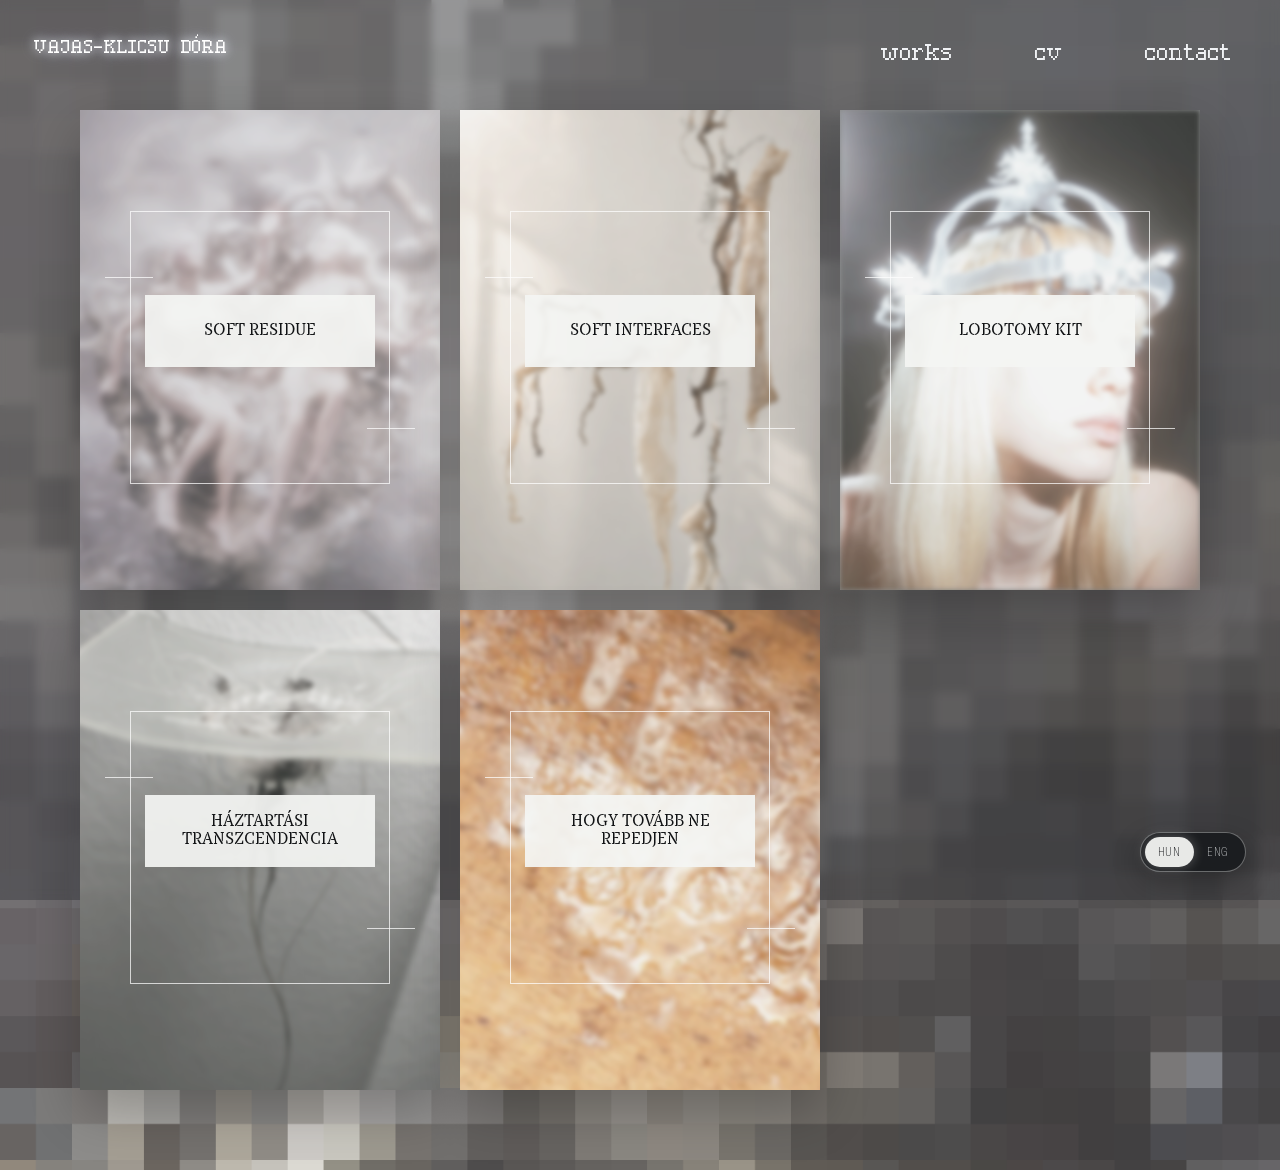
==== commit bf64af62: "Revert Soft Residue side-by-side layout to previous structure. Restore copy and image grid stacking " ====
--- a/elso-oldal.html
+++ b/elso-oldal.html
@@ -13,7 +13,7 @@
       href="https://fonts.googleapis.com/css2?family=Cormorant+Garamond:wght@500;600;700&display=swap"
       rel="stylesheet"
     />
-    <link rel="stylesheet" href="styles.css?v=sr-layout-1" />
+    <link rel="stylesheet" href="styles.css?v=sr-revert-1" />
   </head>
   <body class="site-lang-hu">
     <main class="overlay-content">
@@ -468,7 +468,6 @@
               <p class="soft-residue-meta" lang="en">Lenticular print, 2025</p>
             </div>
 
-            <div class="soft-residue-main">
             <div class="soft-residue-copy" aria-label="Soft Residue project text">
               <div lang="hu">
                 <p>
@@ -668,7 +667,6 @@
                   />
               </figure>
             </div>
-            </div>
           </article>
         </div>
       </section>
--- a/styles.css
+++ b/styles.css
@@ -4,6 +4,111 @@
     format("truetype");
   font-weight: 400;
   font-style: normal;
+}
+
+@font-face {
+  font-family: "SuisseIntlCond-Thin";
+  src: url("assets/fonts/0627/suissIntlCond/SuisseIntlCond-Thin.otf")
+    format("opentype");
+  font-weight: 100;
+  font-style: normal;
+  font-display: swap;
+}
+
+@font-face {
+  font-family: "SuisseIntlCond-Thin";
+  src: url("assets/fonts/0627/suissIntlCond/SuisseIntlCond-Semibold.otf")
+    format("opentype");
+  font-weight: 600;
+  font-style: normal;
+  font-display: swap;
+}
+
+@font-face {
+  font-family: "TT Tricks Stencil Trial Regular";
+  src: url("assets/fonts/0627/tt_tricks/TT Tricks Stencil Trial Regular.otf")
+    format("opentype");
+  font-weight: 400;
+  font-style: normal;
+  font-display: swap;
+}
+
+:root {
+  --font-display: "TT Tricks Stencil Trial Regular", "Serif Pixel 7", serif;
+  --font-nav: "Serif Pixel 7", "Cormorant Garamond", serif;
+  --font-body: "SuisseIntlCond-Thin", "Helvetica Neue", Arial, sans-serif;
+  --font-impact: Impact, Haettenschweiler, "Arial Narrow Bold", "Arial Black", sans-serif;
+  --body-size: clamp(26px, 3.8vw, 48px);
+  --body-line-height: 0.86;
+  --body-letter-spacing: -0.045em;
+  --body-meta-size: clamp(20px, 2.6vw, 36px);
+  --body-meta-line-height: 0.88;
+  --body-paragraph-gap: 0.52em;
+}
+
+.experimental-title,
+.three-d-title,
+.object-title,
+.contact-section h2,
+.work-label,
+.project-index .category-work-title,
+.experimental-copy h3,
+.experimental-variation-text h3,
+.page-title {
+  text-transform: uppercase;
+}
+
+.about-copy,
+.about-intro,
+.experimental-copy,
+.experimental-variation-text,
+.soft-residue-copy,
+.object-project-copy,
+.object-copy,
+.cv-section,
+.contact-section,
+.soft-residue-meta,
+.object-project-copy .object-meta,
+.object-copy .object-meta,
+.soft-residue-grid figcaption {
+  font-family: var(--font-body);
+  font-weight: 100;
+  font-size: var(--body-size);
+  line-height: var(--body-line-height);
+  letter-spacing: var(--body-letter-spacing);
+  text-align: left;
+  text-align-last: auto;
+  -webkit-user-select: text;
+  user-select: text;
+}
+
+.soft-residue-meta,
+.object-project-copy .object-meta,
+.object-copy .object-meta,
+.soft-residue-grid figcaption {
+  font-family: var(--font-body);
+  font-weight: 100;
+  font-size: var(--body-meta-size);
+  line-height: var(--body-meta-line-height);
+  letter-spacing: var(--body-letter-spacing);
+}
+
+.about-copy p + p,
+.experimental-copy p + p,
+.experimental-variation-text p + p,
+.soft-residue-copy p + p,
+.object-project-copy p + p,
+.object-copy p + p,
+.cv-intro p + p,
+.cv-section li + li,
+.cv-section p + p,
+.contact-section p + p {
+  margin-top: var(--body-paragraph-gap);
+}
+
+strong,
+b {
+  font-weight: 600;
 }
 
 body {
@@ -17,7 +122,8 @@
   background-repeat: no-repeat;
   background-attachment: fixed;
   background-image: url("assets/03%20m%C3%A1solat.png");
-  font-family: Arial, sans-serif;
+  font-family: var(--font-body);
+  font-weight: 100;
   font-size: 22px;
   line-height: 1.6;
   color: #eceff3;
@@ -66,7 +172,7 @@
   border-radius: 8px;
   color: #f0f2f5;
   text-decoration: none;
-  font-family: "Serif Pixel 7", "Cormorant Garamond", serif;
+  font-family: var(--font-nav);
   font-size: clamp(14px, 1.7vw, 19px);
   font-weight: 400;
   letter-spacing: 0;
@@ -115,7 +221,7 @@
   border: 0;
   background: transparent;
   color: rgba(240, 242, 245, 0.78);
-  font-family: "Serif Pixel 7", "Cormorant Garamond", serif;
+  font-family: var(--font-body);
   font-size: 12px;
   font-weight: 400;
   line-height: 1;
@@ -203,7 +309,7 @@
   left: 34px;
   margin: 0;
   color: #f1f3f5;
-  font-family: "Serif Pixel 7", "Cormorant Garamond", serif;
+  font-family: var(--font-nav);
   font-size: 16px;
   letter-spacing: 0;
   font-weight: 400;
@@ -253,10 +359,6 @@
   display: grid;
   grid-template-columns: repeat(2, minmax(0, 1fr));
   gap: 34px;
-  font-size: 15px;
-  line-height: 1.62;
-  text-align: justify;
-  text-align-last: left;
 }
 
 .about-copy p {
@@ -454,7 +556,7 @@
   padding: 12px 16px;
   color: #101214;
   background: rgba(245, 246, 244, 0.92);
-  font-family: "Serif Pixel 7", "Cormorant Garamond", serif;
+  font-family: var(--font-display);
   font-size: 16px;
   line-height: 1.12;
   text-align: center;
@@ -556,7 +658,7 @@
 .experimental-title,
 .three-d-title {
   margin: 0 0 22px;
-  font-family: "Serif Pixel 7", "Cormorant Garamond", serif;
+  font-family: var(--font-display);
   font-size: clamp(30px, 4.4vw, 58px);
   font-weight: 400;
   line-height: 1.05;
@@ -669,14 +771,10 @@
   display: grid;
   grid-template-columns: repeat(2, minmax(0, 1fr));
   column-gap: 34px;
-  row-gap: 14px;
+  row-gap: var(--body-paragraph-gap);
   align-items: start;
   width: min(1120px, 100%);
   margin-top: 28px;
-  font-size: 14px;
-  line-height: 1.55;
-  text-align: justify;
-  text-align-last: left;
 }
 
 .experimental-copy p {
@@ -685,7 +783,7 @@
 
 .experimental-copy h3 {
   margin: 24px 0 10px;
-  font-family: "Serif Pixel 7", "Cormorant Garamond", serif;
+  font-family: var(--font-display);
   font-size: 14px;
   font-weight: 400;
   line-height: 1.3;
@@ -703,21 +801,19 @@
 .experimental-variation {
   --variation-heading-size: 14px;
   --variation-heading-height: 18.2px;
-  --variation-row-gap: 18px;
+  --variation-row-gap: 0.45em;
   display: grid;
   grid-template-columns: minmax(220px, 360px) minmax(0, 1fr);
   column-gap: 34px;
   align-items: start;
+  width: min(1120px, 100%);
 }
 
 .experimental-variation-media {
   display: grid;
   gap: 14px;
-  margin-top: calc(var(--variation-heading-height) + var(--variation-row-gap));
-}
-
-.experimental-variation-copy {
-  min-width: 0;
+  width: 100%;
+  margin-top: 0;
 }
 
 .experimental-variation-media--pair {
@@ -736,7 +832,7 @@
 
 .experimental-variation-text h3 {
   margin: 0;
-  font-family: "Serif Pixel 7", "Cormorant Garamond", serif;
+  font-family: var(--font-display);
   font-size: var(--variation-heading-size);
   font-weight: 400;
   line-height: var(--variation-heading-height);
@@ -744,29 +840,16 @@
 }
 
 .experimental-variation-text {
-  display: grid;
-  grid-template-columns: repeat(2, minmax(0, 1fr));
-  column-gap: 24px;
-  row-gap: var(--variation-row-gap);
-  align-items: start;
-}
-
-.experimental-variation-text h3[lang="hu"],
-.experimental-variation-text p[lang="hu"] {
-  grid-column: 1;
-}
-
-.experimental-variation-text h3[lang="en"],
-.experimental-variation-text p[lang="en"] {
-  grid-column: 2;
+  display: flex;
+  flex-direction: column;
+  align-items: flex-start;
+  gap: var(--variation-row-gap);
+  min-width: 0;
 }
 
 .experimental-variation-text p {
   margin: 0;
-  font-size: 14px;
-  line-height: 1.55;
-  text-align: justify;
-  text-align-last: left;
+  width: 100%;
 }
 
 .experimental-grid {
@@ -796,18 +879,61 @@
   object-position: left center;
 }
 
+#soft-residue .soft-residue-hero {
+  position: relative;
+  width: min(1120px, 100%);
+  margin-bottom: 28px;
+  overflow: visible;
+}
+
+#soft-residue .soft-residue-title {
+  position: relative;
+  z-index: 2;
+  margin: 0 0 clamp(-40px, -5.5vw, -72px);
+  transform: translateX(-0.32em);
+  color: #000;
+  font-family: var(--font-impact);
+  font-size: clamp(56px, 10vw, 136px);
+  font-weight: 400;
+  line-height: 0.82;
+  letter-spacing: -0.02em;
+}
+
+#soft-residue .soft-residue-hero .three-d-hero {
+  position: relative;
+  z-index: 1;
+  display: block;
+  width: 100%;
+  max-height: none;
+  object-fit: cover;
+  object-position: center center;
+}
+
+#soft-residue .soft-residue-hero .soft-residue-meta {
+  position: relative;
+  z-index: 2;
+  width: fit-content;
+  max-width: min(52%, 420px);
+  margin: calc(-0.46em) clamp(-8px, -1vw, -16px) 0 auto;
+  transform: translateX(0.14em);
+  color: #000;
+  font-family: var(--font-impact);
+  font-size: clamp(17px, 2.4vw, 32px);
+  font-weight: 400;
+  line-height: 0.92;
+  letter-spacing: -0.01em;
+  text-align: right;
+  text-transform: none;
+}
+
 .soft-residue-copy {
   display: grid;
   grid-template-columns: repeat(2, minmax(0, 1fr));
   column-gap: 34px;
-  row-gap: 14px;
+  row-gap: var(--body-paragraph-gap);
   align-items: start;
   width: min(1120px, 100%);
   margin-top: 28px;
-  font-size: 14px;
-  line-height: 1.55;
-  text-align: justify;
-  text-align-last: left;
 }
 
 .soft-residue-copy > [lang],
@@ -871,9 +997,10 @@
 
 .soft-residue-meta {
   margin-top: 18px;
-  font-family: "Serif Pixel 7", "Cormorant Garamond", serif;
-  font-size: 13px;
-  line-height: 1.4;
+}
+
+#soft-residue .soft-residue-copy .soft-residue-meta {
+  display: none;
 }
 
 .soft-residue-grid {
@@ -900,120 +1027,9 @@
 
 .soft-residue-grid figcaption {
   margin-bottom: 10px;
-  font-family: "Serif Pixel 7", "Cormorant Garamond", serif;
   font-size: 14px;
   line-height: 1.2;
   color: rgba(241, 243, 245, 0.82);
-}
-
-#soft-residue .three-d-project {
-  width: 100%;
-  max-width: none;
-}
-
-#soft-residue .soft-residue-hero {
-  width: 100%;
-  max-width: none;
-  margin: 0 0 32px;
-  overflow: visible;
-}
-
-#soft-residue .soft-residue-title {
-  margin: 0 0 clamp(-36px, -5vw, -64px);
-  transform: translateX(-0.32em);
-  color: #000;
-  font-family: Impact, Haettenschweiler, "Arial Narrow Bold", "Arial Black", sans-serif;
-  font-size: clamp(56px, 10vw, 136px);
-  font-weight: 400;
-  line-height: 0.82;
-  letter-spacing: -0.02em;
-  text-align: left;
-}
-
-#soft-residue .soft-residue-hero .three-d-hero {
-  display: block;
-  width: min(1120px, 100%);
-  max-width: 100%;
-  margin: 0;
-  max-height: none;
-  object-fit: cover;
-  object-position: left center;
-}
-
-#soft-residue .soft-residue-hero .soft-residue-meta {
-  width: fit-content;
-  margin: calc(-0.46em) 0 0 0;
-  transform: none;
-  color: #000;
-  font-family: Impact, Haettenschweiler, "Arial Narrow Bold", "Arial Black", sans-serif;
-  font-size: clamp(17px, 2.4vw, 32px);
-  font-weight: 400;
-  line-height: 0.92;
-  text-align: left;
-}
-
-#soft-residue .soft-residue-main {
-  display: grid;
-  grid-template-columns: minmax(0, 0.9fr) minmax(0, 1.1fr);
-  gap: clamp(24px, 3.5vw, 44px);
-  align-items: start;
-  width: 100%;
-}
-
-#soft-residue .soft-residue-copy {
-  display: block;
-  width: 100%;
-  max-width: none;
-  margin-top: 0;
-  padding-top: 0;
-  border-top: 0;
-}
-
-#soft-residue .soft-residue-copy > [lang] {
-  display: block;
-}
-
-#soft-residue .soft-residue-copy > [lang] > * {
-  grid-column: auto;
-  grid-row: auto;
-}
-
-#soft-residue .soft-residue-copy,
-#soft-residue .soft-residue-copy p,
-#soft-residue .soft-residue-grid figcaption {
-  color: #000;
-}
-
-#soft-residue .soft-residue-grid {
-  width: 100%;
-  margin-top: 0;
-  grid-template-columns: repeat(2, minmax(0, 1fr));
-  gap: 14px;
-}
-
-#soft-residue .soft-residue-grid figure:nth-child(n) {
-  margin-top: 0;
-}
-
-@media (max-width: 960px) {
-  #soft-residue .soft-residue-title {
-    font-size: clamp(40px, 12vw, 80px);
-    margin-bottom: clamp(-28px, -7vw, -48px);
-    transform: translateX(-0.3em);
-  }
-
-  #soft-residue .soft-residue-hero .soft-residue-meta {
-    font-size: clamp(14px, 3.6vw, 22px);
-  }
-
-  #soft-residue .soft-residue-main {
-    grid-template-columns: 1fr;
-    gap: 28px;
-  }
-
-  #soft-residue .soft-residue-grid {
-    grid-template-columns: repeat(3, minmax(0, 1fr));
-  }
 }
 
 .objects-section {
@@ -1050,7 +1066,7 @@
 
 .object-title {
   margin: 0 0 22px;
-  font-family: "Serif Pixel 7", "Cormorant Garamond", serif;
+  font-family: var(--font-display);
   font-size: clamp(30px, 4.4vw, 58px);
   font-weight: 400;
   line-height: 1.05;
@@ -1076,14 +1092,10 @@
   display: grid;
   grid-template-columns: repeat(2, minmax(0, 1fr));
   column-gap: 34px;
-  row-gap: 14px;
+  row-gap: var(--body-paragraph-gap);
   align-items: start;
   width: min(1120px, 100%);
   margin-top: 28px;
-  font-size: 14px;
-  line-height: 1.55;
-  text-align: justify;
-  text-align-last: left;
   color: #f1f3f5;
 }
 
@@ -1094,9 +1106,6 @@
 .object-project-copy .object-meta {
   margin-top: 18px;
   margin-bottom: 0;
-  font-family: "Serif Pixel 7", "Cormorant Garamond", serif;
-  font-size: 13px;
-  line-height: 1.4;
 }
 
 .object-project-grid {
@@ -1225,25 +1234,18 @@
 
 .object-copy {
   justify-self: start;
-  max-width: 560px;
+  max-width: min(1120px, 100%);
   padding-top: clamp(58px, 7vw, 106px);
-  font-size: 14px;
-  line-height: 1.55;
-  text-align: justify;
-  text-align-last: left;
   color: #f1f3f5;
 }
 
 .object-copy p {
-  margin: 0 0 14px;
+  margin: 0;
 }
 
 .object-copy .object-meta {
   margin-top: 18px;
   margin-bottom: 28px;
-  font-family: "Serif Pixel 7", "Cormorant Garamond", serif;
-  font-size: 13px;
-  line-height: 1.4;
 }
 
 .object-text-en {
@@ -1341,7 +1343,7 @@
   border: 0;
   color: #ffffff;
   background: transparent;
-  font-family: "Serif Pixel 7", "Cormorant Garamond", serif;
+  font-family: var(--font-body);
   line-height: 1;
   cursor: pointer;
 }
@@ -1451,7 +1453,7 @@
   position: relative;
   margin-top: 0;
   margin-left: 34px;
-  max-width: 620px;
+  max-width: min(1040px, calc(100vw - 68px));
   padding: 0;
   color: #eef1f4;
 }
@@ -1466,11 +1468,7 @@
 }
 
 .cv-intro p {
-  margin: 0 0 12px;
-  font-size: 15px;
-  line-height: 1.55;
-  text-align: justify;
-  text-align-last: left;
+  margin: 0;
 }
 
 .cv-intro p:last-child {
@@ -1496,14 +1494,11 @@
 }
 
 .cv-section li {
-  margin: 0 0 14px;
-  font-size: 16px;
-  line-height: 1.45;
+  margin: 0;
 }
 
 .cv-section p {
-  margin: 10px 0 0;
-  font-size: 16px;
+  margin: 0;
 }
 
 .cv-section a {
@@ -1517,18 +1512,18 @@
 .contact-section {
   margin-top: 0;
   margin-left: 34px;
-  max-width: 620px;
+  max-width: min(1040px, calc(100vw - 68px));
   color: #eef1f4;
 }
 
 .contact-section h2 {
   margin: 0 0 10px;
+  font-family: var(--font-display);
   font-size: 20px;
 }
 
 .contact-section p {
-  margin: 6px 0;
-  font-size: 16px;
+  margin: 0;
 }
 
 .contact-section a {
@@ -1654,10 +1649,6 @@
 
   .about-copy {
     gap: 13px;
-    font-size: 14px;
-    line-height: 1.62;
-    text-align: left;
-    text-align-last: auto;
   }
 
   .about-projects {
@@ -1707,6 +1698,25 @@
     width: 100%;
     max-height: 58vh;
     object-position: center center;
+  }
+
+  #soft-residue .soft-residue-title {
+    font-size: clamp(40px, 12vw, 80px);
+    line-height: 0.84;
+    margin-bottom: clamp(-28px, -7vw, -48px);
+    transform: translateX(-0.3em);
+  }
+
+  #soft-residue .soft-residue-hero .soft-residue-meta {
+    max-width: 58%;
+    font-size: clamp(14px, 3.6vw, 22px);
+    margin-top: calc(-0.46em);
+    margin-right: clamp(-6px, -1.6vw, -12px);
+    transform: translateX(0.12em);
+  }
+
+  #soft-residue .soft-residue-hero .three-d-hero {
+    max-height: none;
   }
 
   .object-work-layout {
@@ -1730,10 +1740,6 @@
     gap: 13px;
     width: 100%;
     margin-top: 24px;
-    font-size: 14px;
-    line-height: 1.62;
-    text-align: left;
-    text-align-last: auto;
   }
 
   .experimental-variations {
@@ -1745,29 +1751,16 @@
   .experimental-variation {
     --variation-heading-size: 13px;
     --variation-heading-height: 16.9px;
-    grid-template-columns: 1fr;
-    gap: 18px;
+    grid-template-columns: minmax(160px, 280px) minmax(0, 1fr);
+    column-gap: 20px;
   }
 
   .experimental-variation-media {
-    margin-top: 0;
+    width: 100%;
   }
 
   .experimental-variation-text {
-    grid-template-columns: 1fr;
-    row-gap: 13px;
-  }
-
-  .experimental-variation-text h3[lang],
-  .experimental-variation-text p[lang] {
-    grid-column: 1;
-  }
-
-  .experimental-variation-text p {
-    font-size: 14px;
-    line-height: 1.62;
-    text-align: left;
-    text-align-last: auto;
+    gap: 0.45em;
   }
 
   .experimental-variation-text h3 {
@@ -1818,10 +1811,6 @@
     justify-self: start;
     max-width: none;
     padding-top: 0;
-    font-size: 14px;
-    line-height: 1.62;
-    text-align: left;
-    text-align-last: auto;
   }
 
   .object-text-en {
@@ -1846,8 +1835,7 @@
   .cv-section li,
   .cv-section p,
   .contact-section p {
-    font-size: 14px;
-    line-height: 1.5;
+    --body-size: clamp(20px, 6vw, 34px);
   }
 
   .contact-section h2 {
@@ -1964,8 +1952,8 @@
   .soft-residue-copy,
   .object-project-copy,
   .object-copy {
-    font-size: 13px;
-    line-height: 1.58;
+    --body-size: clamp(22px, 6.8vw, 38px);
+    --body-meta-size: clamp(18px, 5vw, 30px);
   }
 
   .experimental-variations {
@@ -2033,9 +2021,11 @@
   background: var(--black);
   background-image: none;
   color: var(--ink);
-  font-family: "Helvetica Neue", Arial, sans-serif;
-  font-size: 14px;
-  line-height: 1.42;
+  font-family: var(--font-body);
+  font-weight: 100;
+  font-size: var(--body-size);
+  line-height: var(--body-line-height);
+  letter-spacing: var(--body-letter-spacing);
   overflow-x: hidden;
 }
 
@@ -2102,9 +2092,9 @@
   top: calc(var(--sheet-top) + 22px);
   left: calc((100vw - var(--sheet-width)) / 2 + var(--sheet-pad));
   margin: 0;
-  font-family: "Helvetica Neue", Arial, sans-serif;
+  font-family: var(--font-nav);
   font-size: 13px;
-  font-weight: 700;
+  font-weight: 400;
   line-height: 1;
   letter-spacing: 0;
   text-transform: uppercase;
@@ -2422,9 +2412,9 @@
   padding: 0;
   color: currentColor;
   background: transparent;
-  font-family: "Helvetica Neue", Arial, sans-serif;
+  font-family: var(--font-display);
   font-size: 13px;
-  font-weight: 700;
+  font-weight: 400;
   line-height: 1.08;
   text-align: left;
   text-transform: uppercase;
@@ -2593,7 +2583,7 @@
 .object-title {
   margin: 0 0 26px;
   color: var(--ink);
-  font-family: "Helvetica Neue", Arial, sans-serif;
+  font-family: var(--font-display);
   font-size: 76px;
   font-weight: 400;
   letter-spacing: 0;
@@ -2623,11 +2613,7 @@
   padding-top: 22px;
   border-top: 1px solid var(--line);
   color: var(--ink);
-  font-size: 13px;
-  line-height: 1.46;
   column-gap: 42px;
-  text-align: left;
-  text-align-last: auto;
 }
 
 .experimental-copy p,
@@ -2639,9 +2625,9 @@
 .experimental-copy h3,
 .experimental-variation-text h3 {
   color: var(--muted);
-  font-family: "Helvetica Neue", Arial, sans-serif;
+  font-family: var(--font-display);
   font-size: 11px;
-  font-weight: 700;
+  font-weight: 400;
   line-height: 1.12;
   text-transform: uppercase;
 }
@@ -2653,14 +2639,8 @@
 }
 
 .experimental-variation {
-  grid-template-columns: minmax(230px, 340px) minmax(0, 1fr);
-  column-gap: 42px;
   padding-top: 18px;
   border-top: 1px solid var(--line);
-}
-
-.experimental-variation-media {
-  margin-top: 0;
 }
 
 .experimental-variation-image,
@@ -2709,9 +2689,8 @@
 .soft-residue-grid figcaption {
   margin: 0 0 8px;
   color: var(--muted);
-  font-family: "Helvetica Neue", Arial, sans-serif;
   font-size: 10px;
-  font-weight: 700;
+  font-weight: 100;
   line-height: 1;
   text-transform: uppercase;
 }
@@ -2720,11 +2699,7 @@
 .object-project-copy .object-meta,
 .object-copy .object-meta {
   color: var(--muted);
-  font-family: "Helvetica Neue", Arial, sans-serif;
-  font-size: 11px;
-  font-weight: 700;
-  line-height: 1.35;
-  text-transform: uppercase;
+  text-transform: none;
 }
 
 .object-project-video {
@@ -2756,10 +2731,6 @@
 .cv-section p,
 .contact-section p {
   color: var(--ink);
-  font-size: 13px;
-  line-height: 1.48;
-  text-align: left;
-  text-align-last: auto;
 }
 
 .cv-section h3 {
@@ -2812,6 +2783,7 @@
 .contact-section h2 {
   margin: 0 0 52px;
   color: var(--ink);
+  font-family: var(--font-display);
   font-size: 76px;
   font-weight: 400;
   letter-spacing: 0;
@@ -3038,18 +3010,17 @@
   }
 
   .experimental-variation {
-    grid-template-columns: 1fr;
-    gap: 16px;
+    grid-template-columns: minmax(110px, 38%) minmax(0, 1fr);
+    column-gap: 14px;
+    row-gap: 0;
+  }
+
+  .experimental-variation-media {
+    width: 100%;
   }
 
   .experimental-variation-text {
-    grid-template-columns: 1fr;
     gap: 12px;
-  }
-
-  .experimental-variation-text h3[lang],
-  .experimental-variation-text p[lang] {
-    grid-column: 1;
   }
 
   .soft-residue-grid,
@@ -3182,9 +3153,9 @@
 }
 
 .name {
-  font-family: "Cormorant Garamond", "Helvetica Neue", Arial, sans-serif;
+  font-family: var(--font-nav);
   font-size: 17px;
-  font-weight: 600;
+  font-weight: 400;
   text-transform: none;
 }
 
@@ -3196,9 +3167,9 @@
   min-height: 0;
   padding: 2px 0;
   color: rgba(36, 39, 36, 0.72);
-  font-family: "Helvetica Neue", Arial, sans-serif;
+  font-family: var(--font-nav);
   font-size: 10px;
-  font-weight: 700;
+  font-weight: 400;
   border: 0;
   background: transparent;
 }
@@ -3237,19 +3208,20 @@
 
 .page-title {
   color: rgba(34, 37, 34, 0.88);
-  font-family: "Cormorant Garamond", "Helvetica Neue", Arial, sans-serif;
+  font-family: var(--font-display);
   font-size: 92px;
-  font-weight: 500;
+  font-weight: 400;
   line-height: 0.91;
   text-shadow: 0 0 26px rgba(120, 128, 116, 0.16);
 }
 
 .page-description {
   color: rgba(45, 49, 45, 0.74);
-  font-family: "Cormorant Garamond", "Helvetica Neue", Arial, sans-serif;
-  font-size: 19px;
-  font-weight: 500;
-  line-height: 1.15;
+  font-family: var(--font-body);
+  font-size: var(--body-size);
+  font-weight: 100;
+  line-height: var(--body-line-height);
+  letter-spacing: var(--body-letter-spacing);
 }
 
 .page-meta div {
@@ -3357,7 +3329,7 @@
   padding: 12px 14px;
   color: #101214;
   background: rgba(245, 246, 244, 0.92);
-  font-family: "Serif Pixel 7", "Cormorant Garamond", serif;
+  font-family: var(--font-display);
   font-size: clamp(12px, 1.45vw, 16px);
   font-weight: 400;
   line-height: 1.12;
@@ -3428,11 +3400,11 @@
   bottom: 13px;
   left: 14px;
   color: currentColor;
-  font-family: "Cormorant Garamond", "Helvetica Neue", Arial, sans-serif;
+  font-family: var(--font-display);
   font-size: 22px;
-  font-weight: 600;
+  font-weight: 400;
   line-height: 0.98;
-  text-transform: none;
+  text-transform: uppercase;
   text-shadow: 0 0 18px rgba(255, 255, 255, 0.28);
 }
 
@@ -3494,9 +3466,9 @@
 
 .project-index .category-work-title {
   color: inherit;
-  font-family: "Cormorant Garamond", "Helvetica Neue", Arial, sans-serif;
+  font-family: var(--font-display);
   font-size: 34px;
-  font-weight: 500;
+  font-weight: 400;
 }
 
 .category-work-link:hover,
@@ -3510,9 +3482,9 @@
 .object-title,
 .contact-section h2 {
   color: rgba(34, 37, 34, 0.88);
-  font-family: "Cormorant Garamond", "Helvetica Neue", Arial, sans-serif;
+  font-family: var(--font-display);
   font-size: 86px;
-  font-weight: 500;
+  font-weight: 400;
   line-height: 0.92;
 }
 
@@ -3521,9 +3493,7 @@
 .object-project-copy {
   border-top: 1px solid rgba(55, 60, 55, 0.13);
   color: rgba(35, 39, 35, 0.78);
-  font-family: "Helvetica Neue", Arial, sans-serif;
-  font-size: 13px;
-  line-height: 1.58;
+  font-family: var(--font-body);
 }
 
 .three-d-hero,
